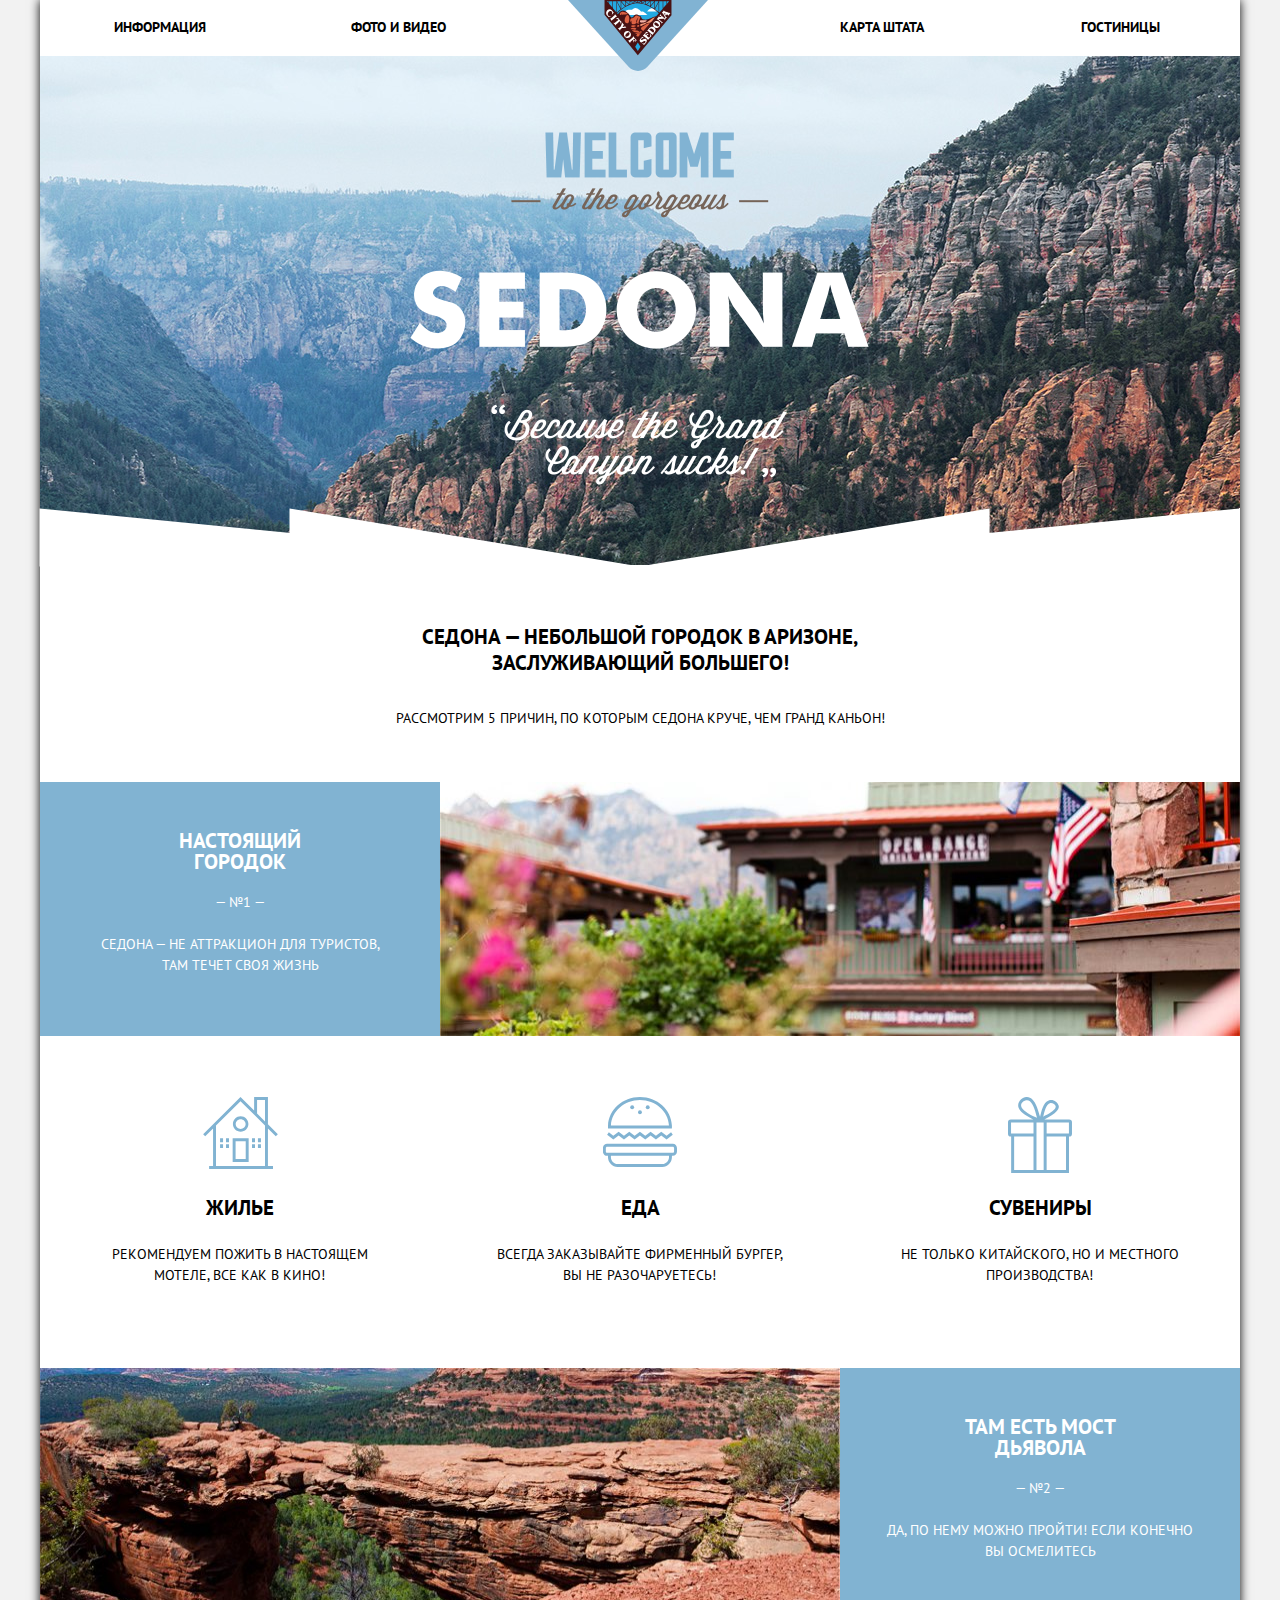
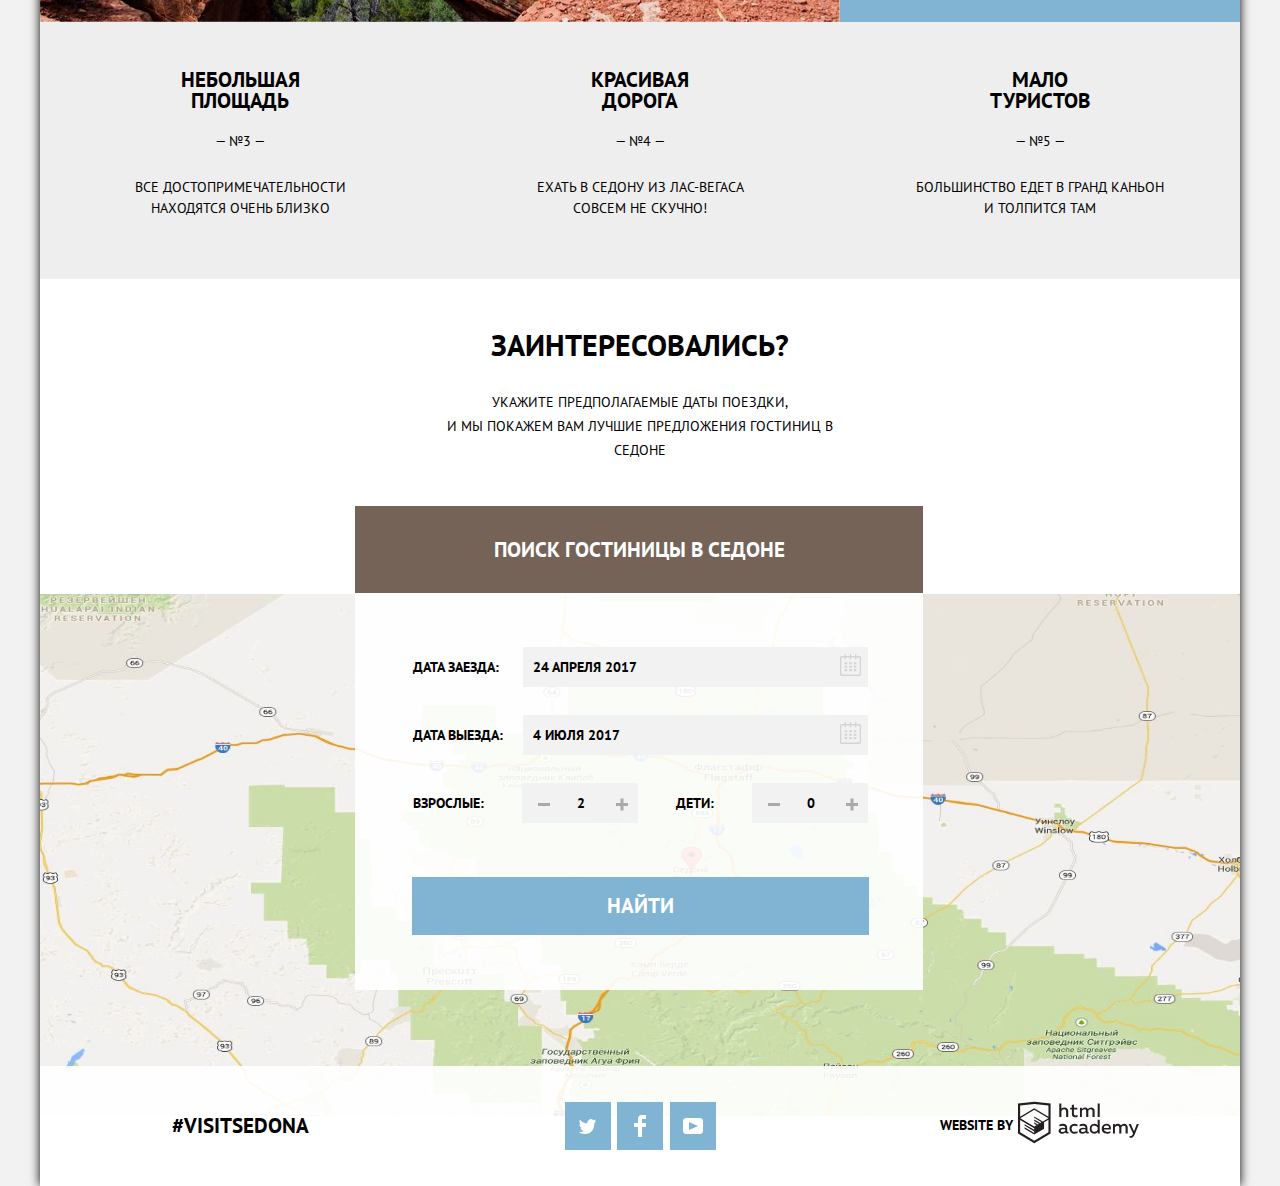
==== index.html @ 4c95b01b "final checkings 3" ====
<!DOCTYPE html>
<html lang="ru">

<head>
	<meta charset="utf-8">
	<title>HTML Academy: Седона</title>
	<link href="https://fonts.googleapis.com/css?family=PT+Sans:400,700&amp;subset=cyrillic" rel="stylesheet">
	<link href="css/style.css" rel="stylesheet">
	<link href="css/normalize.css" rel="stylesheet">
</head>

<body>
	<div class="container">
	<header class='main-header'>
		<a class="main-header-logo" href="#">
			<img src="img/logo-sedona.svg" width='140' height="71" alt='Лого города Седона'>
		</a>
		<nav class='header-navigation'>
			<ul class='main-navigation'>
				<li><a href='info.html'>Информация</a></li>
				<li><a href='media.html'>Фото и видео</a></li>
				<li><a href='map.html'>Карта штата</a></li>
				<li><a href='hotels.html'>Гостиницы</a></li>
			</ul>
		</nav>
	</header>
	<main>
		<div class="index-main-pic">
			<img src="img/welcome.png" alt="Welcome to the gorgeous Sedona. Because the Grand Canyon sucks" class="index-main-title" width="459" height="353">
		</div>
		<div class="main-slogan-wrapper">
			<h1 class='main-slogan'>Седона — небольшой городок в Аризоне, заслуживающий большего!</h1>
			<p>Рассмотрим 5 причин, по которым Седона круче, чем гранд каньон!</p>
			<section class="reasons-attractions">
				<div class="reasons-info left">
					<div class="reasons-wrapper">
						<h2 class="reasons-name">Настоящий городок</h2>
						<p class="reasons-number">— №1 —</p>
						<p class="reasons-description">Седона — не аттракцион для туристов, там течет своя жизнь</p>
					</div>
					<img src="img/ind/reason-number-1.jpg" width="800" height="254" alt="Фото в городе Седона">
				</div>
				<section class="attractions">
					<div class="attractions-info left">
						<h2 class="attractions-name">Жилье</h2>
						<p class="attractions-description">Рекомендуем пожить в настоящем мотеле, все как в кино!</p>
					</div>
					<div class="attractions-info center">
						<h2 class="attractions-name">Еда</h2>
						<p class="attractions-description">Всегда заказывайте фирменный бургер, вы не разочаруетесь!</p>
					</div>
					<div class="attractions-info right">
						<h2 class="attractions-name">Сувениры</h2>
						<p class="attractions-description">Не только китайского, но и местного производства!</p>
					</div>
				</section>
				<div class="reasons-info right">
					<div class="reasons-wrapper">
						<h2 class="reasons-name">Там есть мост дьявола</h2>
						<p class="reasons-number">— №2 —</p>
						<p class="reasons-description">Да, по нему можно пройти! Если конечно вы осмелитесь</p>
					</div>
					<img src="img/ind/reason-number-2.jpg" width="800" height="254" alt="Фото моста дьявола">
				</div>
				<div class="reasons-container">
					<div class="reasons-info reasons-wrapper">
						<h2 class="reasons-name">Небольшая площадь</h2>
						<p class="reasons-number">— №3 —</p>
						<p class="reasons-description">Все достопримечательности находятся очень близко</p>
					</div>
					<div class="reasons-info reasons-wrapper">
						<h2 class="reasons-name">Красивая дорога</h2>
						<p class="reasons-number">— №4 —</p>
						<p class="reasons-description">Ехать в Седону из Лас-Вегаса совсем не скучно!</p>
					</div>
					<div class="reasons-info reasons-wrapper">
						<h2 class="reasons-name">Мало туристов</h2>
						<p class="reasons-number">— №5 —</p>
						<p class="reasons-description">Большинство едет в гранд каньон и толпится там</p>
					</div>
				</div>
			</section>
			<section class="travel-search">
				<div class="travel-search-form">
					<div class="form-wrapper">
						<b>Заинтересовались?</b>
						<p><span>Укажите предполагаемые даты поездки,</span> и мы покажем вам лучшие предложения гостиниц в Седоне</p>
					</div>
					<div class="map-wrapper">
						<img src="img/ind/map.jpg" width="1200" height="522" alt="Город Седона на карте">
						<div class="main-form">
							<button class="button travel-search-button">Поиск гостиницы в Седоне</button>
							<form class="search-form" action="https://echo.htmlacademy.ru" method="post">
								<fieldset>
									<legend class="visually-hidden">Выбор параметров поиска гостиницы</legend>
									<p class="search-parameter search-date">
										<label for="arrival-date-field">Дата заезда:</label>
										<input id="arrival-date-field" type="text" name="arrival-date" value="" placeholder="24 апреля 2017" required>
										<button class="calendar" id="calendar-arrival"><svg fill="#FFF" xmlns="http://www.w3.org/2000/svg" width="21" height="22"
											 viewBox="0 0 21 22">
												<path d="M19.251 2.025h-2.845V.648c0-.381-.294-.689-.656-.689-.363 0-.656.308-.656.689v1.377h-3.938V.648c0-.381-.294-.689-.655-.689-.363 0-.657.308-.657.689v1.377H5.906V.648c0-.381-.294-.689-.656-.689-.363 0-.657.308-.657.689v1.377H1.75C.784 2.025 0 2.847 0 3.862v16.302C0 21.179.784 22 1.75 22h17.501c.966 0 1.749-.821 1.749-1.836V3.862c0-1.015-.783-1.837-1.749-1.837zm.437 18.139a.448.448 0 0 1-.437.459H1.75a.45.45 0 0 1-.438-.459V3.862a.45.45 0 0 1 .438-.459h2.844v1.378c0 .381.294.689.657.689.362 0 .656-.308.656-.689V3.403h3.938v1.378c0 .381.294.689.657.689.361 0 .655-.308.655-.689V3.403h3.938v1.378c0 .381.293.689.656.689.362 0 .656-.308.656-.689V3.403h2.845c.241 0 .437.206.437.459v16.302z"
												/>
												<path d="M4.594 8.225h2.625v2.066H4.594zM4.594 11.668h2.625v2.067H4.594zM4.594 15.112h2.625v2.066H4.594zM9.188 15.112h2.625v2.066H9.188zM9.188 11.668h2.625v2.067H9.188zM9.188 8.225h2.625v2.066H9.188zM13.781 15.112h2.625v2.066h-2.625zM13.781 11.668h2.625v2.067h-2.625zM13.781 8.225h2.625v2.066h-2.625z"
												/></svg></button>
									</p>
									<p class="search-parameter search-date">
										<label for="departure-date-field">Дата выезда:</label>
										<input id="departure-date-field" type="text" name="departure-date" value="" placeholder="4 июля 2017" required>
										<button class="calendar" id="calendar-departure"><svg fill="#FFF" xmlns="http://www.w3.org/2000/svg" width="21" height="22"
											 viewBox="0 0 21 22">
												<path d="M19.251 2.025h-2.845V.648c0-.381-.294-.689-.656-.689-.363 0-.656.308-.656.689v1.377h-3.938V.648c0-.381-.294-.689-.655-.689-.363 0-.657.308-.657.689v1.377H5.906V.648c0-.381-.294-.689-.656-.689-.363 0-.657.308-.657.689v1.377H1.75C.784 2.025 0 2.847 0 3.862v16.302C0 21.179.784 22 1.75 22h17.501c.966 0 1.749-.821 1.749-1.836V3.862c0-1.015-.783-1.837-1.749-1.837zm.437 18.139a.448.448 0 0 1-.437.459H1.75a.45.45 0 0 1-.438-.459V3.862a.45.45 0 0 1 .438-.459h2.844v1.378c0 .381.294.689.657.689.362 0 .656-.308.656-.689V3.403h3.938v1.378c0 .381.294.689.657.689.361 0 .655-.308.655-.689V3.403h3.938v1.378c0 .381.293.689.656.689.362 0 .656-.308.656-.689V3.403h2.845c.241 0 .437.206.437.459v16.302z"
												/>
												<path d="M4.594 8.225h2.625v2.066H4.594zM4.594 11.668h2.625v2.067H4.594zM4.594 15.112h2.625v2.066H4.594zM9.188 15.112h2.625v2.066H9.188zM9.188 11.668h2.625v2.067H9.188zM9.188 8.225h2.625v2.066H9.188zM13.781 15.112h2.625v2.066h-2.625zM13.781 11.668h2.625v2.067h-2.625zM13.781 8.225h2.625v2.066h-2.625z"
												/></svg></button>
									</p>

									<p class="search-parameter">
										<label for="adults-quantity">Взрослые:</label>
										<span class="parameter-wrap">
											<button type="button" class="reduce">Уменьшить</button>
											<input class="quantity" id="adults-quantity" type="text" name="adults" placeholder="2">
											<button type="button" class="add">Увеличить</button>
										</span>
										<label for="children-quantity">Дети:</label>
										<span class="parameter-wrap">
											<button type="button" class="reduce">Уменьшить</button>
											<input class="quantity" id="children-quantity" type="text" name="children" placeholder="0">
											<button type="button" class="add">Увеличить</button>
										</span>
									</p>

									<button class="button search-submit" type="submit">Найти</button>
								</fieldset>
							</form>
						</div>
					</div>
				</div>
			</section>
		</div>
	</main>
	<footer class="main-footer index-footer">
		<a href="#" class="sedona-hashtag">#visitsedona</a>
		<ul>
			<li><a class="social-button" href="#"><span class="visually-hidden">Твиттер</span>
					<svg xmlns="http://www.w3.org/2000/svg" xmlns:xlink="http://www.w3.org/1999/xlink" width="17" height="15" viewBox="0 0 17 15">
						<path fill="#FFF" d="M10.95.144c1.685-.496 2.984.27 3.577 1.179.673-.231 1.331-.481 2.011-.708a2.345 2.345 0 0 1-.857 1.768c.685.17 1.304-.491 1.304-.491-.169 1-1.006 1.788-1.563 2.024-.231 6.75-3.175 11.217-10.077 11.082h-.446c-.41 0-4.164-.46-4.898-1.887 2.271.196 3.893-.422 4.693-1.177-.96-.3-2.679-.477-2.979-2.95.349.106.564.228 1.19.119C1.705 8.247.374 7.53.448 5.33c.285.328 1.067.536 1.34.472C1.085 5.561-.182 2.442.894.85c1.818 1.854 3.735 3.606 7.152 3.773C8.254 2.33 9.183.793 10.95.144z"
						/></svg>
				</a></li>
			<li><a class="social-button" href="#"><span class="visually-hidden">Фейсбук</span>
					<svg xmlns="http://www.w3.org/2000/svg" width="12" height="22" viewBox="0 0 12 22">
						<path fill="#FFF" d="M12 4V0H8a4 4 0 0 0-4 4v4H0v4h4v10h4V12h4V8H8V4h4z" /></svg></a></li>
			<li><a class="social-button" href="#"><span class="visually-hidden">YouTube</span>
					<svg xmlns="http://www.w3.org/2000/svg" xmlns:xlink="http://www.w3.org/1999/xlink" width="20" height="16" viewBox="0 0 20 16">
						<path fill="#FFF" d="M17 0H3C1.35 0 0 1.35 0 3v10c0 1.65 1.35 3 3 3h14c1.65 0 3-1.35 3-3V3c0-1.65-1.35-3-3-3zM6.027 11.998V4.002L15.014 8l-8.987 3.998z"
						/></svg>
				</a></li>
		</ul>
		<p class="footer-copyright">
			<b>Website by</b>
			<a class="redirection-htmlacademy" href="https://htmlacademy.ru"><span class="visually-hidden">HTML Academy</span>
				<svg id="Layer_1" data-name="Layer 1" xmlns="http://www.w3.org/2000/svg" width="121" height="43" viewBox="0 0 108.08 36.85"><title>logo-htmlacademy-small1</title>
					<path d="M44.61,26.88a2,2,0,0,0,.55-0.1v1.33a3.25,3.25,0,0,1-1.18.21,1.67,1.67,0,0,1-1.67-1,4.84,4.84,0,0,1-3.14,1.08c-1.51,0-2.91-.83-2.91-2.55,0-2.13,2-2.79,3.71-2.79a11.08,11.08,0,0,1,2.17.25v-0.3c0-1-.76-1.77-2.19-1.77a7.42,7.42,0,0,0-3,.64v-1.7a10.21,10.21,0,0,1,3.19-.55c2.36,0,3.81,1.12,3.81,3.65v3a0.54,0.54,0,0,0,.49.59h0.17Zm-6.44-1.13A1.35,1.35,0,0,0,39.63,27h0.11a3.39,3.39,0,0,0,2.41-1V24.58a9.72,9.72,0,0,0-1.81-.21c-1,0-2.16.33-2.16,1.38h0Zm12.36-6.11a5,5,0,0,1,2.57.64V22a4.08,4.08,0,0,0-2.3-.7,2.75,2.75,0,1,0,0,5.49,5,5,0,0,0,2.43-.64v1.71a6.27,6.27,0,0,1-2.76.57A4.21,4.21,0,0,1,46,24.51q0-.21,0-0.41a4.32,4.32,0,0,1,4.18-4.46h0.38Zm12.17,7.24a2,2,0,0,0,.55-0.1v1.33a3.25,3.25,0,0,1-1.18.21,1.67,1.67,0,0,1-1.67-1,4.84,4.84,0,0,1-3.14,1.08c-1.51,0-2.91-.83-2.91-2.55,0-2.13,2-2.79,3.71-2.79a11.08,11.08,0,0,1,2.17.25v-0.3c0-1-.76-1.77-2.19-1.77a7.42,7.42,0,0,0-3,.64v-1.7a10.21,10.21,0,0,1,3.19-.55c2.36,0,3.81,1.12,3.81,3.65v3a0.54,0.54,0,0,0,.49.59h0.17Zm-6.44-1.13A1.35,1.35,0,0,0,57.73,27h0.11a3.39,3.39,0,0,0,2.41-1V24.58a9.72,9.72,0,0,0-1.81-.21c-1.06,0-2.16.33-2.16,1.38h0ZM73,16V28.2H71.35V26.88a3.88,3.88,0,0,1-3.19,1.54,4.4,4.4,0,0,1,0-8.78,3.81,3.81,0,0,1,3,1.3V16H73Zm-4.53,5.22a2.76,2.76,0,1,0,0,5.52A2.86,2.86,0,0,0,71.15,25V23A2.91,2.91,0,0,0,68.49,21.27ZM79,19.64c3.31,0,4.46,2.68,3.92,5.09H76.7c0.21,1.5,1.67,2.11,3.19,2.11a6.11,6.11,0,0,0,2.64-.59v1.6a7.14,7.14,0,0,1-3,.57C77,28.42,74.78,27,74.78,24a4.18,4.18,0,0,1,4-4.39H79Zm0.09,1.54a2.28,2.28,0,0,0-2.44,2.1v0.06H81.3A2,2,0,0,0,79.13,21.18Zm5.73,7V19.87h1.65v1a3.81,3.81,0,0,1,2.78-1.27A2.86,2.86,0,0,1,91.89,21a4.12,4.12,0,0,1,2.91-1.33A3.06,3.06,0,0,1,98,23V28.2h-1.9V23.05a1.59,1.59,0,0,0-1.42-1.75H94.42a2.8,2.8,0,0,0-2.07,1.12V28.2h-1.9V23.05A1.59,1.59,0,0,0,89,21.31H88.8a3,3,0,0,0-2.21,1.29v5.63H84.86Zm21.31-8.33h1.9l-3.91,9.46c-0.9,2.17-2.09,2.86-3.35,2.86a4.76,4.76,0,0,1-1.1-.14V30.46a2.86,2.86,0,0,0,.85.12c0.9,0,1.58-.64,2.07-1.9l0.17-.42-4-8.4h2l2.86,6.29ZM38.73,1.46V6.22a3.81,3.81,0,0,1,2.7-1.14,3.25,3.25,0,0,1,3.44,3.4v5.15H43V8.72a1.81,1.81,0,0,0-1.61-2h-0.3a2.93,2.93,0,0,0-2.32,1.39v5.52h-1.9V1.46h1.9ZM49.94,2.31v3h3V6.91h-3v3.81c0,1.1.5,1.46,1.58,1.46a4.49,4.49,0,0,0,1.69-.33v1.6A6.8,6.8,0,0,1,51,13.8a2.55,2.55,0,0,1-2.86-2.74V6.89H46.58V5.26h1.5V2.74Zm5.4,11.31V5.28H57v1A3.81,3.81,0,0,1,59.77,5a2.86,2.86,0,0,1,2.6,1.33A4.12,4.12,0,0,1,65.28,5,3.06,3.06,0,0,1,68.44,8.4v5.21h-1.9V8.46a1.59,1.59,0,0,0-1.42-1.75H64.89a2.8,2.8,0,0,0-2.07,1.12v5.78h-1.9V8.46A1.59,1.59,0,0,0,59.5,6.71H59.27A3,3,0,0,0,57.06,8v5.63H55.34ZM71.17,1.45H73V13.6H71.17V1.45ZM14.71,0H14.55L0,1.54V28.21l14.55,8.66,14.55-8.66V1.54Zm12.5,27.1L14.55,34.64,1.9,27.12V16.18l12.59,7.5V25L5.86,19.9v1.31l8.68,5.21v1.39L5.87,22.65V24l8.68,5.21,8.75-5.24V18.31L27.2,16V27.12Zm0-12.53-3.48,2-1.6,1L14.51,13v1.31L21,18.23H21l-0.14.09-1,.54-5.37-3.2V17l4.24,2.52-1,.67-3.2-1.9v1.31l2.1,1.24L14.5,22.1,2,14.65,14.51,7.11Zm0-1.32L14.49,5.76,1.91,13.25v-10L14.56,1.92,27.21,3.25v10h0Z"
					 transform="translate(0 -0.02)" fill="#231f20" /></svg>
			</a>
		</p>
	</footer>
</div>

</body>

</html>
---- css/style.css ----
body {
  margin: 0;
  padding: 0;

  font-family: "PT Sans", Arial, sans-serif;
  font-size: 14px;
  line-height: 26px;
  color: #000000;
  text-transform: uppercase;

  background-color: #f2f2f2;
  position: relative;

}

a {
  text-decoration: none;
}

.main-navigation {
  font-weight: bold;
  color: #000000;

  background-color: #ffffff;
}

.main-navigation {
  list-style: none;
}
.main-navigation a.current-page {
  cursor:pointer;
  color: #b7b7b7;
}

.main-navigation a {
  cursor:pointer;
  color: #000000;
}
.main-navigation a:hover,
.main-navigation a:focus {
  color: #81b3d2;
}
.main-navigation a:active {
  color: rgba(183, 183, 183, 0.3);
}

.container .main-slogan {
  font-size: 21px;
  font-weight: bold;
  text-align: center;
}

div.reasons-info.left,
div.reasons-info.right {
  color: #ffffff;

  background-color: #81b3d2;
}

.reasons-name,
.attractions-name {
  font-size: 21px;
  font-weight: bold;
  line-height: 21px;
  text-align: center;
}
.reasons-number {
  line-height: 21px;
  text-align: center;
}
.reasons-description,
.attractions-description {
  line-height: 21px;
  text-align: center;
}

.reasons-container {
  color: #000000;

  background-color: #eeeeee;
}

.travel-search-form b {
  font-size: 30px;
  font-weight: bold;
  text-align: center;
  line-height: 36px;
}

.travel-search-form p {
  line-height: 24px;
  text-align: center;
}

.button {
  font: inherit;
  font-size: 21px;
  font-weight: bold;

  text-align: center;
  color: #ffffff;
  vertical-align: middle;
  text-transform: uppercase;

  background-color: #766357;
  border: none;

  cursor:pointer;
}

.travel-search-button:hover,
.travel-search-button:focus {
  background-color: #604e43;
}
.travel-search-button:active {
  color: rgba(255, 255, 255, 0.3);

  background-color: #503e33;
}

.search-form fieldset {
  border: none;
}

.search-form label {
  font-weight: bold;
}

.search-form input {
  font: inherit;
  font-weight: bold;
  color: #000000;

  background-color: #f2f2f2;
  border: 2px solid #f2f2f2;
}

.search-form input:hover {
  font: inherit;
  font-weight: bold;

  background-color: #ebebeb;
  border: 2px solid #ebebeb;
}

.search-form input:focus {
  font: inherit;
  font-weight: bold;

  background-color: #ffffff;
  border: 2px solid #e5e5e5;
}

.search-form input::-webkit-input-placeholder {
  /* WebKit browsers */
  color: #000000;
  text-transform: uppercase;
}
.search-form input::-moz-placeholder {
  /* Mozilla Firefox 19+ */
  color: #000000;
  text-transform: uppercase;
}
.search-form input:-ms-input-placeholder {
  /* Internet Explorer 10+ */
  color: #000000;
  text-transform: uppercase;
}

.search-submit {
  text-align: center;
  background-color: #81b3d2;
}

.search-submit:hover,
.search-submit:focus {
  background-color: #669ec0;
}
.search-submit:active {
  color: rgba(255, 255, 255, 0.3);

  background-color: #5496bd;
}

.main-footer {
  color: #000000;

  background-color: #ffffff;
}

.main-footer a {
  cursor:pointer;
  color: #000000;
}
.main-footer ul {
  margin: 0;
  padding: 0;
}
.main-footer li {
  list-style: none;
}

/*Hotels page*/
.search-filters {
  color: #ffffff;
  line-height: 21px;

  background-color: #81b3d2;
  background-image: url("../img/hotels/filters-background.jpg");
  background-size: cover;
  background-position-y: center;
  background-repeat: no-repeat;
 
}

.search-filters fieldset {
  border: none;
}

.search-filters legend {
  font-size: 16px;
  font-weight: bold;
}
.search-filters ul {
  font-size: 14px;

  list-style: none;
}

.filter-button {
  display: block;
  width:135px;
  margin-left: 100px;
  padding: 6px 35px;

  font-size: 14px;
  line-height: 21px;
  font-weight: normal;
  text-align: center;

  border: 2px solid #ffffff;
  border-radius: 2px;

  background-color: transparent;

  cursor:pointer;
}
.filter-button:hover,
.filter-button:focus {
  color: #000000;

  background-color: #ffffff;
}

.search-results-number {
  font-size: 21px;
  font-weight: bold;
}

.search-results p {
  font-size: 10.5px;
  line-height: 17.5px;
}

.search-results ul {
  margin: 0;
  padding: 0;
  list-style: none;
}
.sorting-parameters a {
  cursor:pointer;
  font-size: 10.5px;
  line-height: 17.5px;
  color: rgba(0, 0, 0, 0.3);

  border-bottom-color: #81b3d2;
  border-bottom-style: dotted;
}

.sorting-parameters a:hover,
.sorting-parameters a:focus {
  color: #81b3d2;

  border-bottom-color: #81b3d2;
  border-bottom-style: dotted;
}

.sorting-parameters a:active {
  color: #000000;

  border-bottom-style: none;
}
.hotel-name {
  color: #000000;
  font-size: 21px;
  line-height: 26px;
  font-weight: bold;
}
.hotel-name:hover,
.hotel-name:focus {
  color: #81b3d2;
}

.hotel-name:active {
  color: rgba(0, 0, 0, 0.3);
}
.found-hotel-information b {
  display: inline-block;
  width: 230px;
  line-height: 21px;
  font-weight: normal;

  margin-bottom: 13px;
}

.details-button {
  display: inline-block;
  font-size: 14px;
  font-weight: bold;
  line-height: 21px;
  color: #ffffff;
  vertical-align: middle;

  background-color: #81b3d2;
  padding: 3px 17px;
  cursor:pointer;
}

.details-button:hover,
.details-button:focus {
  background-color: #669ec0;
}
.details-button:active {
  color: rgba(255, 255, 255, 0.3);

  background-color: #5496bd;
}
.reserve-button {
  display: inline-block;
  font-size: 14px;
  font-weight: bold;
  line-height: 21px;
  padding: 3px 17px;
  cursor:pointer;
  
}
.reserve-button:hover,
.reserve-button:focus {
  background-color: #604e43;
}
.reserve-button:active {
  color: rgba(255, 255, 255, 0.3);

  background-color: #503e33;
}
.found-hotel-ratings p {
  font-size: 14px;
  line-height: 21px;
  text-align: center;
  color: #666666;
}
/* Сеточные стили */
.main-header {
  position: relative;
  width: 1200px;
  width: 1200px;
  margin: 0 auto;

}

.main-navigation {
  width: 100%;
  margin: 0;
  padding: 0;

  display: -webkit-box;

  display: -ms-flexbox;

  display: flex;
  -webkit-box-pack: justify;
      -ms-flex-pack: justify;
          justify-content: space-between;
  -ms-flex-wrap: wrap;
      flex-wrap: wrap;


}
.main-navigation li:nth-child(3) {
  margin-left: auto;
}

.main-navigation a {
  cursor:pointer;
  display: block;
  width: 239px;

  padding-top: 14px;
  padding-bottom: 16px;
  text-align: center;
}

.main-header-logo {
  position: absolute;
  z-index: 2;
  left: 44%;
}

.container {
  width: 1200px;
  margin: 0 auto;
  padding: 0;

  background-color: #ffffff;
  -webkit-box-shadow: 0px 0px 10px 0px #000000;
          box-shadow: 0px 0px 10px 0px #000000;
}


.index-main-pic {
  margin: 0;
  padding: 0;

  width: 1200px;
  height: 509px;
  background-image: url("../img/ind/index-main-group.jpg");
  background-repeat: no-repeat;
  background-position-y: -82px;

  position: relative;
}
.index-main-pic::after {
  content: "";
  width: 100%;
  height: 59px;

  margin: 0;
  padding: 0;
  background-image: url("../img/ind/polygon.png");
  background-repeat: no-repeat;

  position: absolute;
  bottom: -2px;
  left: -1px;

  border-right: 1px solid white;
}
.index-main-title {
  margin: 0;
  padding: 0;

  position: absolute;
  top: 76px;
  left: 370px;
}

.main-slogan-wrapper {
  display: -webkit-box;
  display: -ms-flexbox;
  display: flex;
  -webkit-box-orient: vertical;
  -webkit-box-direction: normal;
      -ms-flex-direction: column;
          flex-direction: column;
  -webkit-box-align: center;
      -ms-flex-align: center;
          align-items: center;

  position: relative;
  top: -10px;
}
.main-slogan,
.main-slogan-wrapper > p {
  margin: 0;
  padding: 0;
}

.main-slogan {
  width: 440px;
  margin-top: 69px;
  margin-bottom: 29px;
}
.main-slogan-wrapper > p {
  padding-bottom: 51px;
}

.reasons-attractions {
  margin: 0;
  padding: 0;
}

.reasons-wrapper {
  width: 400px;
  display: -webkit-box;
  display: -ms-flexbox;
  display: flex;
  -webkit-box-orient: vertical;
  -webkit-box-direction: normal;
      -ms-flex-direction: column;
          flex-direction: column;
  -webkit-box-pack: justify;
      -ms-flex-pack: justify;
          justify-content: space-between;

  margin-top: 47px;
  margin-bottom: 60px;
}
.reasons-name,
.reasons-number,
.reasons-description {
  margin: 0;
  padding: 0;
}
.reasons-name {
  display: inline-block;
  margin: auto;
  width: 151px;
}

.reasons-number {
  display: inline-block;
  margin-top: 20px;
  margin-bottom: 20px;
}

.reasons-description {
  display: inline-block;
  width: 306px;
  margin: auto;
}
div.reasons-info.left {
  display: -webkit-box;
  display: -ms-flexbox;
  display: flex;
}
div.reasons-info.left img {
  margin-left: auto;
}
.attractions {
  display: -webkit-box;
  display: -ms-flexbox;
  display: flex;
  -ms-flex-pack: distribute;
      justify-content: space-around;

  padding-top: 61px;
  padding-bottom: 68px;

  background-color: #ffffff;
}
.attractions-name {
  padding: 0;
  margin: 0;
  margin-bottom: 12px;
}
.attractions-info {
  padding-top: 100px;
}
.attractions-description {
  display: inline-block;
  width: 287px;
  padding-left: 54px;
}
.attractions-info.left {
  width: 33%;

  background-position: top center;
  background-image: url("../img/icon-1.svg");
  background-repeat: no-repeat;
}
.attractions-info.center {
  width: 33%;

  background-position: top center;
  background-image: url("../img/icon-3.svg");
  background-repeat: no-repeat;
}
.attractions-info.right {
  width: 33%;

  background-position: top center;
  background-image: url("../img/icon-2.svg");
  background-repeat: no-repeat;
}

div.reasons-info.right {
  display: -webkit-box;
  display: -ms-flexbox;
  display: flex;
  -webkit-box-orient: horizontal;
  -webkit-box-direction: reverse;
      -ms-flex-direction: row-reverse;
          flex-direction: row-reverse;
}
div.reasons-info.left img {
  margin-right: auto;
}
.reasons-container {
  display: -webkit-box;
  display: -ms-flexbox;
  display: flex;
  -ms-flex-pack: distribute;
      justify-content: space-around;
}
.reasons-container .reasons-description {
  display: inline-block;

  width: 260px;
  padding-top: 5px;
}
.reasons-info:last-child .reasons-description {
  width: 259px;
}
.form-wrapper {
  background-color: #ffffff;

  padding-top: 48px;
  padding-bottom: 132px;
  margin: 0;

  display: -webkit-box;

  display: -ms-flexbox;

  display: flex;
  -webkit-box-orient: vertical;
  -webkit-box-direction: normal;
      -ms-flex-direction: column;
          flex-direction: column;
  -ms-flex-wrap: wrap;
      flex-wrap: wrap;
  -webkit-box-align: center;
      -ms-flex-align: center;
          align-items: center;

  position: relative;
  z-index: 1;
}
.form-wrapper p {
  width: 438px;
  margin: 0;
  padding: 0;
  padding-top: 27px;
}
.form-wrapper p > span {
  padding: 0 69px;
}
.map-wrapper {
  height: 462px;
  position: relative;
  margin: 0;
  padding: 0;
}
.map-wrapper img {
  position: relative;
}
.main-form {
  width: 568px;
  margin: 0 315px;

  background-color: rgba(255, 255, 255, 0.9);
  position: absolute;
  z-index: 1;
  top: -88px;
}
.travel-search-button {
  display: inline-block;
  width: 100%;
  padding-top: 31px;
  padding-bottom: 30px;
  margin-bottom: 35px;

  vertical-align: middle;
  cursor:pointer;
}
.search-parameter {
  display: -webkit-box;
  display: -ms-flexbox;
  display: flex;
  
  -webkit-box-pack: justify;
  
      -ms-flex-pack: justify;
  
          justify-content: space-between;
  -webkit-box-align: center;
      -ms-flex-align: center;
          align-items: center;

  margin-left: 45px;
  margin-right: 43px;
  margin-bottom: 28px;

  position: relative;
}
.search-parameter input {
  -webkit-box-sizing: border-box;
          box-sizing: border-box;
  padding: 6px;
  padding-left: 8px;
}
.search-date input {
  width: 345px;

  padding-right: 28px;
}
.calendar {
  position: absolute;
  right: 6px;

  margin: 0;
  padding: 0;
  background: none;
  border: 1px solid transparent;
}
.calendar path{
  fill: #d4d4d4;
}

.calendar:hover path,
.calendar:focus path{
 fill: #000000;
}

.calendar:active path{
 fill: #81b3d2;
}

.parameter-wrap {
  display: -webkit-box;
  display: -ms-flexbox;
  display: flex;
  margin: 0;
  -webkit-box-sizing: border-box;
          box-sizing: border-box;
}
.parameter-wrap .quantity{
  -webkit-box-sizing: border-box;
          box-sizing: border-box;
  width: 40px;
  text-align: center;
}
.reduce,
.add{
  width:38px;
  position: relative;
  cursor: pointer;
  font-size: 0;

  background-color: #f2f2f2;
  border: 0;
  padding-left: 0;
}

.reduce::before {
  position: absolute;
  content: "";

  width: 12px;
  height: 3px;

  background-color: #a9a9a9;  
}

.add::before,
.add::after {
  position: absolute;
  content: "";

  width: 12px;
  height: 3px;

  background-color: #a9a9a9;  
}
.add::before {
  -webkit-transform: rotate(90deg);
      -ms-transform: rotate(90deg);
          transform: rotate(90deg);
}
.reduce:hover::before,
.reduce:focus::before,
.add:hover::before,
.add:focus::before,
.add:hover::after,
.add:focus::after{
  background-color: #000000;  
}
.reduce:active::before,
.add:active::before,
.add:active::after{
  background-color: #81b3d2;  
}

.search-submit {
  display: inline-block;
  vertical-align: middle;
  width: 457px;
  margin-top: 26px;
  margin-left: 44px;
  margin-bottom: 46px;
  padding-top: 16px;
  padding-bottom: 16px;
}
.main-footer {
  width: 1200px;
  height: 120px;
  margin: 0 auto;
  padding: 0;

  display: -webkit-box;

  display: -ms-flexbox;

  display: flex;
  -webkit-box-pack: justify;
      -ms-flex-pack: justify;
          justify-content: space-between;
  -webkit-box-align: center;
      -ms-flex-align: center;
          align-items: center;
 
  
}
.index-footer{
  
  background-color: rgba(255, 255, 255, 0.9);

  position: relative;

  left: 0;
  right: 0;
  /* bottom: -43px; */
}
.sedona-hashtag {
  font-weight: bold;
  font-size: 21px;

  margin-left: 132px;
  margin-right: 36px;
}
.footer-copyright {
  display: -webkit-box;
  display: -ms-flexbox;
  display: flex;

  margin-right: 101px;
}
.footer-copyright b {
  display: inline-block;

  margin: 11px 5px;
}

.social-button {
  display: -webkit-box;
  display: -ms-flexbox;
  display: flex;
  -webkit-box-align: center;
      -ms-flex-align: center;
          align-items: center;
  -webkit-box-pack: center;
      -ms-flex-pack: center;
          justify-content: center;

  width: 46px;
  height: 48px;

  background-color: #81b3d2;
  cursor:pointer;
}
.social-button:hover,
.social-button:focus {
  background-color: #669ec0;
}
.social-button:active {
  background-color: #5496bd;
}
.social-button:active path {
  fill: rgba(255, 255, 255, 0.3);
}
.redirection-htmlacademy:hover path,
.redirection-htmlacademy:focus path {
  fill: #81b3d2;
}
.redirection-htmlacademy:active path {
  fill: #bdbbbc;
}

.main-footer ul {
  display: -webkit-box;
  display: -ms-flexbox;
  display: flex;
  -webkit-box-pack: justify;
      -ms-flex-pack: justify;
          justify-content: space-between;
  width: 151px;
}
.filter ul{
  margin:0;
  padding: 0;
}

.filter {
  display: -webkit-box;
  display: -ms-flexbox;
  display: flex;
  padding-top: 28px;
  padding-left: 60px;
  padding-right: 73px;
}

.filter div:first-child {
  width: 241px;
}
.filter div:nth-child(2) {
  margin-left: 14px;
}

.filter legend{
  margin-bottom: 20px;
}

.filter-parameter{
 
  margin-bottom: 25px;
  padding-left: 40px;
}
.filter-parameter label {
  position: relative;

  cursor: pointer;
  -webkit-user-select: none;
     -moz-user-select: none;
      -ms-user-select: none;
          user-select: none;
}
.filter-input + label::before {
  content: "";
  position: absolute;

  width: 23px;
  height: 23px;

  border: none;
  background-image: url("../img/checkbox-off.svg");
  background-repeat: no-repeat;
  top: -2px;
  left: -40px;
}
.filter-input:checked + label::before {
  content: "";
  position: absolute;

  width: 27px;
  height: 23px;

  border: none;
  background-image: url("../img/checkbox-on.svg");
  background-repeat: no-repeat;
  top: -2px;
  left: -40px;
}

.filter legend.filter-range-title {
  margin-bottom: 5px;
  margin-left: 15px;
}
.filter div.price-controls {
  position: relative;
  height: 36px;
  width:317px;
  -webkit-box-sizing: border-box;
          box-sizing: border-box;
  margin-bottom: 20px;
  font-size: 0;

  border: 2px solid #ffffff;
  border-radius: 2px;
}
.price-controls::after {
  content: "";
  position: absolute;
  top: 50%;
  left: 50%;

  width: 2px;
  height: 22px;

  background: #ffffff;
  -webkit-transform: translate(-50%, -50%);
      -ms-transform: translate(-50%, -50%);
          transform: translate(-50%, -50%);
}

.price-controls label {
  display: inline-block;

  font-size: 14px;
  line-height: 38px;
  vertical-align: top;

  cursor: pointer;
}
.price-controls .min-price,
.price-controls .max-price {

  padding-left: 65px;
}

.price-controls input {
  width: 50px;
  margin: 0;

  color: inherit;
  font: inherit;

  background: none;
  border: none;
}
.range-controls {
  position: relative;

  margin-bottom: 32px;
}

.range-controls .scale {
  height: 2px;

  background: rgba(255, 255, 255, 0.3);
}
.scale{
  margin-left: 15px;
  padding-right: 75px;
}
.filter .range-wrapper{
  margin-left: 309px;
}

.filter div.bar {
  width: 110%;
  height: 2px;

  background: #ffffff;
}
.filter div.range-toggle {
  position: absolute;
  top: -9px;

  width: 4px;
  height: 4px;

  background: #ababab;
  border: 8px solid #ffffff;
  border-radius: 50%;
  -webkit-box-shadow: 0 2px 1px 0 rgba(0, 1, 1, 0.2);
          box-shadow: 0 2px 1px 0 rgba(0, 1, 1, 0.2);
  cursor: pointer;
}
.range-toggle:hover {
  background: #1c4f80;
}
 .range-toggle-min {
  left: 0;
}
.range-toggle-max {
  left: 80%;
} 

.search-container {
  width: 1056px;
  margin: 0 auto;
  padding: 0;

  display: -webkit-box;

  display: -ms-flexbox;

  display: flex;
  -webkit-box-align: baseline;
      -ms-flex-align: baseline;
          align-items: baseline;
  -webkit-box-pack: justify;
      -ms-flex-pack: justify;
          justify-content: space-between;
}
.search-container h2,
.search-container p,
.search-container ul {
  margin: 0;
  padding: 0;
}
.search-items {
  width: 528px;
  padding-top:26px;
  padding-bottom:28px;

  display: -webkit-box;

  display: -ms-flexbox;

  display: flex;
  -webkit-box-align: baseline;
      -ms-flex-align: baseline;
          align-items: baseline;
  -webkit-box-pack: justify;
      -ms-flex-pack: justify;
          justify-content: space-between; 
  
}

.search-items ul{
  margin: 0;
  padding: 0;
}
ul.sorting-parameters{
  display: -webkit-box;
  display: -ms-flexbox;
  display: flex;
  -ms-flex-wrap: wrap;
      flex-wrap: wrap;
  -webkit-box-pack: justify;
      -ms-flex-pack: justify;
          justify-content: space-between; 

  width: 231px;
  margin-right: 15px;
}


.found-hotel {
  margin: 0;
  padding: 0;
  -webkit-box-sizing: border-box;
          box-sizing: border-box;
  border-bottom: 2px solid #e5e5e5;
}

.found-hotel:first-child {
  border-top: 2px solid #e5e5e5;
}
.inner-item-hotel {
  width: 1056px;
  margin: 0 auto;
  padding-top: 20px;
  padding-bottom: 14px;  

  display: -webkit-box;  

  display: -ms-flexbox;  

  display: flex;
  -webkit-box-align: center;
      -ms-flex-align: center;
          align-items: center;
  -webkit-box-pack: justify;
      -ms-flex-pack: justify;
          justify-content: space-between;
  -webkit-box-sizing: border-box;
          box-sizing: border-box;

  position: relative
}
.hotel-wrapper {
  width: 528px;
  min-height: 90px;

  display: -webkit-box;

  display: -ms-flexbox;

  display: flex;
}
.found-hotel-information {
  width: 258px;
  margin-left: 30px;
}
.found-hotel-information h3{
  padding: 0;
  margin-top: 4px;
  margin-bottom: 3px;
}
.found-hotel-information span{
  display: inline-block;
  width: 50%; 
}
.found-hotel-ratings{
  margin-top: 10px;
  margin-bottom: -10px;
 
}
.found-hotel-ratings p{
  display: inline-block;
  padding: 5px 16px;
  background-color: #f2f2f2;
  margin: 0;
  margin-top: 40px;
}
.found-hotel-ratings b{
  display: inline-block;
  font-size: 0;
}

b.four-stars::before{
  content: "";

  background-image: url("../img/star.svg");
  background-size: 21px;
  width: 84px;
  height: 19px;
  
  font-size: 0;
  position: absolute;

  top: 28px;
  right: 0;
}
b.three-stars::before{
  content: "";

  background-image: url("../img/star.svg");
  background-size: 21px;
  width: 63px;
  height: 19px;
  
  font-size: 0;
  position: absolute;

  top: 28px;
  right: 0;
}
b.two-stars::before{
  content: "";

  background-image: url("../img/star.svg");
  background-size: 21px;
  width: 42px;
  height: 19px;
  
  font-size: 0;
  position: absolute;

  top: 28px;
  right: 0;
}
.sorting-order{
  display: -webkit-box;
  display: -ms-flexbox;
  display: flex;
  -ms-flex-pack: distribute;
      justify-content: space-around;
  position: relative;
    
  height: 10px;
  width: 40px;
}
.sorting-order a{
  font-size: 0;
}
.sorting-order a.order-descending{
  cursor:pointer;
  position: absolute;
  bottom: 0;
  left:0;
  
  border: 8px solid transparent;
  border-bottom-color: #cacaca;
}
.sorting-order a.order-ascending{
  cursor:pointer;
  position: absolute;
  top: 0;
  right:0;
  
  border: 8px solid transparent;
  border-top-color: #cacaca;
}
.sorting-order a.order-descending:hover,
.sorting-order a.order-descending:focus{
  border: 8px solid transparent;
  border-bottom-color: #231f20;  
}
.sorting-order a.order-ascending:hover,
.sorting-order a.order-ascending:focus{
  border: 8px solid transparent;
  border-top-color: #231f20;  
}

.sorting-order a.order-descending:active{
  border: 8px solid transparent;
  border-bottom-color: #81b3d2;  
}

.sorting-order a.order-ascending:active{
  border: 8px solid transparent;
  border-top-color: #81b3d2;  
}

img {
  max-width: 100%;
}

.visually-hidden:not(:focus):not(:active),
input[type="checkbox"].visually-hidden,
input[type="radio"].visually-hidden {
  position: absolute;

  width: 1px;
  height: 1px;
  margin: -1px;
  border: 0;
  padding: 0;

  white-space: nowrap;

  -webkit-clip-path: inset(100%);

          clip-path: inset(100%);
  clip: rect(0 0 0 0);
  overflow: hidden;
}
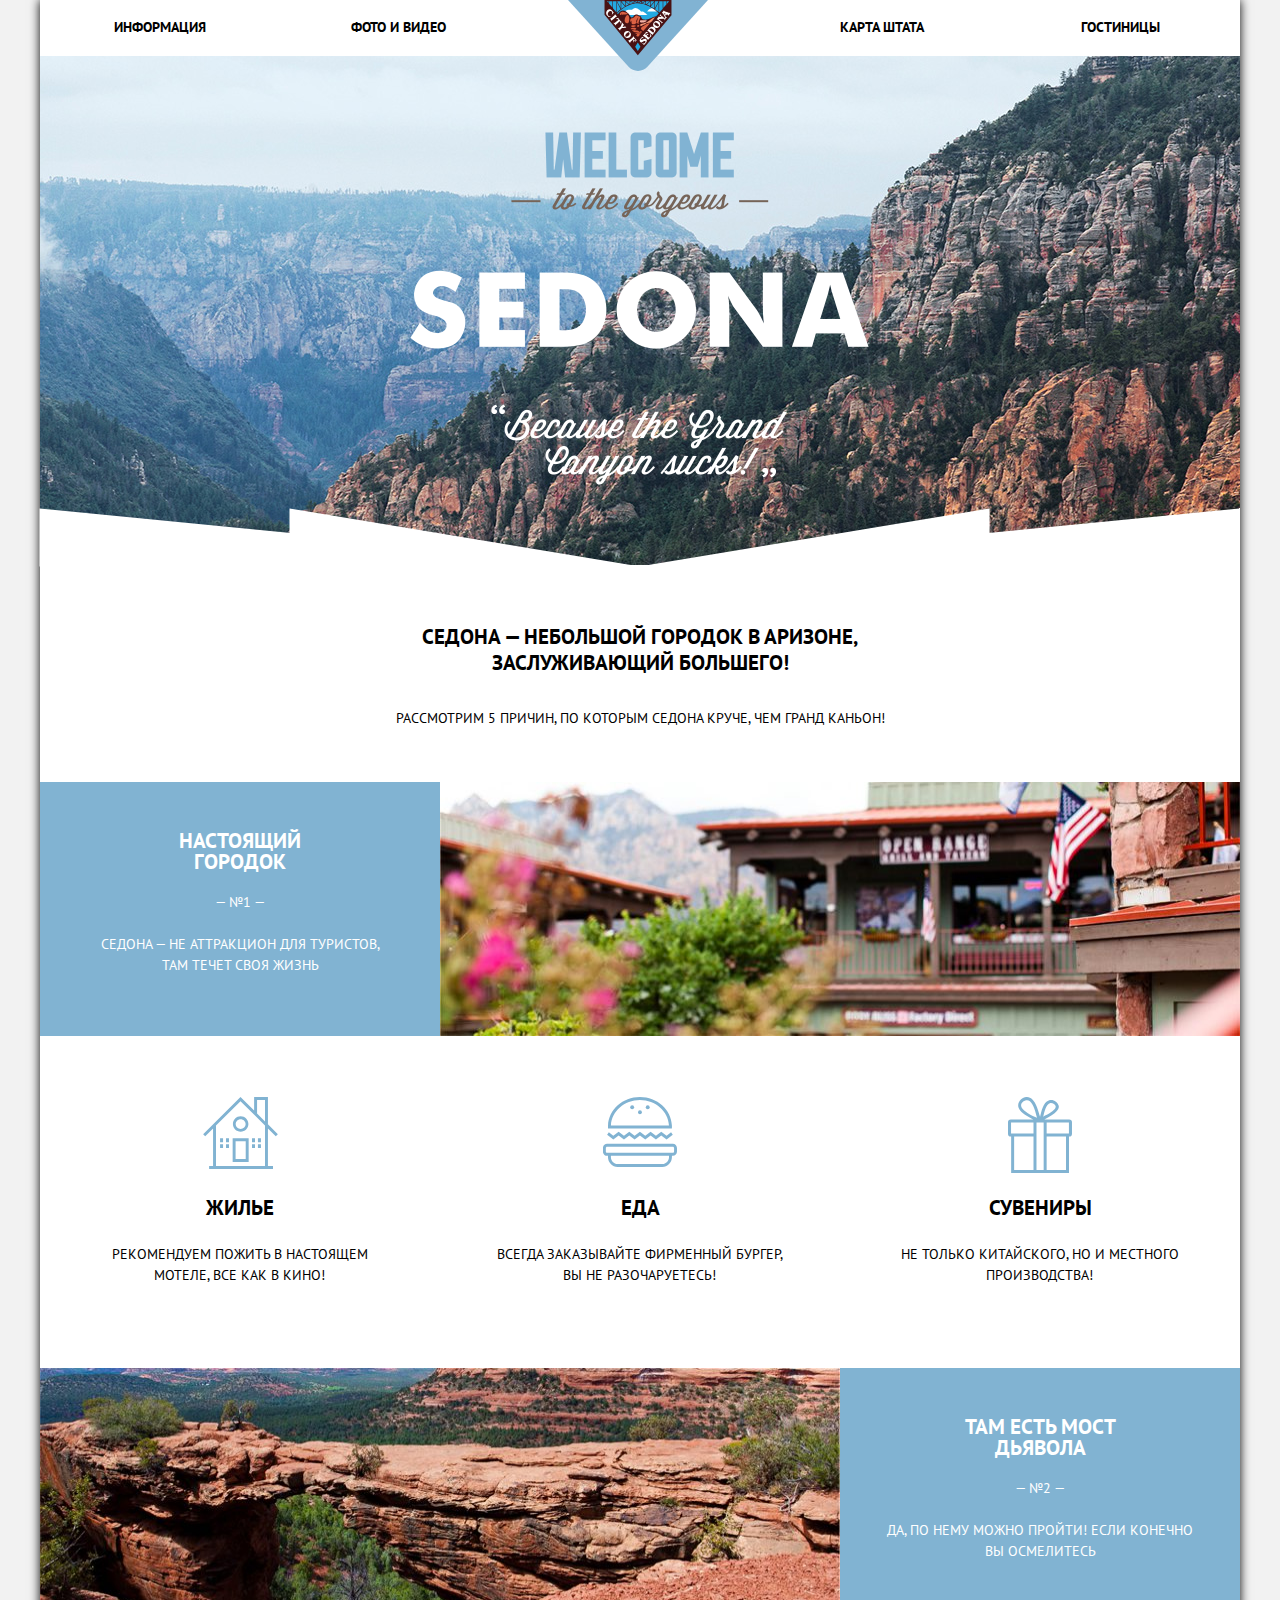
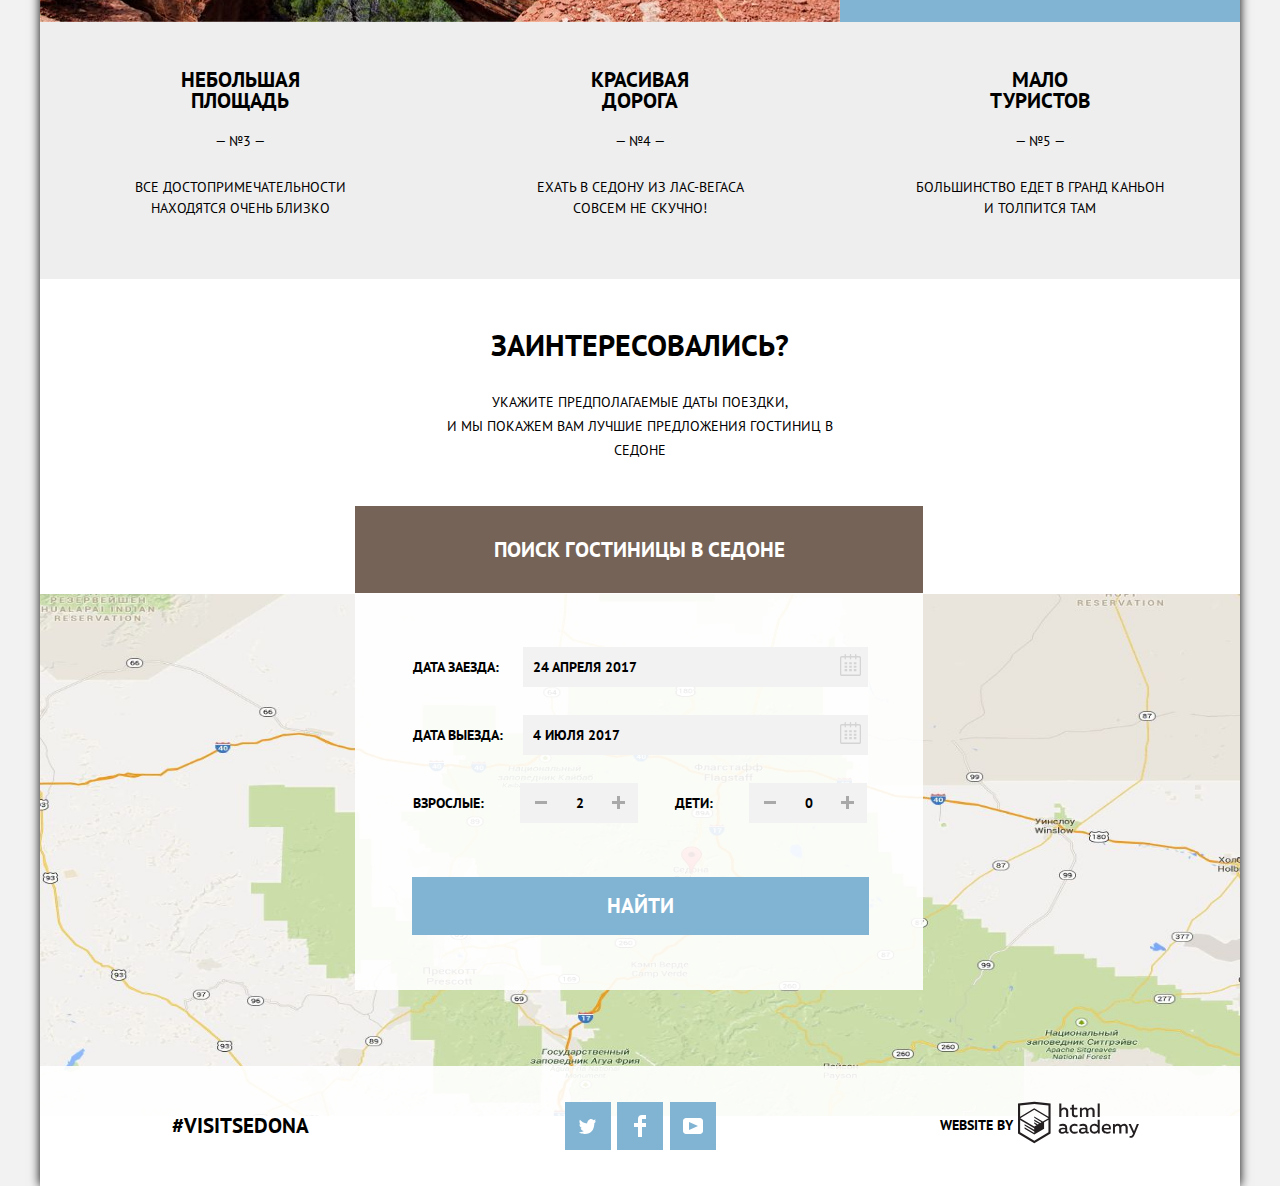
==== commit 63cd77f4: "final_commit_1" ====
--- a/index.html
+++ b/index.html
@@ -5,8 +5,8 @@
 	<meta charset="utf-8">
 	<title>HTML Academy: Седона</title>
 	<link href="https://fonts.googleapis.com/css?family=PT+Sans:400,700&amp;subset=cyrillic" rel="stylesheet">
-	<link href="css/style.css" rel="stylesheet">
 	<link href="css/normalize.css" rel="stylesheet">
+	<link href="css/style.min.css" rel="stylesheet">
 </head>
 
 <body>
--- a/css/style.min.css
+++ b/css/style.min.css
@@ -0,0 +1 @@
+.button,.search-form fieldset{border:none}.button,body{text-transform:uppercase}.main-footer ul,body{margin:0;padding:0}.main-header,body{position:relative}.index-main-pic,.index-main-pic::after,.search-filters{background-repeat:no-repeat}.main-slogan-wrapper,.reasons-wrapper{-webkit-box-orient:vertical;-webkit-box-direction:normal}.button,.details-button,.price-controls label,.search-submit,.travel-search-button{vertical-align:middle}body{font-family:"PT Sans",Arial,sans-serif;font-size:14px;line-height:26px;color:#000;background-color:#f2f2f2}.attractions-name,.container .main-slogan,.reasons-name{font-size:21px;font-weight:700}.attractions-description,.attractions-name,.reasons-description,.reasons-name,.reasons-number{line-height:21px;text-align:center}a{text-decoration:none}.main-navigation{font-weight:700;color:#000;background-color:#fff;list-style:none}.main-navigation a.current-page{cursor:pointer;color:#b7b7b7}.main-navigation a{color:#000}.main-navigation a:focus,.main-navigation a:hover{color:#81b3d2}.main-navigation a:active{color:rgba(183,183,183,.3)}.container .main-slogan{text-align:center}div.reasons-info.left,div.reasons-info.right{color:#fff;background-color:#81b3d2}.reasons-container{color:#000;background-color:#eee}.travel-search-form b{font-size:30px;font-weight:700;text-align:center;line-height:36px}.travel-search-form p{line-height:24px;text-align:center}.button{font:inherit;font-size:21px;font-weight:700;text-align:center;color:#fff;background-color:#766357;cursor:pointer}.travel-search-button:focus,.travel-search-button:hover{background-color:#604e43}.travel-search-button:active{color:rgba(255,255,255,.3);background-color:#503e33}.search-form label{font-weight:700}.search-form input{font:inherit;font-weight:700;color:#000;background-color:#f2f2f2;border:2px solid #f2f2f2}.search-form input:hover{font:inherit;font-weight:700;background-color:#ebebeb;border:2px solid #ebebeb}.search-form input:focus{font:inherit;font-weight:700;background-color:#fff;border:2px solid #e5e5e5}.search-form input::-webkit-input-placeholder{color:#000;text-transform:uppercase}.search-form input::-moz-placeholder{color:#000;text-transform:uppercase}.search-form input:-ms-input-placeholder{color:#000;text-transform:uppercase}.search-submit{text-align:center;background-color:#81b3d2}.search-submit:focus,.search-submit:hover{background-color:#669ec0}.search-submit:active{color:rgba(255,255,255,.3);background-color:#5496bd}.main-footer{color:#000;background-color:#fff}.main-footer a{cursor:pointer;color:#000}.main-footer li{list-style:none}.search-filters{color:#fff;line-height:21px;background-color:#81b3d2;background-image:url(../img/hotels/filters-background.jpg);background-size:cover;background-position-y:center}.search-filters fieldset{border:none}.search-filters legend{font-size:16px;font-weight:700}.search-filters ul{font-size:14px;list-style:none}.filter-button{display:block;width:135px;margin-left:100px;padding:6px 35px;font-size:14px;line-height:21px;font-weight:400;text-align:center;border:2px solid #fff;border-radius:2px;background-color:transparent;cursor:pointer}.filter-button:focus,.filter-button:hover{color:#000;background-color:#fff}.search-results-number{font-size:21px;font-weight:700}.search-results p,.sorting-parameters a{font-size:10.5px;line-height:17.5px}.search-results ul{margin:0;padding:0;list-style:none}.details-button,.reserve-button{display:inline-block;padding:3px 17px;cursor:pointer}.sorting-parameters a{cursor:pointer;color:rgba(0,0,0,.3);border-bottom-color:#81b3d2;border-bottom-style:dotted}.sorting-parameters a:focus,.sorting-parameters a:hover{color:#81b3d2;border-bottom-color:#81b3d2;border-bottom-style:dotted}.sorting-parameters a:active{color:#000;border-bottom-style:none}.hotel-name{color:#000;font-size:21px;line-height:26px;font-weight:700}.details-button,.found-hotel-ratings p,.reserve-button{font-size:14px;line-height:21px}.hotel-name:focus,.hotel-name:hover{color:#81b3d2}.hotel-name:active{color:rgba(0,0,0,.3)}.found-hotel-information b{display:inline-block;width:230px;line-height:21px;font-weight:400;margin-bottom:13px}.details-button{font-weight:700;color:#fff;background-color:#81b3d2}.details-button:focus,.details-button:hover{background-color:#669ec0}.details-button:active{color:rgba(255,255,255,.3);background-color:#5496bd}.reserve-button{font-weight:700}.main-navigation,.main-slogan-wrapper{display:-webkit-box;display:-ms-flexbox}.reserve-button:focus,.reserve-button:hover{background-color:#604e43}.reserve-button:active{color:rgba(255,255,255,.3);background-color:#503e33}.attractions,.container,.form-wrapper{background-color:#fff}.found-hotel-ratings p{text-align:center;color:#666}.main-header{width:1200px;margin:0 auto}.main-navigation{width:100%;margin:0;padding:0;display:flex;-webkit-box-pack:justify;-ms-flex-pack:justify;justify-content:space-between;-ms-flex-wrap:wrap;flex-wrap:wrap}.main-navigation li:nth-child(3){margin-left:auto}.main-navigation a{cursor:pointer;display:block;width:239px;padding-top:14px;padding-bottom:16px;text-align:center}.main-header-logo{position:absolute;z-index:2;left:44%}.container{width:1200px;margin:0 auto;padding:0;-webkit-box-shadow:0 0 10px 0 #000;box-shadow:0 0 10px 0 #000}.index-main-pic,.index-main-title,.main-slogan,.main-slogan-wrapper>p{margin:0;padding:0}.index-main-pic{width:1200px;height:509px;background-image:url(../img/ind/index-main-group.jpg);background-position-y:-82px;position:relative}.index-main-pic::after{content:"";width:100%;height:59px;margin:0;padding:0;background-image:url(../img/ind/polygon.png);position:absolute;bottom:-2px;left:-1px;border-right:1px solid #fff}.index-main-title{position:absolute;top:76px;left:370px}.form-wrapper,.map-wrapper,.map-wrapper img{position:relative}.main-slogan-wrapper{display:flex;-ms-flex-direction:column;flex-direction:column;-webkit-box-align:center;-ms-flex-align:center;align-items:center;position:relative;top:-10px}.reasons-wrapper,div.reasons-info.left{display:-webkit-box;display:-ms-flexbox}.main-slogan{width:440px;margin-top:69px;margin-bottom:29px}.main-slogan-wrapper>p{padding-bottom:51px}.reasons-attractions{margin:0;padding:0}.reasons-wrapper{width:400px;display:flex;-ms-flex-direction:column;flex-direction:column;-webkit-box-pack:justify;-ms-flex-pack:justify;justify-content:space-between;margin-top:47px;margin-bottom:60px}.reasons-description,.reasons-name,.reasons-number{margin:0;padding:0}.reasons-name{display:inline-block;margin:auto;width:151px}.reasons-number{display:inline-block;margin-top:20px;margin-bottom:20px}.reasons-description{display:inline-block;width:306px;margin:auto}div.reasons-info.left{display:flex}.attractions,div.reasons-info.right{display:-webkit-box;display:-ms-flexbox}div.reasons-info.left img{margin-left:auto}.attractions{display:flex;-ms-flex-pack:distribute;justify-content:space-around;padding-top:61px;padding-bottom:68px}.attractions-name{padding:0;margin:0 0 12px}.attractions-info{padding-top:100px}.attractions-description{display:inline-block;width:287px;padding-left:54px}.attractions-info.center,.attractions-info.left,.attractions-info.right{width:33%;background-position:top center;background-repeat:no-repeat}.attractions-info.left{background-image:url(../img/icon-1.svg)}.attractions-info.center{background-image:url(../img/icon-3.svg)}.attractions-info.right{background-image:url(../img/icon-2.svg)}div.reasons-info.right{display:flex;-webkit-box-orient:horizontal;-webkit-box-direction:reverse;-ms-flex-direction:row-reverse;flex-direction:row-reverse}div.reasons-info.left img{margin-right:auto}.reasons-container{display:-webkit-box;display:-ms-flexbox;display:flex;-ms-flex-pack:distribute;justify-content:space-around}.reasons-container .reasons-description{display:inline-block;width:260px;padding-top:5px}.form-wrapper,.search-parameter{display:-webkit-box;display:-ms-flexbox}.reasons-info:last-child .reasons-description{width:259px}.form-wrapper{padding-top:48px;padding-bottom:132px;margin:0;display:flex;-webkit-box-orient:vertical;-webkit-box-direction:normal;-ms-flex-direction:column;flex-direction:column;-ms-flex-wrap:wrap;flex-wrap:wrap;-webkit-box-align:center;-ms-flex-align:center;align-items:center;z-index:1}.form-wrapper p{width:438px;margin:0;padding:27px 0 0}.form-wrapper p>span{padding:0 69px}.map-wrapper{height:462px;margin:0;padding:0}.main-form{width:568px;margin:0 315px;background-color:rgba(255,255,255,.9);position:absolute;z-index:1;top:-88px}.travel-search-button{display:inline-block;width:100%;padding-top:31px;padding-bottom:30px;margin-bottom:35px;cursor:pointer}.search-parameter{display:flex;-webkit-box-pack:justify;-ms-flex-pack:justify;justify-content:space-between;-webkit-box-align:center;-ms-flex-align:center;align-items:center;margin-left:45px;margin-right:43px;margin-bottom:28px;position:relative}.main-footer,.parameter-wrap{display:-webkit-box;display:-ms-flexbox}.search-parameter input{-webkit-box-sizing:border-box;box-sizing:border-box;padding:6px 6px 6px 8px}.search-date input{width:345px;padding-right:28px;margin-left:15px}.calendar{position:absolute;right:6px;top:6px;bottom:auto;left:auto;margin:0;padding:0;background:0 0;border:1px solid transparent}.calendar path{fill:#d4d4d4}.calendar:focus path,.calendar:hover path{fill:#000}.calendar:active path{fill:#81b3d2}.parameter-wrap{display:flex;margin:0;-webkit-box-sizing:border-box;box-sizing:border-box}.parameter-wrap .quantity{-webkit-box-sizing:border-box;box-sizing:border-box;width:40px;text-align:center}.add,.reduce{width:39px;position:relative;cursor:pointer;font-size:0;background-color:#f2f2f2;border:0;padding-left:0}.add::after,.add::before,.reduce::before{position:absolute;content:"";top:18px;right:auto;height:3px;background-color:#a9a9a9;bottom:auto}.reduce::before{left:15px;width:12px}.add::after,.add::before{left:13px;width:13px}.add::before{-webkit-transform:rotate(90deg);-ms-transform:rotate(90deg);transform:rotate(90deg)}.add:focus::after,.add:focus::before,.add:hover::after,.add:hover::before,.reduce:focus::before,.reduce:hover::before{background-color:#000}.add:active::after,.add:active::before,.reduce:active::before{background-color:#81b3d2}.search-submit{display:inline-block;width:457px;margin-top:26px;margin-left:44px;margin-bottom:46px;padding-top:16px;padding-bottom:16px}.main-footer{width:1200px;height:120px;margin:0 auto;padding:0;display:flex;-webkit-box-pack:justify;-ms-flex-pack:justify;justify-content:space-between;-webkit-box-align:center;-ms-flex-align:center;align-items:center}.index-footer{background-color:rgba(255,255,255,.9);position:relative;left:0;right:0}.sedona-hashtag{font-weight:700;font-size:21px;margin-left:132px;margin-right:36px}.footer-copyright{display:-webkit-box;display:-ms-flexbox;display:flex;margin-right:101px}.footer-copyright b{display:inline-block;margin:11px 5px}.main-footer ul,.social-button{display:-webkit-box;display:-ms-flexbox}.social-button{display:flex;-webkit-box-align:center;-ms-flex-align:center;align-items:center;-webkit-box-pack:center;-ms-flex-pack:center;justify-content:center;width:46px;height:48px;background-color:#81b3d2;cursor:pointer}.social-button:focus,.social-button:hover{background-color:#669ec0}.social-button:active{background-color:#5496bd}.social-button:active path{fill:rgba(255,255,255,.3)}.redirection-htmlacademy:focus path,.redirection-htmlacademy:hover path{fill:#81b3d2}.redirection-htmlacademy:active path{fill:#bdbbbc}.main-footer ul{display:flex;-webkit-box-pack:justify;-ms-flex-pack:justify;justify-content:space-between;width:151px}.filter ul{margin:0;padding:0}.filter{display:-webkit-box;display:-ms-flexbox;display:flex;padding-top:28px;padding-left:60px;padding-right:73px}.filter div:first-child{width:241px}.filter div:nth-child(2){margin-left:14px}.filter legend{margin-bottom:20px}.filter-parameter{margin-bottom:25px;padding-left:40px}.filter-parameter label{position:relative;cursor:pointer;-webkit-user-select:none;-moz-user-select:none;-ms-user-select:none;user-select:none}.filter-input+label::before,.filter-input:checked+label::before{position:absolute;height:23px;border:none;background-repeat:no-repeat;top:-2px;left:-40px;content:""}.filter-input+label::before{width:23px;background-image:url(../img/checkbox-off.svg)}.filter-input:checked+label::before{width:27px;background-image:url(../img/checkbox-on.svg)}.filter legend.filter-range-title{margin-bottom:5px;margin-left:15px}.filter div.price-controls{position:relative;height:36px;width:317px;-webkit-box-sizing:border-box;box-sizing:border-box;margin-bottom:20px;font-size:0;border:2px solid #fff;border-radius:2px}.price-controls::after{content:"";position:absolute;top:50%;left:50%;width:2px;height:22px;background:#fff;-webkit-transform:translate(-50%,-50%);-ms-transform:translate(-50%,-50%);transform:translate(-50%,-50%)}.price-controls label{display:inline-block;font-size:14px;line-height:28px;cursor:pointer}.search-container,.search-items{display:-webkit-box;display:-ms-flexbox}.price-controls .min-price{padding-left:65px}.price-controls .max-price{padding-left:75px}.price-controls input{width:50px;margin:0;color:inherit;font:inherit;background:0 0;border:none}.range-controls{position:relative;margin-bottom:32px}.range-controls .scale{height:2px;background:rgba(255,255,255,.3)}.scale{margin-left:15px;padding-right:75px}.filter .range-wrapper{margin-left:309px}.filter div.bar{width:110%;height:2px;background:#fff}.filter div.range-toggle{position:absolute;top:-9px;width:4px;height:4px;background:#ababab;border:8px solid #fff;border-radius:50%;-webkit-box-shadow:0 2px 1px 0 rgba(0,1,1,.2);box-shadow:0 2px 1px 0 rgba(0,1,1,.2);cursor:pointer}.range-toggle:hover{background:#1c4f80}.range-toggle-min{left:0}.range-toggle-max{left:268px}.search-container{width:1056px;margin:0 auto;padding:0;display:flex;-webkit-box-align:baseline;-ms-flex-align:baseline;align-items:baseline;-webkit-box-pack:justify;-ms-flex-pack:justify;justify-content:space-between}.search-container h2,.search-container p,.search-container ul{margin:0;padding:0}.search-items{width:528px;padding-top:26px;padding-bottom:28px;display:flex;-webkit-box-align:baseline;-ms-flex-align:baseline;align-items:baseline;-webkit-box-pack:justify;-ms-flex-pack:justify;justify-content:space-between}.inner-item-hotel,ul.sorting-parameters{display:-webkit-box;display:-ms-flexbox}.search-items ul{margin:0;padding:0}ul.sorting-parameters{display:flex;-ms-flex-wrap:wrap;flex-wrap:wrap;-webkit-box-pack:justify;-ms-flex-pack:justify;justify-content:space-between;width:231px;margin-right:15px}.found-hotel{margin:0;padding:0;-webkit-box-sizing:border-box;box-sizing:border-box;border-bottom:2px solid #e5e5e5}.found-hotel:first-child{border-top:2px solid #e5e5e5}.inner-item-hotel{width:1056px;margin:0 auto;padding-top:20px;padding-bottom:14px;display:flex;-webkit-box-align:center;-ms-flex-align:center;align-items:center;-webkit-box-pack:justify;-ms-flex-pack:justify;justify-content:space-between;-webkit-box-sizing:border-box;box-sizing:border-box;position:relative}p.four-stars,p.three-stars,p.two-stars{content:"";background-image:url(../img/star.svg);background-size:21px;height:19px;position:absolute;top:28px;font-size:0;right:0}.hotel-wrapper{width:528px;min-height:90px;display:-webkit-box;display:-ms-flexbox;display:flex}.hotel-button-wrapper{display:flex;width:260px;justify-content:space-between}.found-hotel-information{width:258px;margin-left:30px}.found-hotel-information h3{padding:0;margin-top:4px;margin-bottom:3px}.found-hotel-information span{display:inline-block;width:50%}.found-hotel-ratings{margin-top:10px;margin-bottom:-10px;display:flex;flex-direction:column}.found-hotel-ratings p:nth-child(2){display:inline-block;padding:5px 16px;background-color:#f2f2f2;margin:40px 0 0}p.four-stars{width:84px;bottom:auto;left:auto}p.three-stars{width:63px}p.two-stars{width:42px}.sorting-order{display:-webkit-box;display:-ms-flexbox;display:flex;-ms-flex-pack:distribute;justify-content:space-around;position:relative;height:10px;width:40px}.sorting-order a{font-size:0}.sorting-order a.order-descending{cursor:pointer;position:absolute;bottom:0;left:0;border:8px solid transparent;border-bottom-color:#cacaca}.sorting-order a.order-ascending{cursor:pointer;position:absolute;top:0;right:0;border:8px solid transparent;border-top-color:#cacaca}.sorting-order a.order-descending:focus,.sorting-order a.order-descending:hover{border:8px solid transparent;border-bottom-color:#231f20}.sorting-order a.order-ascending:focus,.sorting-order a.order-ascending:hover{border:8px solid transparent;border-top-color:#231f20}.sorting-order a.order-descending:active{border:8px solid transparent;border-bottom-color:#81b3d2}.sorting-order a.order-ascending:active{border:8px solid transparent;border-top-color:#81b3d2}img{max-width:100%}.visually-hidden:not(:focus):not(:active),input[type=checkbox].visually-hidden,input[type=radio].visually-hidden{position:absolute;width:1px;height:1px;margin:-1px;border:0;padding:0;white-space:nowrap;-webkit-clip-path:inset(100%);clip-path:inset(100%);clip:rect(0 0 0 0);overflow:hidden}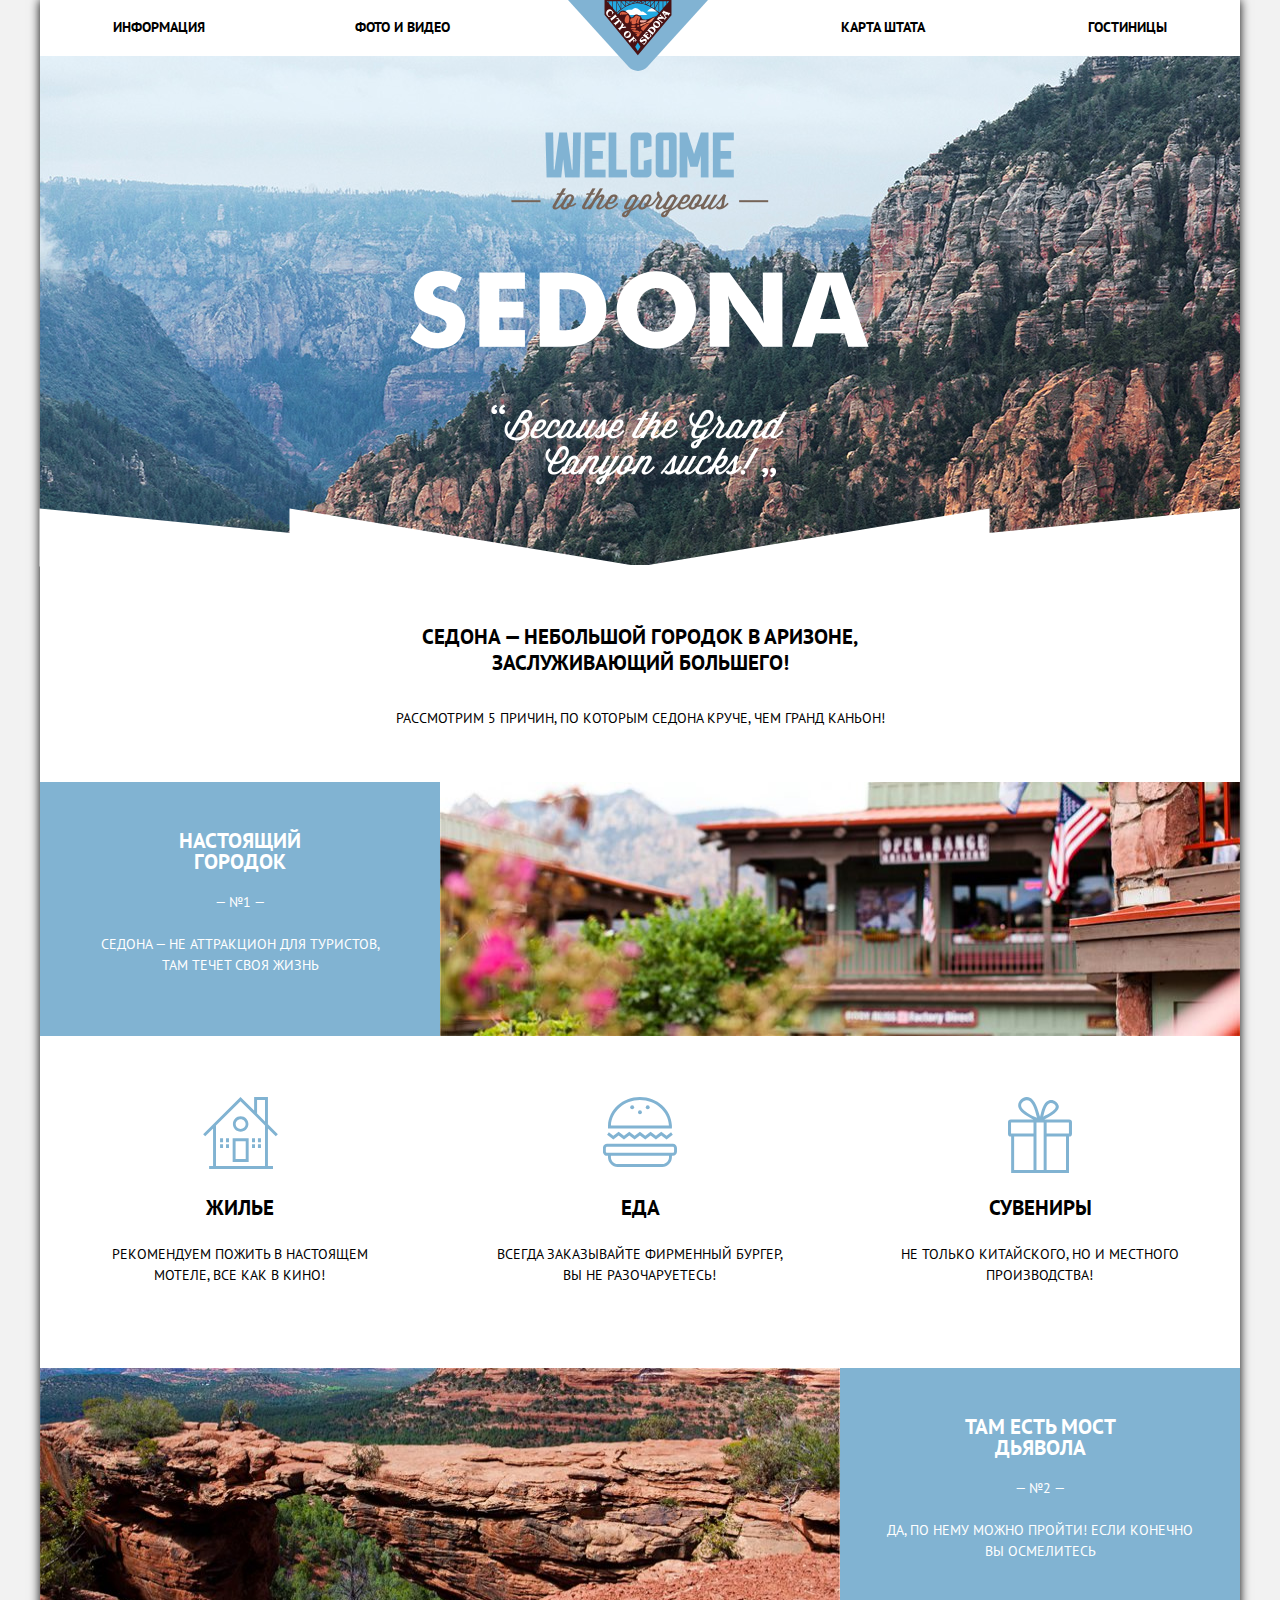
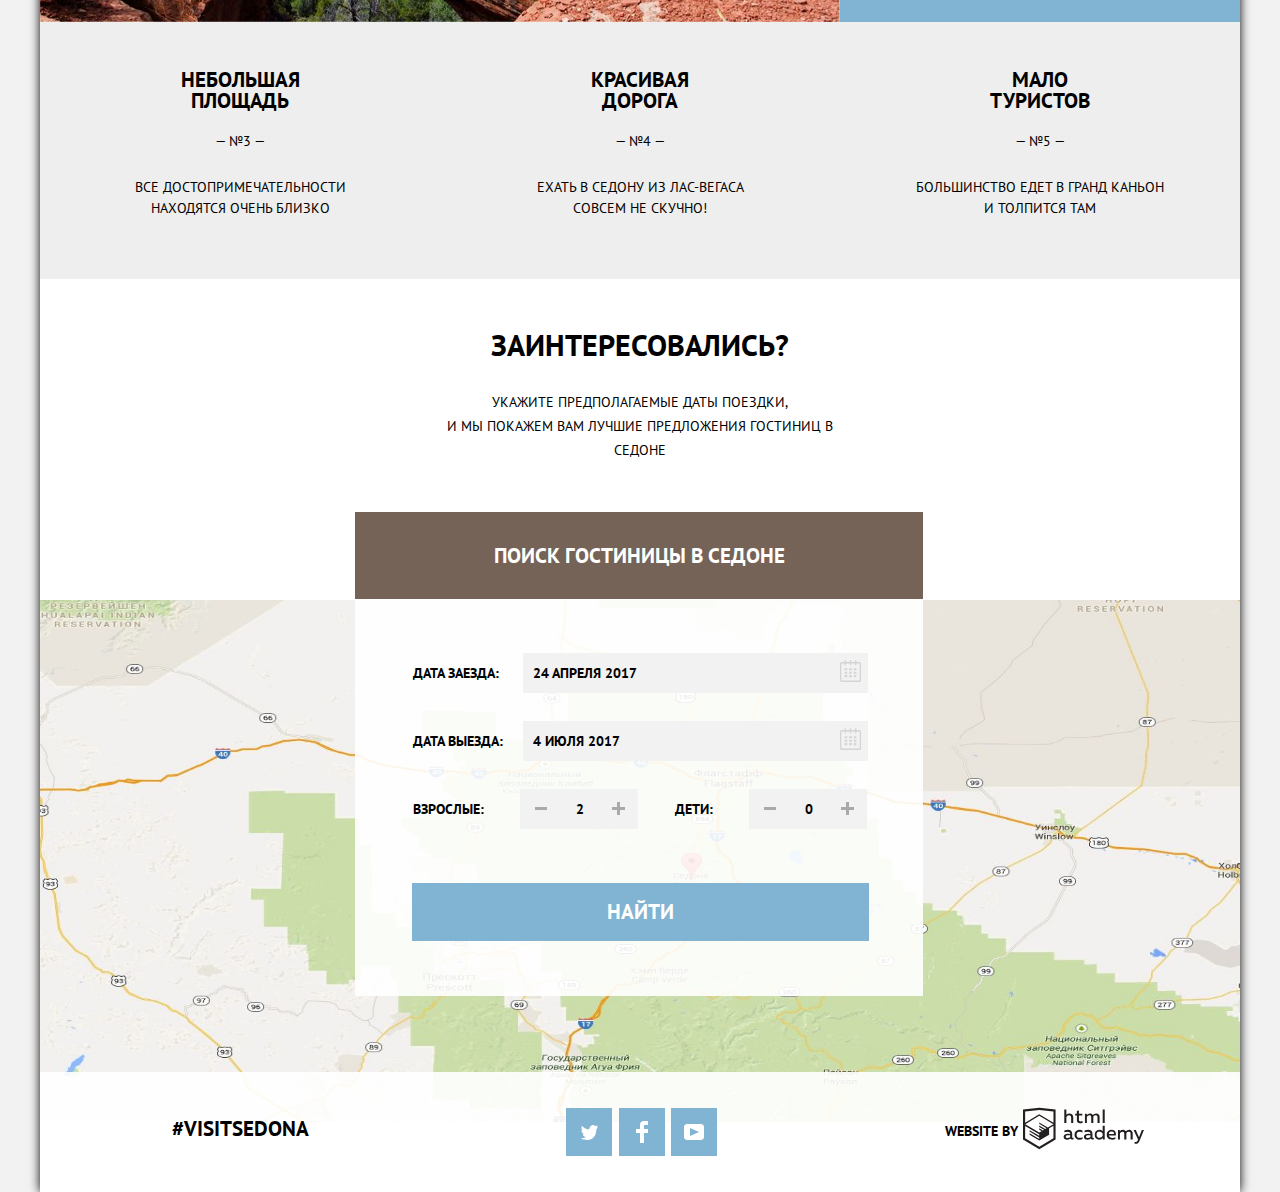
==== commit 8946220b: "тз1" ====
--- a/index.html
+++ b/index.html
@@ -6,7 +6,7 @@
 	<title>HTML Academy: Седона</title>
 	<link href="https://fonts.googleapis.com/css?family=PT+Sans:400,700&amp;subset=cyrillic" rel="stylesheet">
 	<link href="css/normalize.css" rel="stylesheet">
-	<link href="css/style.min.css" rel="stylesheet">
+	<link href="css/style.css" rel="stylesheet">
 </head>
 
 <body>
@@ -157,7 +157,7 @@
 		</ul>
 		<p class="footer-copyright">
 			<b>Website by</b>
-			<a class="redirection-htmlacademy" href="https://htmlacademy.ru"><span class="visually-hidden">HTML Academy</span>
+			<a class="redirection-htmlacademy" href="https://up.htmlacademy.ru/htmlcss/22"><span class="visually-hidden">HTML Academy</span>
 				<svg id="Layer_1" data-name="Layer 1" xmlns="http://www.w3.org/2000/svg" width="121" height="43" viewBox="0 0 108.08 36.85"><title>logo-htmlacademy-small1</title>
 					<path d="M44.61,26.88a2,2,0,0,0,.55-0.1v1.33a3.25,3.25,0,0,1-1.18.21,1.67,1.67,0,0,1-1.67-1,4.84,4.84,0,0,1-3.14,1.08c-1.51,0-2.91-.83-2.91-2.55,0-2.13,2-2.79,3.71-2.79a11.08,11.08,0,0,1,2.17.25v-0.3c0-1-.76-1.77-2.19-1.77a7.42,7.42,0,0,0-3,.64v-1.7a10.21,10.21,0,0,1,3.19-.55c2.36,0,3.81,1.12,3.81,3.65v3a0.54,0.54,0,0,0,.49.59h0.17Zm-6.44-1.13A1.35,1.35,0,0,0,39.63,27h0.11a3.39,3.39,0,0,0,2.41-1V24.58a9.72,9.72,0,0,0-1.81-.21c-1,0-2.16.33-2.16,1.38h0Zm12.36-6.11a5,5,0,0,1,2.57.64V22a4.08,4.08,0,0,0-2.3-.7,2.75,2.75,0,1,0,0,5.49,5,5,0,0,0,2.43-.64v1.71a6.27,6.27,0,0,1-2.76.57A4.21,4.21,0,0,1,46,24.51q0-.21,0-0.41a4.32,4.32,0,0,1,4.18-4.46h0.38Zm12.17,7.24a2,2,0,0,0,.55-0.1v1.33a3.25,3.25,0,0,1-1.18.21,1.67,1.67,0,0,1-1.67-1,4.84,4.84,0,0,1-3.14,1.08c-1.51,0-2.91-.83-2.91-2.55,0-2.13,2-2.79,3.71-2.79a11.08,11.08,0,0,1,2.17.25v-0.3c0-1-.76-1.77-2.19-1.77a7.42,7.42,0,0,0-3,.64v-1.7a10.21,10.21,0,0,1,3.19-.55c2.36,0,3.81,1.12,3.81,3.65v3a0.54,0.54,0,0,0,.49.59h0.17Zm-6.44-1.13A1.35,1.35,0,0,0,57.73,27h0.11a3.39,3.39,0,0,0,2.41-1V24.58a9.72,9.72,0,0,0-1.81-.21c-1.06,0-2.16.33-2.16,1.38h0ZM73,16V28.2H71.35V26.88a3.88,3.88,0,0,1-3.19,1.54,4.4,4.4,0,0,1,0-8.78,3.81,3.81,0,0,1,3,1.3V16H73Zm-4.53,5.22a2.76,2.76,0,1,0,0,5.52A2.86,2.86,0,0,0,71.15,25V23A2.91,2.91,0,0,0,68.49,21.27ZM79,19.64c3.31,0,4.46,2.68,3.92,5.09H76.7c0.21,1.5,1.67,2.11,3.19,2.11a6.11,6.11,0,0,0,2.64-.59v1.6a7.14,7.14,0,0,1-3,.57C77,28.42,74.78,27,74.78,24a4.18,4.18,0,0,1,4-4.39H79Zm0.09,1.54a2.28,2.28,0,0,0-2.44,2.1v0.06H81.3A2,2,0,0,0,79.13,21.18Zm5.73,7V19.87h1.65v1a3.81,3.81,0,0,1,2.78-1.27A2.86,2.86,0,0,1,91.89,21a4.12,4.12,0,0,1,2.91-1.33A3.06,3.06,0,0,1,98,23V28.2h-1.9V23.05a1.59,1.59,0,0,0-1.42-1.75H94.42a2.8,2.8,0,0,0-2.07,1.12V28.2h-1.9V23.05A1.59,1.59,0,0,0,89,21.31H88.8a3,3,0,0,0-2.21,1.29v5.63H84.86Zm21.31-8.33h1.9l-3.91,9.46c-0.9,2.17-2.09,2.86-3.35,2.86a4.76,4.76,0,0,1-1.1-.14V30.46a2.86,2.86,0,0,0,.85.12c0.9,0,1.58-.64,2.07-1.9l0.17-.42-4-8.4h2l2.86,6.29ZM38.73,1.46V6.22a3.81,3.81,0,0,1,2.7-1.14,3.25,3.25,0,0,1,3.44,3.4v5.15H43V8.72a1.81,1.81,0,0,0-1.61-2h-0.3a2.93,2.93,0,0,0-2.32,1.39v5.52h-1.9V1.46h1.9ZM49.94,2.31v3h3V6.91h-3v3.81c0,1.1.5,1.46,1.58,1.46a4.49,4.49,0,0,0,1.69-.33v1.6A6.8,6.8,0,0,1,51,13.8a2.55,2.55,0,0,1-2.86-2.74V6.89H46.58V5.26h1.5V2.74Zm5.4,11.31V5.28H57v1A3.81,3.81,0,0,1,59.77,5a2.86,2.86,0,0,1,2.6,1.33A4.12,4.12,0,0,1,65.28,5,3.06,3.06,0,0,1,68.44,8.4v5.21h-1.9V8.46a1.59,1.59,0,0,0-1.42-1.75H64.89a2.8,2.8,0,0,0-2.07,1.12v5.78h-1.9V8.46A1.59,1.59,0,0,0,59.5,6.71H59.27A3,3,0,0,0,57.06,8v5.63H55.34ZM71.17,1.45H73V13.6H71.17V1.45ZM14.71,0H14.55L0,1.54V28.21l14.55,8.66,14.55-8.66V1.54Zm12.5,27.1L14.55,34.64,1.9,27.12V16.18l12.59,7.5V25L5.86,19.9v1.31l8.68,5.21v1.39L5.87,22.65V24l8.68,5.21,8.75-5.24V18.31L27.2,16V27.12Zm0-12.53-3.48,2-1.6,1L14.51,13v1.31L21,18.23H21l-0.14.09-1,.54-5.37-3.2V17l4.24,2.52-1,.67-3.2-1.9v1.31l2.1,1.24L14.5,22.1,2,14.65,14.51,7.11Zm0-1.32L14.49,5.76,1.91,13.25v-10L14.56,1.92,27.21,3.25v10h0Z"
 					 transform="translate(0 -0.02)" fill="#231f20" /></svg>
--- a/css/style.css
+++ b/css/style.css
@@ -0,0 +1,1353 @@
+body {
+  margin: 0;
+  padding: 0;
+
+  font-family: "PT Sans", Arial, sans-serif;
+  font-size: 14px;
+  line-height: 26px;
+  color: #000000;
+  text-transform: uppercase;
+
+  background-color: #f2f2f2;
+  position: relative;
+
+}
+
+a {
+  text-decoration: none;
+}
+
+.main-navigation {
+  font-weight: bold;
+  color: #000000;
+
+  background-color: #ffffff;
+}
+
+.main-navigation {
+  list-style: none;
+}
+.main-navigation a.current-page {
+  cursor:pointer;
+  color: #766357;
+}
+
+.main-navigation a {
+  cursor:pointer;
+  color: #000000;
+}
+.main-navigation a:hover,
+.main-navigation a:focus {
+  color: #81b3d2;
+}
+.main-navigation a:active {
+  color: rgba(183, 183, 183, 0.3);
+}
+
+.container .main-slogan {
+  font-size: 21px;
+  font-weight: bold;
+  text-align: center;
+}
+
+div.reasons-info.left,
+div.reasons-info.right {
+  color: #ffffff;
+
+  background-color: #81b3d2;
+}
+
+.reasons-name,
+.attractions-name {
+  font-size: 21px;
+  font-weight: bold;
+  line-height: 21px;
+  text-align: center;
+}
+.reasons-number {
+  line-height: 21px;
+  text-align: center;
+}
+.reasons-description,
+.attractions-description {
+  line-height: 21px;
+  text-align: center;
+}
+
+.reasons-container {
+  color: #000000;
+
+  background-color: #eeeeee;
+}
+
+.travel-search-form b {
+  font-size: 30px;
+  font-weight: bold;
+  text-align: center;
+  line-height: 36px;
+}
+
+.travel-search-form p {
+  line-height: 24px;
+  text-align: center;
+}
+
+.button {
+  font: inherit;
+  font-size: 21px;
+  font-weight: bold;
+
+  text-align: center;
+  color: #ffffff;
+  vertical-align: middle;
+  text-transform: uppercase;
+
+  background-color: #766357;
+  border: none;
+
+  cursor:pointer;
+}
+
+.travel-search-button:hover,
+.travel-search-button:focus {
+  background-color: #604e43;
+}
+.travel-search-button:active {
+  color: rgba(255, 255, 255, 0.3);
+
+  background-color: #503e33;
+}
+
+.search-form fieldset {
+  border: none;
+}
+
+.search-form label {
+  font-weight: bold;
+}
+
+.search-form input {
+  font: inherit;
+  font-weight: bold;
+  color: #000000;
+
+  background-color: #f2f2f2;
+  border: 2px solid #f2f2f2;
+}
+
+.search-form input:hover {
+  font: inherit;
+  font-weight: bold;
+
+  background-color: #ebebeb;
+  border: 2px solid #ebebeb;
+}
+
+.search-form input:focus {
+  font: inherit;
+  font-weight: bold;
+
+  background-color: #ffffff;
+  border: 2px solid #e5e5e5;
+}
+
+.search-form input::-webkit-input-placeholder {
+  /* WebKit browsers */
+  color: #000000;
+  text-transform: uppercase;
+}
+.search-form input::-moz-placeholder {
+  /* Mozilla Firefox 19+ */
+  color: #000000;
+  text-transform: uppercase;
+}
+.search-form input:-ms-input-placeholder {
+  /* Internet Explorer 10+ */
+  color: #000000;
+  text-transform: uppercase;
+}
+
+.search-submit {
+  text-align: center;
+  background-color: #81b3d2;
+}
+
+.search-submit:hover,
+.search-submit:focus {
+  background-color: #669ec0;
+}
+.search-submit:active {
+  color: rgba(255, 255, 255, 0.3);
+
+  background-color: #5496bd;
+}
+
+.main-footer {
+  color: #000000;
+
+  background-color: #ffffff;
+}
+
+.main-footer a {
+  cursor:pointer;
+  color: #000000;
+}
+.main-footer ul {
+  margin: 0;
+  padding: 0;
+}
+.main-footer li {
+  list-style: none;
+}
+
+/*Hotels page*/
+.search-filters {
+  color: #ffffff;
+  line-height: 21px;
+
+  background-color: #81b3d2;
+  background-image: url("../img/hotels/filters-background.jpg");
+  background-size: cover;
+  background-position-y: center;
+  background-repeat: no-repeat;
+ 
+}
+
+.search-filters fieldset {
+  border: none;
+}
+
+.search-filters legend {
+  font-size: 16px;
+  font-weight: bold;
+}
+.search-filters ul {
+  font-size: 14px;
+
+  list-style: none;
+}
+
+.filter-button {
+  display: block;
+  width:135px;
+  margin-left: 100px;
+  padding: 6px 35px;
+
+  font-size: 14px;
+  line-height: 21px;
+  font-weight: normal;
+  text-align: center;
+
+  border: 2px solid #ffffff;
+  border-radius: 2px;
+
+  background-color: transparent;
+
+  cursor:pointer;
+}
+.filter-button:hover,
+.filter-button:focus {
+  color: #000000;
+
+  background-color: #ffffff;
+}
+
+.search-results-number {
+  font-size: 21px;
+  font-weight: bold;
+}
+
+.search-results p {
+  font-size: 12px;
+  line-height: 18px;
+}
+
+.search-results ul {
+  margin: 0;
+  padding: 0;
+  list-style: none;
+}
+.sorting-parameters a {
+  cursor:pointer;
+  font-size: 12px;
+  line-height: 18px;
+  color: rgba(0, 0, 0, 0.3);
+
+  border-bottom-color: #81b3d2;
+  border-bottom-style: dotted;
+  border-bottom-width: 1px;
+}
+
+.sorting-parameters a:hover,
+.sorting-parameters a:focus {
+  color: #81b3d2;
+
+  border-bottom-color: #81b3d2;
+  border-bottom-style: dotted;
+}
+
+.sorting-parameters a:active {
+  color: #000000;
+
+  border-bottom-style: none;
+}
+.hotel-name {
+  color: #000000;
+  font-size: 21px;
+  line-height: 26px;
+  font-weight: bold;
+}
+.hotel-name:hover,
+.hotel-name:focus {
+  color: #81b3d2;
+}
+
+.hotel-name:active {
+  color: rgba(0, 0, 0, 0.3);
+}
+.found-hotel-information b {
+  display: inline-block;
+  width: 230px;
+  line-height: 21px;
+  font-weight: normal;
+
+  margin-bottom: 13px;
+}
+
+.details-button {
+  display: inline-block;
+  font-size: 14px;
+  font-weight: bold;
+  line-height: 21px;
+  color: #ffffff;
+  vertical-align: middle;
+
+  background-color: #81b3d2;
+  padding: 3px 17px;
+  padding-bottom: 4px;
+
+  cursor:pointer;
+}
+
+.details-button:hover,
+.details-button:focus {
+  background-color: #669ec0;
+}
+.details-button:active {
+  color: rgba(255, 255, 255, 0.3);
+
+  background-color: #5496bd;
+}
+.reserve-button {
+  display: inline-block;
+  font-size: 14px;
+  font-weight: bold;
+  line-height: 21px;
+  padding: 3px 18px;
+  cursor:pointer;
+  
+}
+.reserve-button:hover,
+.reserve-button:focus {
+  background-color: #604e43;
+}
+.reserve-button:active {
+  color: rgba(255, 255, 255, 0.3);
+
+  background-color: #503e33;
+}
+.found-hotel-ratings p {
+  font-size: 14px;
+  line-height: 21px;
+  text-align: center;
+  color: #666666;
+}
+/* Сеточные стили */
+.main-header {
+  position: relative;
+  width: 1200px;
+  width: 1200px;
+  margin: 0 auto;
+
+}
+
+.main-navigation {
+  width: 100%;
+  margin: 0;
+  padding: 0;
+
+  display: -webkit-box;
+
+  display: -ms-flexbox;
+
+  display: flex;
+  -webkit-box-pack: justify;
+      -ms-flex-pack: justify;
+          justify-content: space-between;
+  -ms-flex-wrap: wrap;
+      flex-wrap: wrap;
+
+}
+.main-navigation li{
+  width: 99px;
+}
+
+.main-navigation a {
+  cursor:pointer;
+  display: block;
+
+  margin-top: 14px;
+  margin-bottom: 16px;  
+}
+.main-navigation li:first-of-type,
+.main-navigation li:nth-of-type(2){
+  text-align: left;
+  margin-left: 73px;
+  margin-right: 70px;
+}
+.main-navigation li:nth-of-type(3),
+.main-navigation li:last-of-type{
+  text-align: right;
+  margin-right: 73px;
+  margin-left: 70px;
+}
+.main-navigation li:nth-child(3) {
+  margin-left: auto;
+}
+.main-header-logo {
+  position: absolute;
+  z-index: 2;
+  left: 44%;
+}
+
+.container {
+  width: 1200px;
+  margin: 0 auto;
+  padding: 0;
+
+  background-color: #ffffff;
+  -webkit-box-shadow: 0px 0px 10px 0px #000000;
+          box-shadow: 0px 0px 10px 0px #000000;
+}
+
+
+.index-main-pic {
+  margin: 0;
+  padding: 0;
+
+  width: 1200px;
+  height: 509px;
+  background-image: url("../img/ind/index-main-group.jpg");
+  background-repeat: no-repeat;
+  background-position-y: -82px;
+
+  position: relative;
+}
+.index-main-pic::after {
+  content: "";
+  width: 100%;
+  height: 59px;
+
+  margin: 0;
+  padding: 0;
+  background-image: url("../img/ind/polygon.png");
+  background-repeat: no-repeat;
+
+  position: absolute;
+  bottom: -2px;
+  left: -1px;
+
+  border-right: 1px solid white;
+}
+.index-main-title {
+  margin: 0;
+  padding: 0;
+
+  position: absolute;
+  top: 76px;
+  left: 370px;
+}
+
+.main-slogan-wrapper {
+  display: -webkit-box;
+  display: -ms-flexbox;
+  display: flex;
+  -webkit-box-orient: vertical;
+  -webkit-box-direction: normal;
+      -ms-flex-direction: column;
+          flex-direction: column;
+  -webkit-box-align: center;
+      -ms-flex-align: center;
+          align-items: center;
+
+  position: relative;
+  top: -10px;
+}
+.main-slogan,
+.main-slogan-wrapper > p {
+  margin: 0;
+  padding: 0;
+}
+
+.main-slogan {
+  width: 440px;
+  margin-top: 69px;
+  margin-bottom: 29px;
+}
+.main-slogan-wrapper > p {
+  padding-bottom: 51px;
+}
+
+.reasons-attractions {
+  margin: 0;
+  padding: 0;
+}
+
+.reasons-wrapper {
+  width: 400px;
+  display: -webkit-box;
+  display: -ms-flexbox;
+  display: flex;
+  -webkit-box-orient: vertical;
+  -webkit-box-direction: normal;
+      -ms-flex-direction: column;
+          flex-direction: column;
+  -webkit-box-pack: justify;
+      -ms-flex-pack: justify;
+          justify-content: space-between;
+
+  margin-top: 47px;
+  margin-bottom: 60px;
+}
+.reasons-name,
+.reasons-number,
+.reasons-description {
+  margin: 0;
+  padding: 0;
+}
+.reasons-name {
+  display: inline-block;
+  margin: auto;
+  width: 151px;
+}
+
+.reasons-number {
+  display: inline-block;
+  margin-top: 20px;
+  margin-bottom: 20px;
+}
+
+.reasons-description {
+  display: inline-block;
+  width: 306px;
+  margin: auto;
+}
+div.reasons-info.left {
+  display: -webkit-box;
+  display: -ms-flexbox;
+  display: flex;
+}
+div.reasons-info.left img {
+  margin-left: auto;
+}
+.attractions {
+  display: -webkit-box;
+  display: -ms-flexbox;
+  display: flex;
+  -ms-flex-pack: distribute;
+      justify-content: space-around;
+
+  padding-top: 61px;
+  padding-bottom: 68px;
+
+  background-color: #ffffff;
+}
+.attractions-name {
+  padding: 0;
+  margin: 0;
+  margin-bottom: 12px;
+}
+.attractions-info {
+  padding-top: 100px;
+}
+.attractions-description {
+  display: inline-block;
+  width: 287px;
+  padding-left: 54px;
+}
+.attractions-info.left {
+  width: 33%;
+
+  background-position: top center;
+  background-image: url("../img/icon-1.svg");
+  background-repeat: no-repeat;
+}
+.attractions-info.center {
+  width: 33%;
+
+  background-position: top center;
+  background-image: url("../img/icon-3.svg");
+  background-repeat: no-repeat;
+}
+.attractions-info.right {
+  width: 33%;
+
+  background-position: top center;
+  background-image: url("../img/icon-2.svg");
+  background-repeat: no-repeat;
+}
+
+div.reasons-info.right {
+  display: -webkit-box;
+  display: -ms-flexbox;
+  display: flex;
+  -webkit-box-orient: horizontal;
+  -webkit-box-direction: reverse;
+      -ms-flex-direction: row-reverse;
+          flex-direction: row-reverse;
+}
+div.reasons-info.left img {
+  margin-right: auto;
+}
+.reasons-container {
+  display: -webkit-box;
+  display: -ms-flexbox;
+  display: flex;
+  -ms-flex-pack: distribute;
+      justify-content: space-around;
+}
+.reasons-container .reasons-description {
+  display: inline-block;
+
+  width: 260px;
+  padding-top: 5px;
+}
+.reasons-info:last-child .reasons-description {
+  width: 259px;
+}
+.form-wrapper {
+  background-color: #ffffff;
+
+  padding-top: 48px;
+  padding-bottom: 138px;
+  margin: 0;
+
+  display: -webkit-box;
+
+  display: -ms-flexbox;
+
+  display: flex;
+  -webkit-box-orient: vertical;
+  -webkit-box-direction: normal;
+      -ms-flex-direction: column;
+          flex-direction: column;
+  -ms-flex-wrap: wrap;
+      flex-wrap: wrap;
+  -webkit-box-align: center;
+      -ms-flex-align: center;
+          align-items: center;
+
+  position: relative;
+  z-index: 1;
+}
+.form-wrapper p {
+  width: 438px;
+  margin: 0;
+  padding: 0;
+  padding-top: 27px;
+}
+.form-wrapper p > span {
+  padding: 0 69px;
+}
+.map-wrapper {
+  height: 462px;
+  position: relative;
+  margin: 0;
+  padding: 0;
+}
+.map-wrapper img {
+  position: relative;
+}
+.main-form {
+  width: 568px;
+  margin: 0 315px;
+
+  background-color: rgba(255, 255, 255, 0.9);
+  position: absolute;
+  z-index: 1;
+  top: -88px;
+}
+.travel-search-button {
+  display: inline-block;
+  width: 100%;
+  padding-top: 31px;
+  padding-bottom: 30px;
+  margin-bottom: 35px;
+
+  vertical-align: middle;
+  cursor:pointer;
+}
+.search-parameter {
+  display: -webkit-box;
+  display: -ms-flexbox;
+  display: flex;
+  
+  -webkit-box-pack: justify;
+  
+      -ms-flex-pack: justify;
+  
+          justify-content: space-between;
+  -webkit-box-align: center;
+      -ms-flex-align: center;
+          align-items: center;
+
+  margin-left: 45px;
+  margin-right: 43px;
+  margin-bottom: 28px;
+
+  position: relative;
+}
+.search-parameter input {
+  -webkit-box-sizing: border-box;
+          box-sizing: border-box;
+  padding: 6px;
+  padding-left: 8px;
+}
+.search-date input {
+  width: 345px;
+
+  padding-right: 28px;
+  margin-left: 15px;
+}
+.calendar {
+  position: absolute;
+  right: 6px;
+  top: 6px;
+  bottom: auto;
+  left: auto;
+
+  margin: 0;
+  padding: 0;
+  background: none;
+  border: 1px solid transparent;
+}
+.calendar path{
+  fill: #d4d4d4;
+}
+
+.calendar:hover path,
+.calendar:focus path{
+ fill: #000000;
+}
+
+.calendar:active path{
+ fill: #81b3d2;
+}
+
+.parameter-wrap {
+  display: -webkit-box;
+  display: -ms-flexbox;
+  display: flex;
+  margin: 0;
+  -webkit-box-sizing: border-box;
+          box-sizing: border-box;
+}
+.parameter-wrap .quantity{
+  -webkit-box-sizing: border-box;
+          box-sizing: border-box;
+  width: 40px;
+  text-align: center;
+}
+
+.reduce,
+.add{
+  width:39px;
+  position: relative;
+  cursor: pointer;
+  font-size: 0;
+
+  background-color: #f2f2f2;
+  border: 0;
+  padding-left: 0;
+}
+
+.reduce::before {
+  position: absolute;
+  content: "";
+  left:15px;
+  right: auto;
+  top: 18px;
+  bottom: auto;
+
+  width: 12px;
+  height: 3px;
+
+  background-color: #a9a9a9;  
+}
+
+.add::before,
+.add::after {
+  position: absolute;
+  content: "";
+  top:18px;
+  left: 13px;
+  bottom: auto;
+  right: auto;
+
+  width: 13px;
+  height: 3px;
+
+  background-color: #a9a9a9;  
+}
+.add::before {
+  -webkit-transform: rotate(90deg);
+      -ms-transform: rotate(90deg);
+          transform: rotate(90deg);
+}
+.reduce:hover::before,
+.reduce:focus::before,
+.add:hover::before,
+.add:focus::before,
+.add:hover::after,
+.add:focus::after{
+  background-color: #000000;  
+}
+.reduce:active::before,
+.add:active::before,
+.add:active::after{
+  background-color: #81b3d2;  
+}
+
+.search-submit {
+  display: inline-block;
+  vertical-align: middle;
+  width: 457px;
+  margin-top: 26px;
+  margin-left: 44px;
+  margin-bottom: 46px;
+  padding-top: 16px;
+  padding-bottom: 16px;
+}
+.main-footer {
+  width: 1200px;
+  height: 120px;
+  margin: 0 auto;
+  padding: 0;
+
+  display: -webkit-box;
+
+  display: -ms-flexbox;
+
+  display: flex;
+  -webkit-box-pack: justify;
+      -ms-flex-pack: justify;
+          justify-content: space-between;
+  -webkit-box-align: center;
+      -ms-flex-align: center;
+          align-items: center;
+ 
+  
+}
+.index-footer{
+  
+  background-color: rgba(255, 255, 255, 0.9);
+
+  position: relative;
+
+  left: 0;
+  right: 0;
+  /* bottom: -43px; */
+}
+.sedona-hashtag {
+  font-weight: bold;
+  font-size: 21px;
+
+  margin-left: 132px;
+  margin-right: 34px;
+  margin-top: -6px;
+}
+.footer-copyright {
+  display: -webkit-box;
+  display: -ms-flexbox;
+  display: flex;
+
+  margin-right: 96px;
+}
+.footer-copyright b {
+  display: inline-block;
+
+  margin: 11px 5px;
+}
+
+.social-button {
+  display: -webkit-box;
+  display: -ms-flexbox;
+  display: flex;
+  -webkit-box-align: center;
+      -ms-flex-align: center;
+          align-items: center;
+  -webkit-box-pack: center;
+      -ms-flex-pack: center;
+          justify-content: center;
+
+  width: 46px;
+  height: 48px;
+
+  background-color: #81b3d2;
+  cursor:pointer;
+}
+.social-button:hover,
+.social-button:focus {
+  background-color: #669ec0;
+}
+.social-button:active {
+  background-color: #5496bd;
+}
+.social-button:active path {
+  fill: rgba(255, 255, 255, 0.3);
+}
+.redirection-htmlacademy:hover path,
+.redirection-htmlacademy:focus path {
+  fill: #81b3d2;
+}
+.redirection-htmlacademy:active path {
+  fill: #bdbbbc;
+}
+
+.main-footer ul {
+  display: -webkit-box;
+  display: -ms-flexbox;
+  display: flex;
+  -webkit-box-pack: justify;
+      -ms-flex-pack: justify;
+          justify-content: space-between;
+  width: 151px;
+}
+.filter ul{
+  margin:0;
+  padding: 0;
+}
+
+.filter {
+  display: -webkit-box;
+  display: -ms-flexbox;
+  display: flex;
+  padding-top: 25px;
+  padding-left: 60px;
+  padding-right: 73px;
+}
+
+.filter div:first-child {
+  width: 241px;
+}
+.filter div:nth-child(2) {
+  margin-left: 14px;
+}
+
+.filter legend{
+  margin-bottom: 20px;
+}
+
+.filter-parameter{
+ 
+  margin-bottom: 25px;
+  padding-left: 40px;
+}
+.filter-parameter label {
+  position: relative;
+
+  cursor: pointer;
+  -webkit-user-select: none;
+     -moz-user-select: none;
+      -ms-user-select: none;
+          user-select: none;
+}
+.filter-input + label::before {
+  content: "";
+  position: absolute;
+
+  width: 23px;
+  height: 23px;
+
+  border: none;
+  background-image: url("../img/checkbox-off.svg");
+  background-repeat: no-repeat;
+  top: -2px;
+  left: -40px;
+}
+.filter-input:checked + label::before {
+  content: "";
+  position: absolute;
+
+  width: 27px;
+  height: 23px;
+
+  border: none;
+  background-image: url("../img/checkbox-on.svg");
+  background-repeat: no-repeat;
+  top: -2px;
+  left: -40px;
+}
+
+.filter legend.filter-range-title {
+  margin-bottom: 5px;
+  margin-left: 15px;
+}
+.filter div.price-controls {
+  position: relative;
+  height: 36px;
+  width:317px;
+  -webkit-box-sizing: border-box;
+          box-sizing: border-box;
+  margin-bottom: 20px;
+  font-size: 0;
+
+  border: 2px solid #ffffff;
+  border-radius: 2px;
+}
+.price-controls::after {
+  content: "";
+  position: absolute;
+  top: 50%;
+  left: 50%;
+
+  width: 2px;
+  height: 22px;
+
+  background: #ffffff;
+  -webkit-transform: translate(-50%, -50%);
+      -ms-transform: translate(-50%, -50%);
+          transform: translate(-50%, -50%);
+}
+
+.price-controls label {
+  display: inline-block;
+
+  font-size: 14px;
+  line-height: 28px;
+  vertical-align: middle;
+
+  cursor: pointer;
+}
+.price-controls .min-price{
+  padding-left: 65px;
+}
+.price-controls .max-price {
+  padding-left: 75px;
+}
+
+.price-controls input {
+  width: 50px;
+  margin: 0;
+
+  color: inherit;
+  font: inherit;
+
+  background: none;
+  border: none;
+}
+.range-controls {
+  position: relative;
+
+  margin-bottom: 32px;
+}
+
+.range-controls .scale {
+  height: 2px;
+
+  background: rgba(255, 255, 255, 0.3);
+}
+.scale{
+  margin-left: 15px;
+  padding-right: 75px;
+}
+.filter .range-wrapper{
+  margin-left: 309px;
+}
+
+.filter div.bar {
+  width: 110%;
+  height: 2px;
+
+  background: #ffffff;
+}
+.filter div.range-toggle {
+  position: absolute;
+  top: -9px;
+
+  width: 4px;
+  height: 4px;
+
+  background: #ababab;
+  border: 8px solid #ffffff;
+  border-radius: 50%;
+  -webkit-box-shadow: 0 2px 1px 0 rgba(0, 1, 1, 0.2);
+          box-shadow: 0 2px 1px 0 rgba(0, 1, 1, 0.2);
+  cursor: pointer;
+}
+.range-toggle:hover {
+  background: #1c4f80;
+}
+ .range-toggle-min {
+  left: 0;
+}
+.range-toggle-max {
+  left: 268px;
+} 
+
+.search-container {
+  width: 1056px;
+  margin: 0 auto;
+  padding: 0;
+
+  display: -webkit-box;
+
+  display: -ms-flexbox;
+
+  display: flex;
+  -webkit-box-align: baseline;
+      -ms-flex-align: baseline;
+          align-items: baseline;
+  -webkit-box-pack: justify;
+      -ms-flex-pack: justify;
+          justify-content: space-between;
+}
+.search-container h2,
+.search-container p,
+.search-container ul {
+  margin: 0;
+  padding: 0;
+}
+.search-items {
+  width: 528px;
+  padding-top:29px;
+  padding-bottom:28px;
+
+  display: -webkit-box;
+
+  display: -ms-flexbox;
+
+  display: flex;
+  -webkit-box-align: baseline;
+      -ms-flex-align: baseline;
+          align-items: baseline;
+  -webkit-box-pack: justify;
+      -ms-flex-pack: justify;
+          justify-content: space-between; 
+  
+}
+
+.search-items ul{
+  margin: 0;
+  padding: 0;
+}
+ul.sorting-parameters{
+  display: -webkit-box;
+  display: -ms-flexbox;
+  display: flex;
+  -ms-flex-wrap: wrap;
+      flex-wrap: wrap;
+  -webkit-box-pack: justify;
+      -ms-flex-pack: justify;
+          justify-content: space-between; 
+
+  width: 231px;
+  margin-right: 15px;
+}
+
+
+.found-hotel {
+  margin: 0;
+  padding: 0;
+  -webkit-box-sizing: border-box;
+          box-sizing: border-box;
+  border-bottom: 2px solid #e5e5e5;
+}
+
+.found-hotel:first-child {
+  border-top: 2px solid #e5e5e5;
+}
+.inner-item-hotel {
+  width: 1056px;
+  margin: 0 auto;
+  padding-top: 21px;
+  padding-bottom: 12px;  
+
+  display: -webkit-box;  
+
+  display: -ms-flexbox;  
+
+  display: flex;
+  -webkit-box-align: center;
+      -ms-flex-align: center;
+          align-items: center;
+  -webkit-box-pack: justify;
+      -ms-flex-pack: justify;
+          justify-content: space-between;
+  -webkit-box-sizing: border-box;
+          box-sizing: border-box;
+
+  position: relative
+}
+.hotel-wrapper {
+  width: 528px;
+  min-height: 90px;
+
+  display: -webkit-box;
+
+  display: -ms-flexbox;
+
+  display: flex;
+}
+.hotel-button-wrapper{
+  display: flex;
+  width: 260px;
+  justify-content: space-between;
+}
+.found-hotel-information {
+  width: 258px;
+  margin-left: 30px;
+}
+.found-hotel-information h3{
+  padding: 0;
+  margin-top: 4px;
+  margin-bottom: 3px;
+}
+.found-hotel-information span{
+  display: inline-block;
+  width: 50%; 
+}
+.found-hotel-ratings{
+  margin-top: 10px;
+  margin-bottom: -2px;
+  display: flex;
+  flex-direction: column;
+}
+.found-hotel-ratings p:nth-child(2){
+  display: inline-block;
+  padding: 3px 13px;
+  background-color: #f2f2f2;
+  margin: 0;
+  margin-top: 42px;
+}
+
+p.four-stars{
+  content: "";
+
+  background-image: url("../img/star.svg");
+  background-size: 21px;
+  width: 84px;
+  height: 19px;
+  
+  font-size: 0;
+  position: absolute;
+
+  top: 28px;
+  right: 0;
+  bottom: auto;
+  left: auto;
+}
+p.three-stars{
+  content: "";
+
+  background-image: url("../img/star.svg");
+  background-size: 21px;
+  width: 63px;
+  height: 19px;
+  
+  font-size: 0;
+  position: absolute;
+
+  top: 28px;
+  right: 0;
+}
+p.two-stars{
+  content: "";
+
+  background-image: url("../img/star.svg");
+  background-size: 21px;
+  width: 42px;
+  height: 19px;
+  
+  font-size: 0;
+  position: absolute;
+
+  top: 28px;
+  right: 0;
+}
+.sorting-order{
+  display: -webkit-box;
+  display: -ms-flexbox;
+  display: flex;
+  -ms-flex-pack: distribute;
+      justify-content: space-around;
+  position: relative;
+    
+  height: 10px;
+  width: 40px;
+}
+.sorting-order a{
+  font-size: 0;
+}
+.sorting-order a.order-descending{
+  cursor:pointer;
+  position: absolute;
+  bottom: 0;
+  left:0;
+  
+  border: 8px solid transparent;
+  border-bottom-color: #cacaca;
+}
+.sorting-order a.order-ascending{
+  cursor:pointer;
+  position: absolute;
+  top: 0;
+  right:0;
+  
+  border: 8px solid transparent;
+  border-top-color: #cacaca;
+}
+.sorting-order a.order-descending:hover,
+.sorting-order a.order-descending:focus{
+  border: 8px solid transparent;
+  border-bottom-color: #231f20;  
+}
+.sorting-order a.order-ascending:hover,
+.sorting-order a.order-ascending:focus{
+  border: 8px solid transparent;
+  border-top-color: #231f20;  
+}
+
+.sorting-order a.order-descending:active{
+  border: 8px solid transparent;
+  border-bottom-color: #81b3d2;  
+}
+
+.sorting-order a.order-ascending:active{
+  border: 8px solid transparent;
+  border-top-color: #81b3d2;  
+}
+
+img {
+  max-width: 100%;
+}
+
+.visually-hidden:not(:focus):not(:active),
+input[type="checkbox"].visually-hidden,
+input[type="radio"].visually-hidden {
+  position: absolute;
+
+  width: 1px;
+  height: 1px;
+  margin: -1px;
+  border: 0;
+  padding: 0;
+
+  white-space: nowrap;
+
+  -webkit-clip-path: inset(100%);
+
+          clip-path: inset(100%);
+  clip: rect(0 0 0 0);
+  overflow: hidden;
+}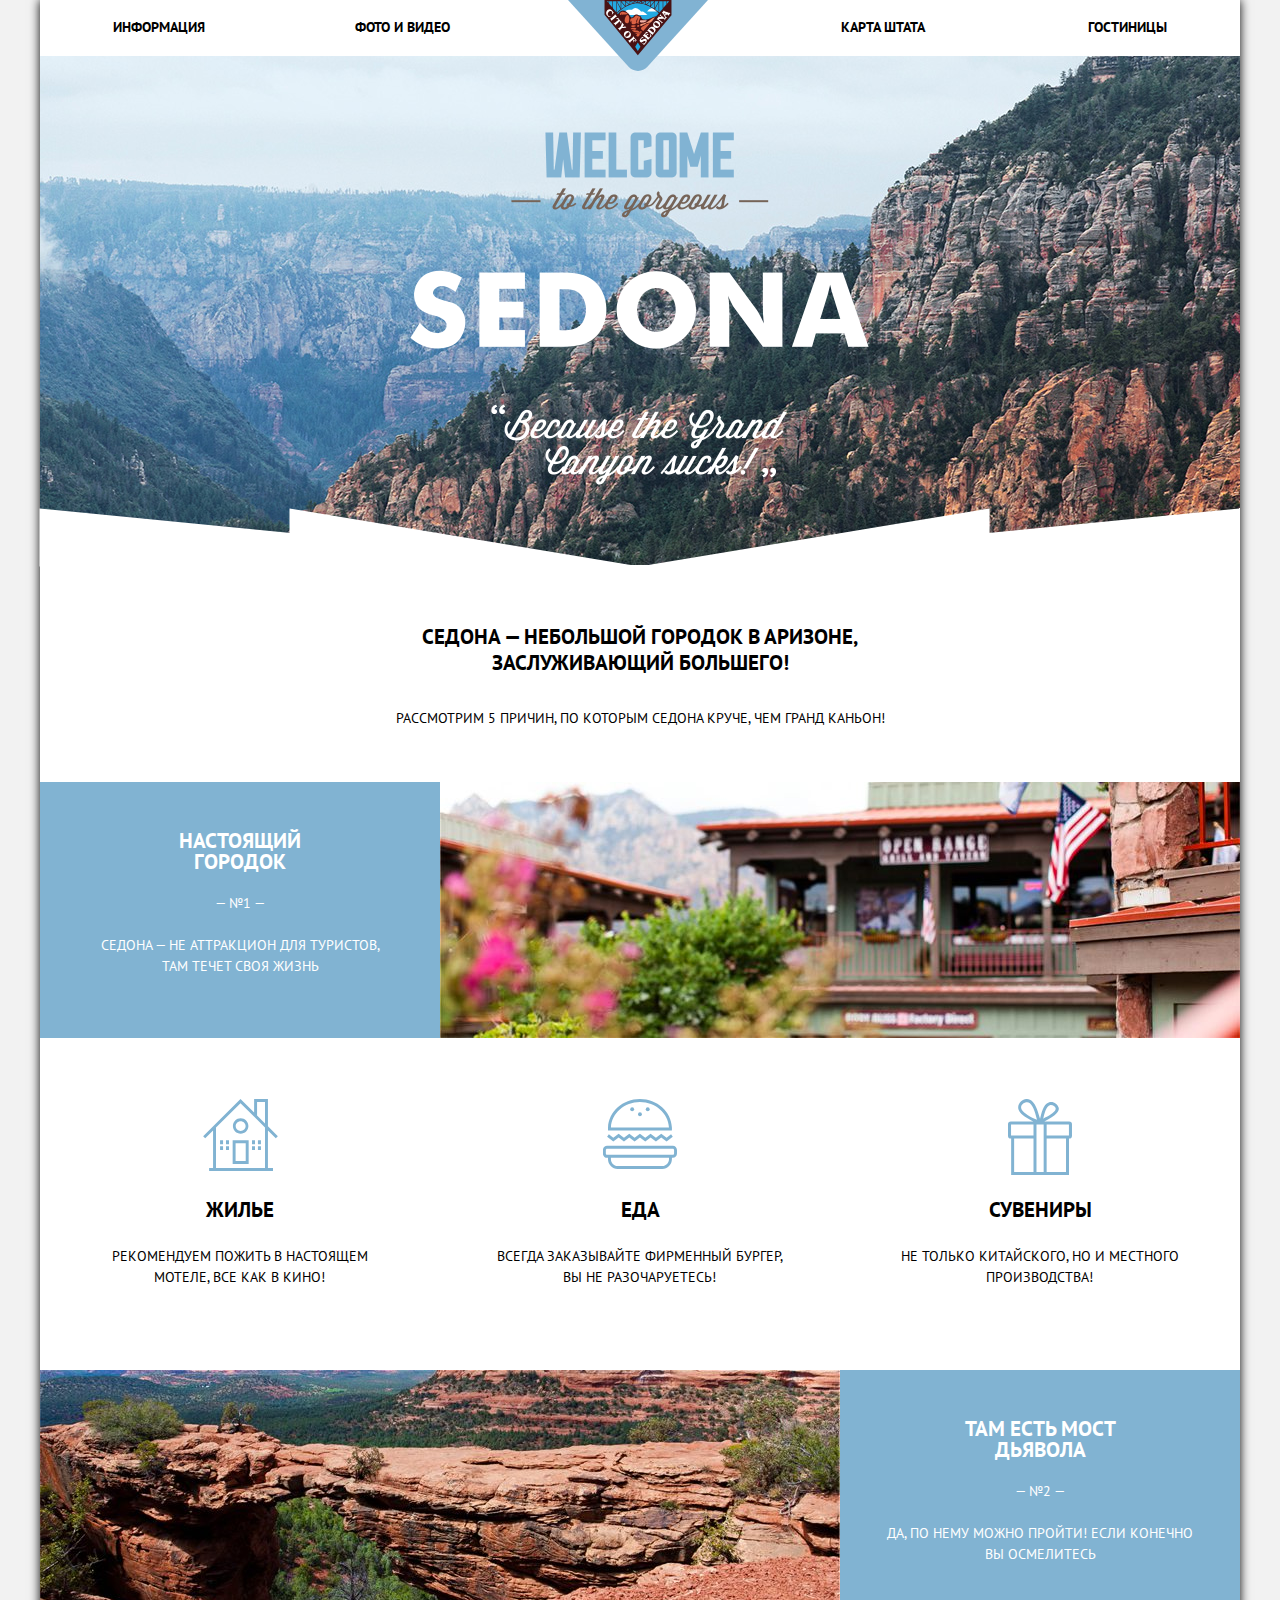
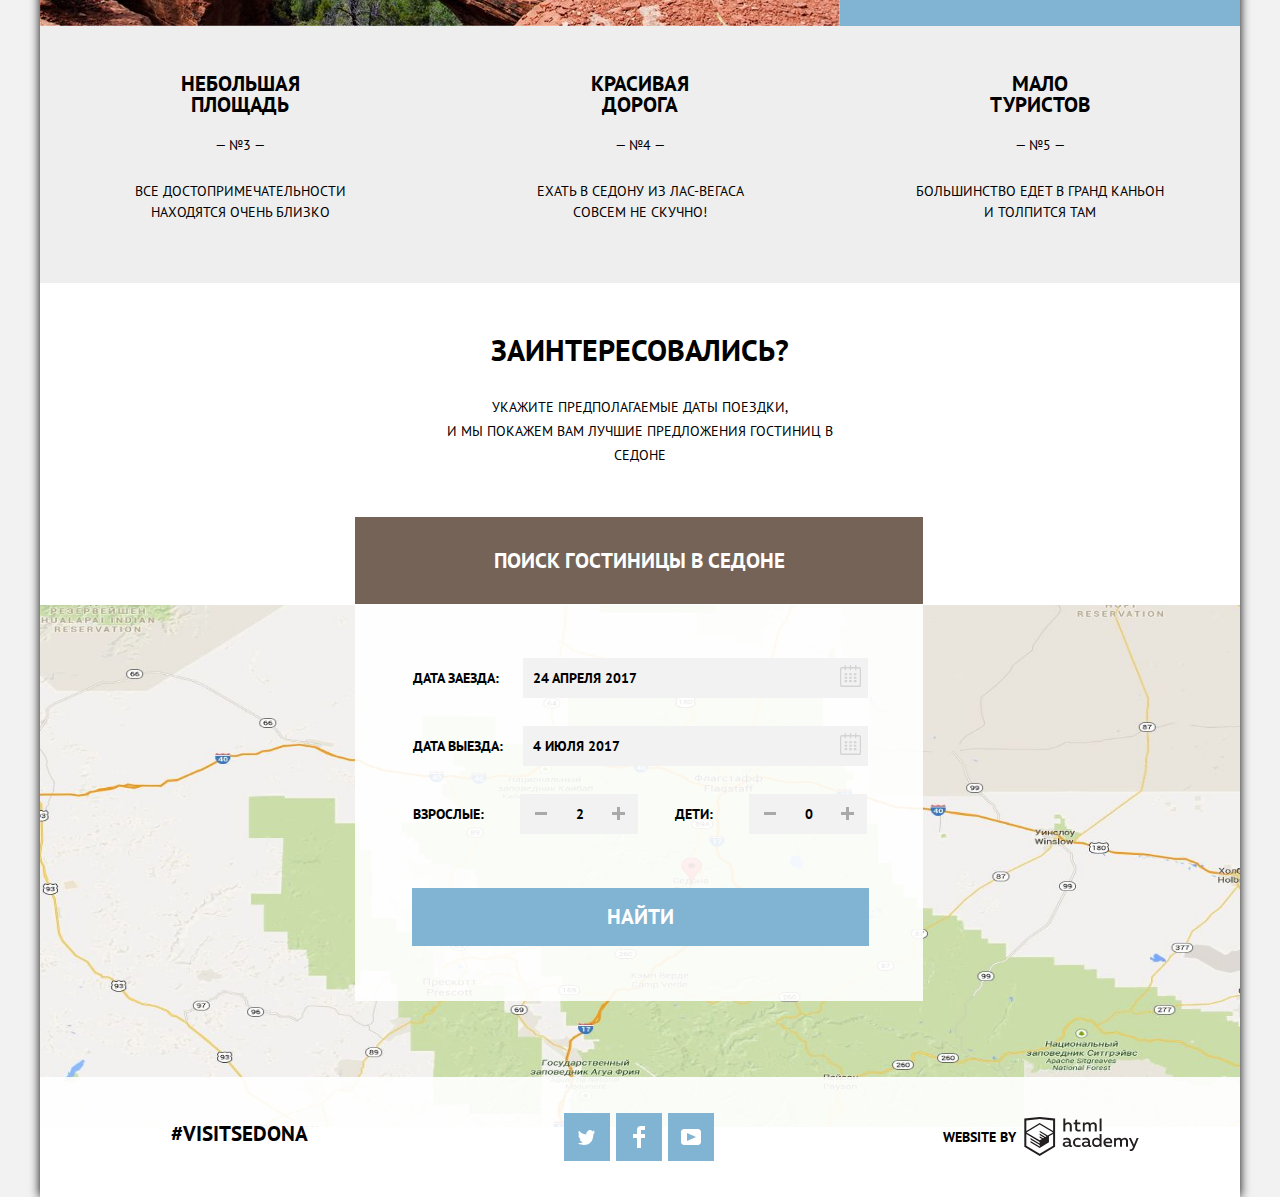
==== commit c42d25eb: "изменения по замечаниям" ====
--- a/index.html
+++ b/index.html
@@ -157,8 +157,8 @@
 		</ul>
 		<p class="footer-copyright">
 			<b>Website by</b>
-			<a class="redirection-htmlacademy" href="https://up.htmlacademy.ru/htmlcss/22"><span class="visually-hidden">HTML Academy</span>
-				<svg id="Layer_1" data-name="Layer 1" xmlns="http://www.w3.org/2000/svg" width="121" height="43" viewBox="0 0 108.08 36.85"><title>logo-htmlacademy-small1</title>
+			<a class="redirection-htmlacademy" href="https://htmlacademy.ru/intensive/htmlcss"><span class="visually-hidden">HTML Academy</span>
+				<svg id="Layer_1" data-name="Layer 1" xmlns="http://www.w3.org/2000/svg" width="121" height="39" viewBox="0 0 108.08 36.85"><title>logo-htmlacademy-small1</title>
 					<path d="M44.61,26.88a2,2,0,0,0,.55-0.1v1.33a3.25,3.25,0,0,1-1.18.21,1.67,1.67,0,0,1-1.67-1,4.84,4.84,0,0,1-3.14,1.08c-1.51,0-2.91-.83-2.91-2.55,0-2.13,2-2.79,3.71-2.79a11.08,11.08,0,0,1,2.17.25v-0.3c0-1-.76-1.77-2.19-1.77a7.42,7.42,0,0,0-3,.64v-1.7a10.21,10.21,0,0,1,3.19-.55c2.36,0,3.81,1.12,3.81,3.65v3a0.54,0.54,0,0,0,.49.59h0.17Zm-6.44-1.13A1.35,1.35,0,0,0,39.63,27h0.11a3.39,3.39,0,0,0,2.41-1V24.58a9.72,9.72,0,0,0-1.81-.21c-1,0-2.16.33-2.16,1.38h0Zm12.36-6.11a5,5,0,0,1,2.57.64V22a4.08,4.08,0,0,0-2.3-.7,2.75,2.75,0,1,0,0,5.49,5,5,0,0,0,2.43-.64v1.71a6.27,6.27,0,0,1-2.76.57A4.21,4.21,0,0,1,46,24.51q0-.21,0-0.41a4.32,4.32,0,0,1,4.18-4.46h0.38Zm12.17,7.24a2,2,0,0,0,.55-0.1v1.33a3.25,3.25,0,0,1-1.18.21,1.67,1.67,0,0,1-1.67-1,4.84,4.84,0,0,1-3.14,1.08c-1.51,0-2.91-.83-2.91-2.55,0-2.13,2-2.79,3.71-2.79a11.08,11.08,0,0,1,2.17.25v-0.3c0-1-.76-1.77-2.19-1.77a7.42,7.42,0,0,0-3,.64v-1.7a10.21,10.21,0,0,1,3.19-.55c2.36,0,3.81,1.12,3.81,3.65v3a0.54,0.54,0,0,0,.49.59h0.17Zm-6.44-1.13A1.35,1.35,0,0,0,57.73,27h0.11a3.39,3.39,0,0,0,2.41-1V24.58a9.72,9.72,0,0,0-1.81-.21c-1.06,0-2.16.33-2.16,1.38h0ZM73,16V28.2H71.35V26.88a3.88,3.88,0,0,1-3.19,1.54,4.4,4.4,0,0,1,0-8.78,3.81,3.81,0,0,1,3,1.3V16H73Zm-4.53,5.22a2.76,2.76,0,1,0,0,5.52A2.86,2.86,0,0,0,71.15,25V23A2.91,2.91,0,0,0,68.49,21.27ZM79,19.64c3.31,0,4.46,2.68,3.92,5.09H76.7c0.21,1.5,1.67,2.11,3.19,2.11a6.11,6.11,0,0,0,2.64-.59v1.6a7.14,7.14,0,0,1-3,.57C77,28.42,74.78,27,74.78,24a4.18,4.18,0,0,1,4-4.39H79Zm0.09,1.54a2.28,2.28,0,0,0-2.44,2.1v0.06H81.3A2,2,0,0,0,79.13,21.18Zm5.73,7V19.87h1.65v1a3.81,3.81,0,0,1,2.78-1.27A2.86,2.86,0,0,1,91.89,21a4.12,4.12,0,0,1,2.91-1.33A3.06,3.06,0,0,1,98,23V28.2h-1.9V23.05a1.59,1.59,0,0,0-1.42-1.75H94.42a2.8,2.8,0,0,0-2.07,1.12V28.2h-1.9V23.05A1.59,1.59,0,0,0,89,21.31H88.8a3,3,0,0,0-2.21,1.29v5.63H84.86Zm21.31-8.33h1.9l-3.91,9.46c-0.9,2.17-2.09,2.86-3.35,2.86a4.76,4.76,0,0,1-1.1-.14V30.46a2.86,2.86,0,0,0,.85.12c0.9,0,1.58-.64,2.07-1.9l0.17-.42-4-8.4h2l2.86,6.29ZM38.73,1.46V6.22a3.81,3.81,0,0,1,2.7-1.14,3.25,3.25,0,0,1,3.44,3.4v5.15H43V8.72a1.81,1.81,0,0,0-1.61-2h-0.3a2.93,2.93,0,0,0-2.32,1.39v5.52h-1.9V1.46h1.9ZM49.94,2.31v3h3V6.91h-3v3.81c0,1.1.5,1.46,1.58,1.46a4.49,4.49,0,0,0,1.69-.33v1.6A6.8,6.8,0,0,1,51,13.8a2.55,2.55,0,0,1-2.86-2.74V6.89H46.58V5.26h1.5V2.74Zm5.4,11.31V5.28H57v1A3.81,3.81,0,0,1,59.77,5a2.86,2.86,0,0,1,2.6,1.33A4.12,4.12,0,0,1,65.28,5,3.06,3.06,0,0,1,68.44,8.4v5.21h-1.9V8.46a1.59,1.59,0,0,0-1.42-1.75H64.89a2.8,2.8,0,0,0-2.07,1.12v5.78h-1.9V8.46A1.59,1.59,0,0,0,59.5,6.71H59.27A3,3,0,0,0,57.06,8v5.63H55.34ZM71.17,1.45H73V13.6H71.17V1.45ZM14.71,0H14.55L0,1.54V28.21l14.55,8.66,14.55-8.66V1.54Zm12.5,27.1L14.55,34.64,1.9,27.12V16.18l12.59,7.5V25L5.86,19.9v1.31l8.68,5.21v1.39L5.87,22.65V24l8.68,5.21,8.75-5.24V18.31L27.2,16V27.12Zm0-12.53-3.48,2-1.6,1L14.51,13v1.31L21,18.23H21l-0.14.09-1,.54-5.37-3.2V17l4.24,2.52-1,.67-3.2-1.9v1.31l2.1,1.24L14.5,22.1,2,14.65,14.51,7.11Zm0-1.32L14.49,5.76,1.91,13.25v-10L14.56,1.92,27.21,3.25v10h0Z"
 					 transform="translate(0 -0.02)" fill="#231f20" /></svg>
 			</a>
--- a/css/style.css
+++ b/css/style.css
@@ -198,6 +198,8 @@
 }
 .main-footer li {
   list-style: none;
+  margin-left: 2px;
+  margin-right: 4px;
 }
 
 /*Hotels page*/
@@ -307,6 +309,8 @@
 }
 .found-hotel-information b {
   display: inline-block;
+  vertical-align: middle;
+
   width: 230px;
   line-height: 21px;
   font-weight: normal;
@@ -345,7 +349,7 @@
   line-height: 21px;
   padding: 3px 18px;
   cursor:pointer;
-  
+  vertical-align: middle;
 }
 .reserve-button:hover,
 .reserve-button:focus {
@@ -440,6 +444,7 @@
   background-image: url("../img/ind/index-main-group.jpg");
   background-repeat: no-repeat;
   background-position-y: -82px;
+  background-color: #a9a9a9;
 
   position: relative;
 }
@@ -496,6 +501,8 @@
 }
 .main-slogan-wrapper > p {
   padding-bottom: 51px;
+  padding-left: 100px;
+  padding-right: 100px;
 }
 
 .reasons-attractions {
@@ -527,18 +534,22 @@
 }
 .reasons-name {
   display: inline-block;
+  vertical-align: middle;
+
   margin: auto;
   width: 151px;
 }
 
 .reasons-number {
   display: inline-block;
+  vertical-align: middle;
   margin-top: 20px;
   margin-bottom: 20px;
 }
 
 .reasons-description {
   display: inline-block;
+  vertical-align: middle;
   width: 306px;
   margin: auto;
 }
@@ -549,6 +560,7 @@
 }
 div.reasons-info.left img {
   margin-left: auto;
+  height: auto;
 }
 .attractions {
   display: -webkit-box;
@@ -572,6 +584,7 @@
 }
 .attractions-description {
   display: inline-block;
+  vertical-align: middle;
   width: 287px;
   padding-left: 54px;
 }
@@ -606,8 +619,9 @@
       -ms-flex-direction: row-reverse;
           flex-direction: row-reverse;
 }
-div.reasons-info.left img {
+div.reasons-info.right img {
   margin-right: auto;
+  height: auto;
 }
 .reasons-container {
   display: -webkit-box;
@@ -628,7 +642,7 @@
 .form-wrapper {
   background-color: #ffffff;
 
-  padding-top: 48px;
+  padding-top: 49px;
   padding-bottom: 138px;
   margin: 0;
 
@@ -862,21 +876,28 @@
   font-weight: bold;
   font-size: 21px;
 
-  margin-left: 132px;
-  margin-right: 34px;
   margin-top: -6px;
+
+  width: 33.33%;
+  display: inline-block;
+  text-align: center;
+  vertical-align: middle;
 }
 .footer-copyright {
   display: -webkit-box;
   display: -ms-flexbox;
   display: flex;
 
-  margin-right: 96px;
+  width: 33.33%;
+  justify-content: center;
+
+  margin-top: 20px;
 }
 .footer-copyright b {
   display: inline-block;
-
-  margin: 11px 5px;
+  vertical-align: middle;
+
+  margin: 7px 5px;
 }
 
 .social-button {
@@ -918,10 +939,10 @@
   display: -webkit-box;
   display: -ms-flexbox;
   display: flex;
-  -webkit-box-pack: justify;
-      -ms-flex-pack: justify;
-          justify-content: space-between;
-  width: 151px;
+
+
+  justify-content: center;
+  width: 33.33%;
 }
 .filter ul{
   margin:0;
@@ -1022,10 +1043,10 @@
 
 .price-controls label {
   display: inline-block;
+  vertical-align: middle;
 
   font-size: 14px;
   line-height: 28px;
-  vertical-align: middle;
 
   cursor: pointer;
 }
@@ -1216,6 +1237,8 @@
 .found-hotel-information span{
   display: inline-block;
   width: 50%; 
+
+  vertical-align: middle;
 }
 .found-hotel-ratings{
   margin-top: 10px;
@@ -1225,6 +1248,8 @@
 }
 .found-hotel-ratings p:nth-child(2){
   display: inline-block;
+  vertical-align: middle;
+
   padding: 3px 13px;
   background-color: #f2f2f2;
   margin: 0;
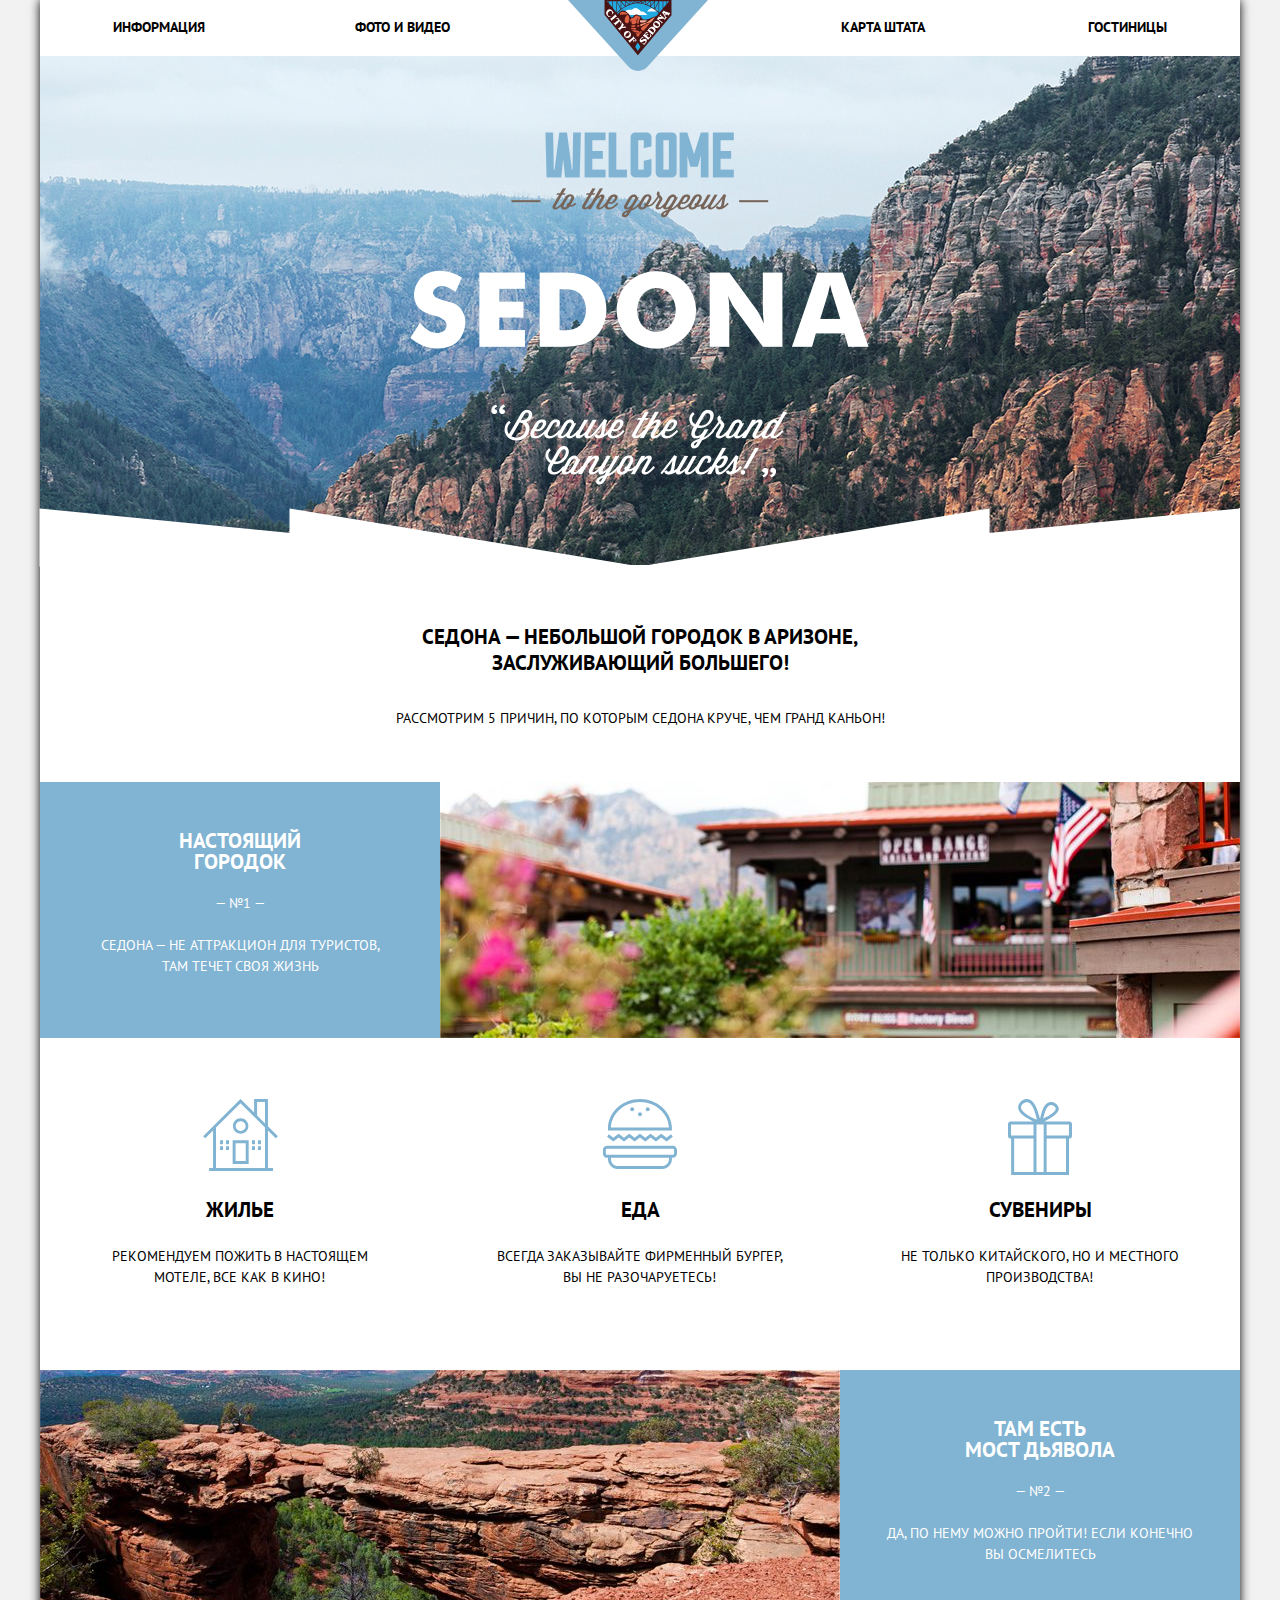
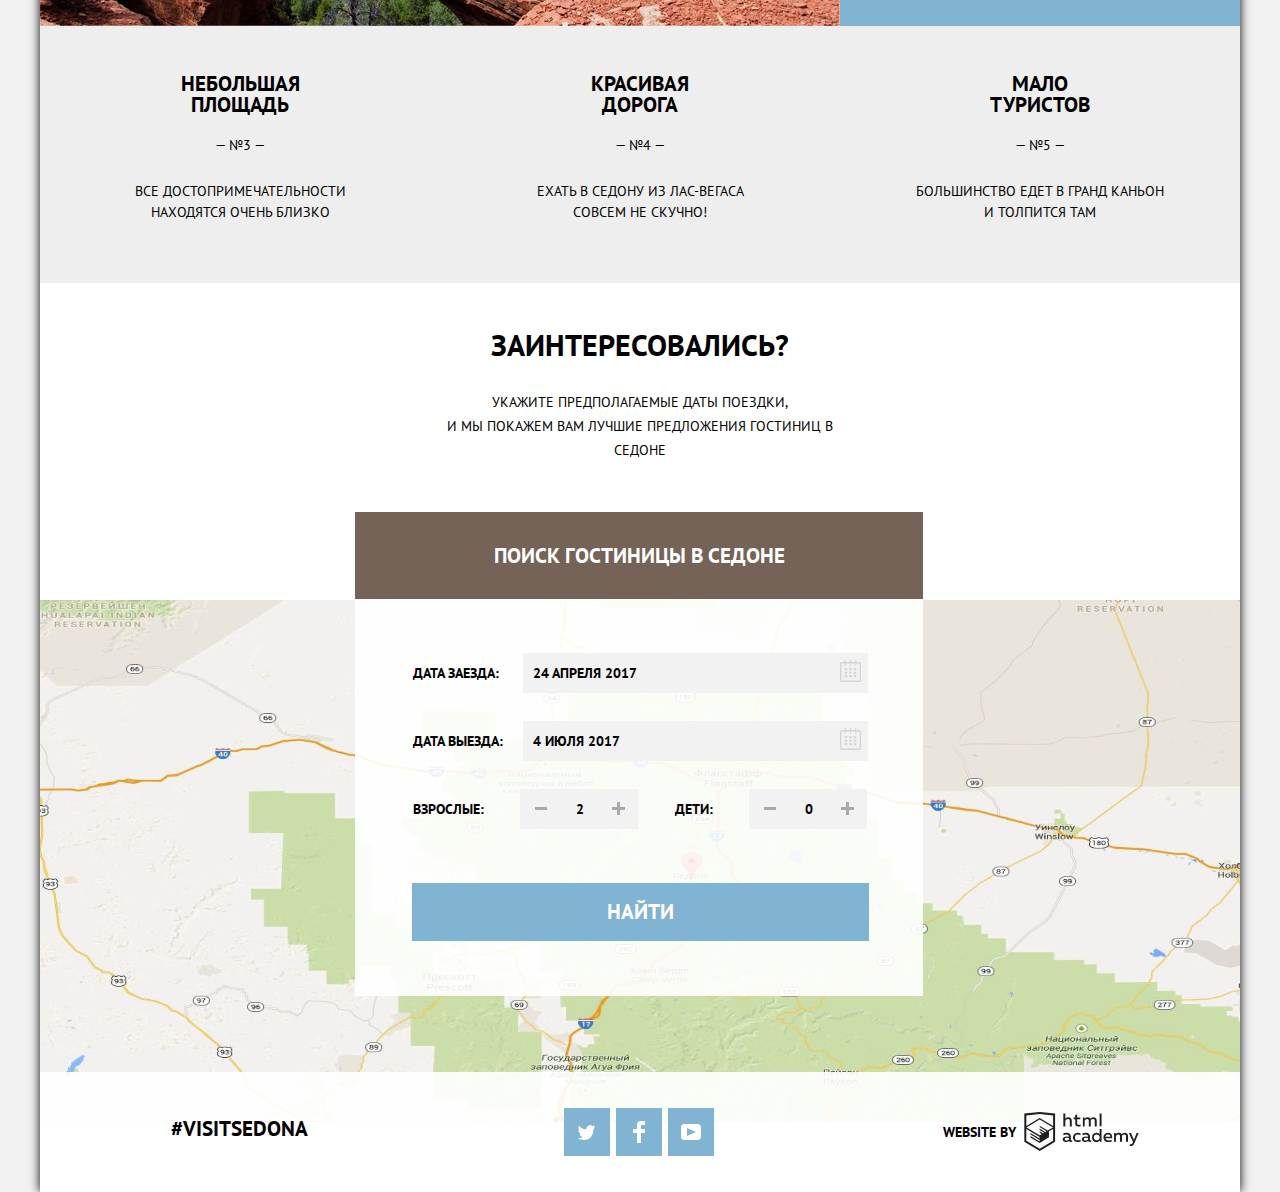
==== commit a8f5ce9a: "В форме отступ, br" ====
--- a/index.html
+++ b/index.html
@@ -34,7 +34,7 @@
 			<section class="reasons-attractions">
 				<div class="reasons-info left">
 					<div class="reasons-wrapper">
-						<h2 class="reasons-name">Настоящий городок</h2>
+						<h2 class="reasons-name">Настоящий<br>городок</h2>
 						<p class="reasons-number">— №1 —</p>
 						<p class="reasons-description">Седона — не аттракцион для туристов, там течет своя жизнь</p>
 					</div>
@@ -56,7 +56,7 @@
 				</section>
 				<div class="reasons-info right">
 					<div class="reasons-wrapper">
-						<h2 class="reasons-name">Там есть мост дьявола</h2>
+						<h2 class="reasons-name">Там есть<br>мост дьявола</h2>
 						<p class="reasons-number">— №2 —</p>
 						<p class="reasons-description">Да, по нему можно пройти! Если конечно вы осмелитесь</p>
 					</div>
--- a/css/style.css
+++ b/css/style.css
@@ -120,6 +120,7 @@
 
 .search-form fieldset {
   border: none;
+  padding-top: 40px;
 }
 
 .search-form label {
@@ -315,7 +316,7 @@
   line-height: 21px;
   font-weight: normal;
 
-  margin-bottom: 13px;
+  margin-bottom: 14px;
 }
 
 .details-button {
@@ -347,7 +348,8 @@
   font-size: 14px;
   font-weight: bold;
   line-height: 21px;
-  padding: 3px 18px;
+  padding: 3px 17px;
+  padding-top: 4px;
   cursor:pointer;
   vertical-align: middle;
 }
@@ -642,7 +644,7 @@
 .form-wrapper {
   background-color: #ffffff;
 
-  padding-top: 49px;
+  padding-top: 44px;
   padding-bottom: 138px;
   margin: 0;
 
@@ -696,7 +698,6 @@
   width: 100%;
   padding-top: 31px;
   padding-bottom: 30px;
-  margin-bottom: 35px;
 
   vertical-align: middle;
   cursor:pointer;
@@ -953,7 +954,7 @@
   display: -webkit-box;
   display: -ms-flexbox;
   display: flex;
-  padding-top: 25px;
+  padding-top: 27px;
   padding-left: 60px;
   padding-right: 73px;
 }
@@ -1141,7 +1142,7 @@
 }
 .search-items {
   width: 528px;
-  padding-top:29px;
+  padding-top:27px;
   padding-bottom:28px;
 
   display: -webkit-box;
@@ -1182,17 +1183,17 @@
   padding: 0;
   -webkit-box-sizing: border-box;
           box-sizing: border-box;
-  border-bottom: 2px solid #e5e5e5;
+  border-bottom: 1px solid #e5e5e5;
 }
 
 .found-hotel:first-child {
-  border-top: 2px solid #e5e5e5;
+  border-top: 1px solid #e5e5e5;
 }
 .inner-item-hotel {
   width: 1056px;
   margin: 0 auto;
   padding-top: 21px;
-  padding-bottom: 12px;  
+  padding-bottom: 13px;  
 
   display: -webkit-box;  
 
@@ -1222,7 +1223,7 @@
 }
 .hotel-button-wrapper{
   display: flex;
-  width: 260px;
+  width: 258px;
   justify-content: space-between;
 }
 .found-hotel-information {
@@ -1260,8 +1261,9 @@
   content: "";
 
   background-image: url("../img/star.svg");
+  background-repeat: round;
   background-size: 21px;
-  width: 84px;
+  width: 90px;
   height: 19px;
   
   font-size: 0;
@@ -1276,8 +1278,9 @@
   content: "";
 
   background-image: url("../img/star.svg");
+  background-repeat: round;
   background-size: 21px;
-  width: 63px;
+  width: 65px;
   height: 19px;
   
   font-size: 0;
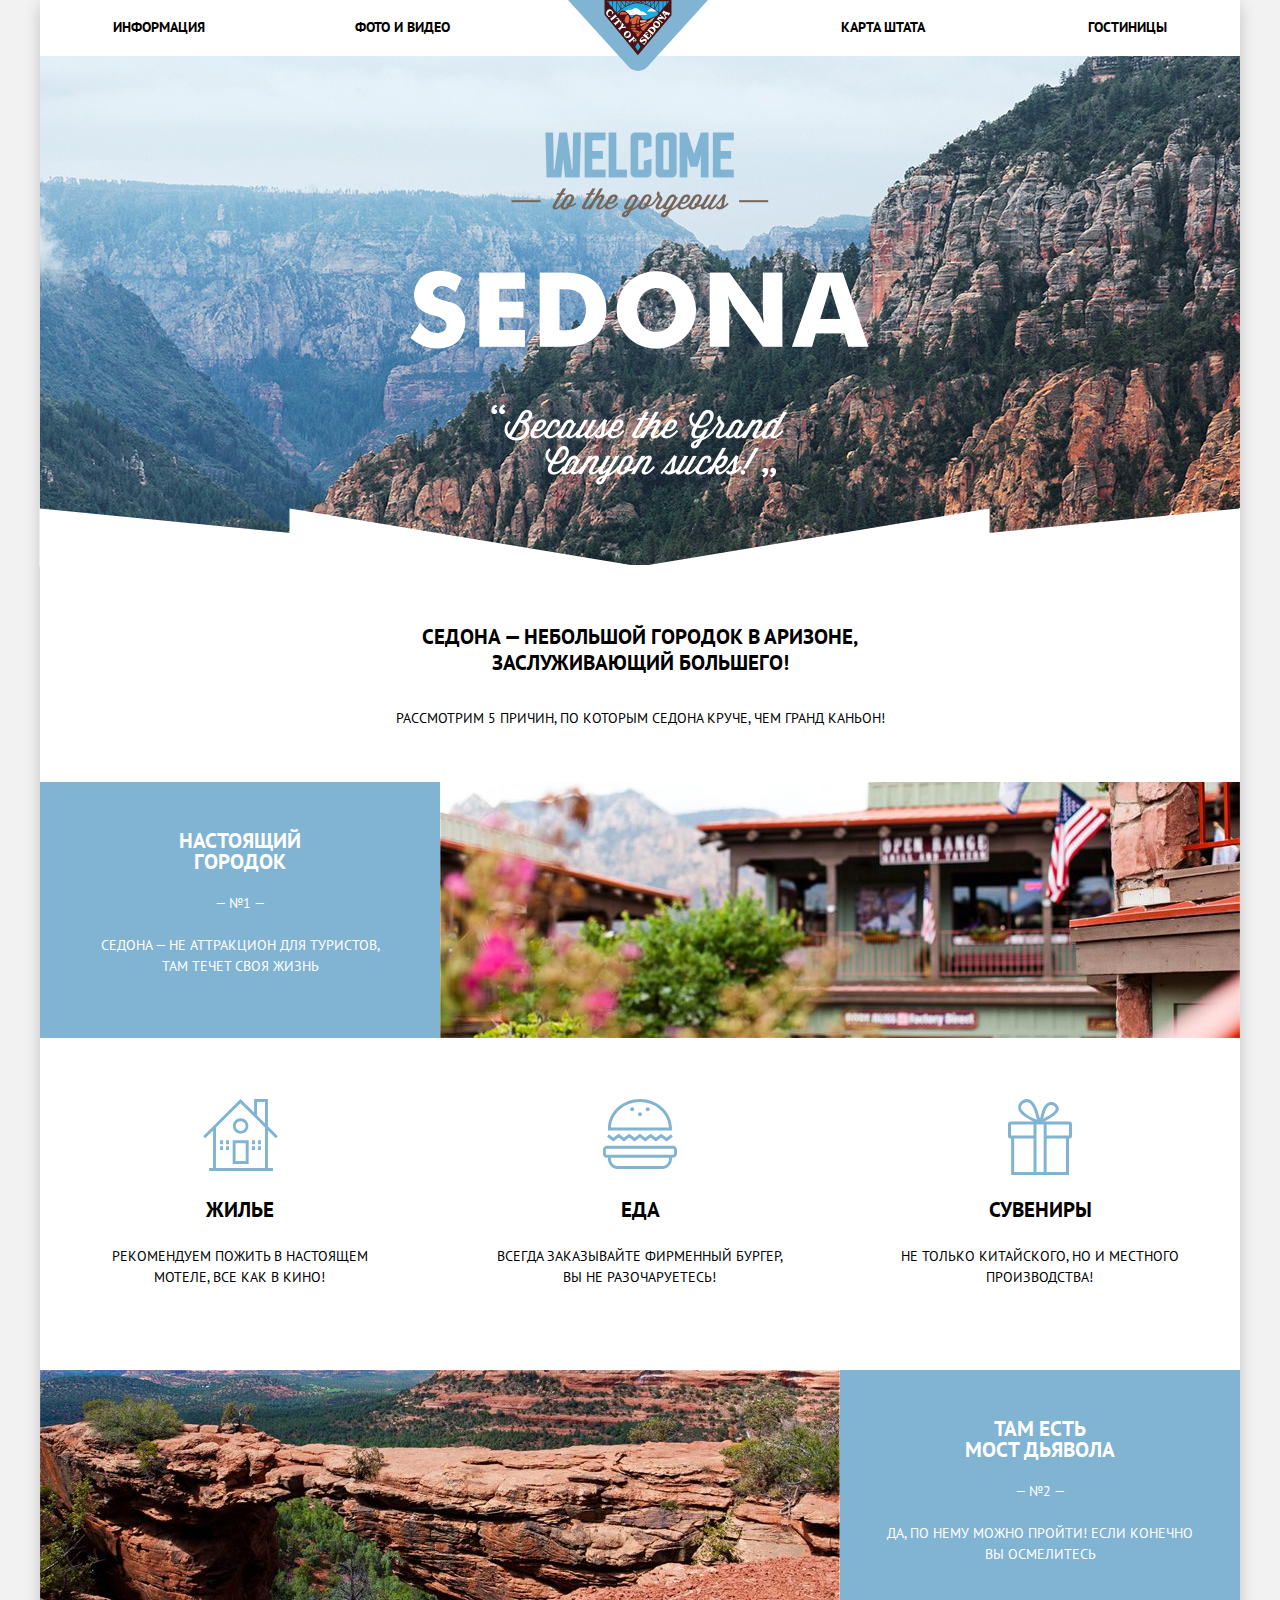
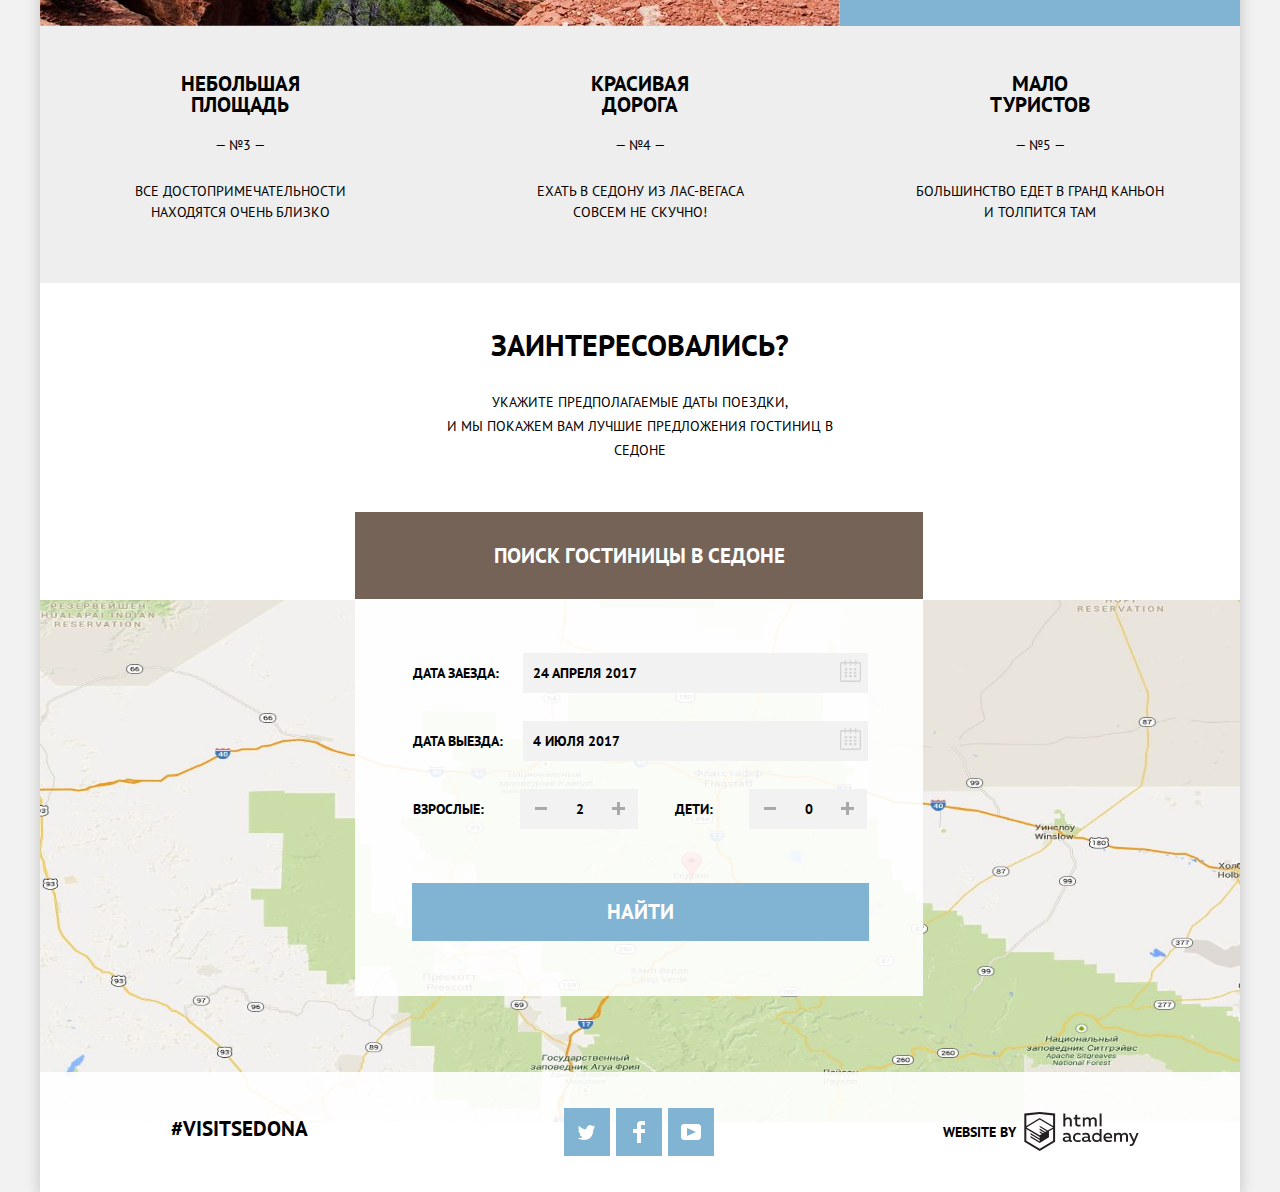
==== commit 3a86bb5d: "выровнены" ====
--- a/index.html
+++ b/index.html
@@ -11,161 +11,163 @@
 
 <body>
 	<div class="container">
-	<header class='main-header'>
-		<a class="main-header-logo" href="#">
-			<img src="img/logo-sedona.svg" width='140' height="71" alt='Лого города Седона'>
-		</a>
-		<nav class='header-navigation'>
-			<ul class='main-navigation'>
-				<li><a href='info.html'>Информация</a></li>
-				<li><a href='media.html'>Фото и видео</a></li>
-				<li><a href='map.html'>Карта штата</a></li>
-				<li><a href='hotels.html'>Гостиницы</a></li>
-			</ul>
-		</nav>
-	</header>
-	<main>
-		<div class="index-main-pic">
-			<img src="img/welcome.png" alt="Welcome to the gorgeous Sedona. Because the Grand Canyon sucks" class="index-main-title" width="459" height="353">
-		</div>
-		<div class="main-slogan-wrapper">
-			<h1 class='main-slogan'>Седона — небольшой городок в Аризоне, заслуживающий большего!</h1>
-			<p>Рассмотрим 5 причин, по которым Седона круче, чем гранд каньон!</p>
-			<section class="reasons-attractions">
-				<div class="reasons-info left">
-					<div class="reasons-wrapper">
-						<h2 class="reasons-name">Настоящий<br>городок</h2>
-						<p class="reasons-number">— №1 —</p>
-						<p class="reasons-description">Седона — не аттракцион для туристов, там течет своя жизнь</p>
+		<header class='main-header'>
+			<a class="main-header-logo" href="#">
+				<img src="img/logo-sedona.svg" width='140' height="71" alt='Лого города Седона'>
+			</a>
+			<nav class='header-navigation'>
+				<ul class='main-navigation'>
+					<li><a href='info.html'>Информация</a></li>
+					<li><a href='media.html'>Фото и видео</a></li>
+					<li><a href='map.html'>Карта штата</a></li>
+					<li><a href='hotels.html'>Гостиницы</a></li>
+				</ul>
+			</nav>
+		</header>
+		<main>
+			<div class="index-main-pic">
+				<img src="img/welcome.png" alt="Welcome to the gorgeous Sedona. Because the Grand Canyon sucks" class="index-main-title"
+				 width="459" height="353">
+			</div>
+			<div class="main-slogan-wrapper">
+				<h1 class='main-slogan'>Седона — небольшой городок в Аризоне, заслуживающий большего!</h1>
+				<p>Рассмотрим 5 причин, по которым Седона круче, чем гранд каньон!</p>
+				<section class="reasons-attractions">
+					<div class="reasons-info left">
+						<div class="reasons-wrapper">
+							<h2 class="reasons-name">Настоящий<br>городок</h2>
+							<p class="reasons-number">— №1 —</p>
+							<p class="reasons-description">Седона — не аттракцион для туристов, там течет своя жизнь</p>
+						</div>
+						<img src="img/ind/reason-number-1.jpg" width="800" height="254" alt="Фото в городе Седона">
 					</div>
-					<img src="img/ind/reason-number-1.jpg" width="800" height="254" alt="Фото в городе Седона">
-				</div>
-				<section class="attractions">
-					<div class="attractions-info left">
-						<h2 class="attractions-name">Жилье</h2>
-						<p class="attractions-description">Рекомендуем пожить в настоящем мотеле, все как в кино!</p>
+					<section class="attractions">
+						<div class="attractions-info left">
+							<h2 class="attractions-name">Жилье</h2>
+							<p class="attractions-description">Рекомендуем пожить в настоящем мотеле, все как в кино!</p>
+						</div>
+						<div class="attractions-info center">
+							<h2 class="attractions-name">Еда</h2>
+							<p class="attractions-description">Всегда заказывайте фирменный бургер, вы не разочаруетесь!</p>
+						</div>
+						<div class="attractions-info right">
+							<h2 class="attractions-name">Сувениры</h2>
+							<p class="attractions-description">Не только китайского, но и местного производства!</p>
+						</div>
+					</section>
+					<div class="reasons-info right">
+						<div class="reasons-wrapper">
+							<h2 class="reasons-name">Там есть<br>мост дьявола</h2>
+							<p class="reasons-number">— №2 —</p>
+							<p class="reasons-description">Да, по нему можно пройти! Если конечно вы осмелитесь</p>
+						</div>
+						<img src="img/ind/reason-number-2.jpg" width="800" height="254" alt="Фото моста дьявола">
 					</div>
-					<div class="attractions-info center">
-						<h2 class="attractions-name">Еда</h2>
-						<p class="attractions-description">Всегда заказывайте фирменный бургер, вы не разочаруетесь!</p>
-					</div>
-					<div class="attractions-info right">
-						<h2 class="attractions-name">Сувениры</h2>
-						<p class="attractions-description">Не только китайского, но и местного производства!</p>
+					<div class="reasons-container">
+						<div class="reasons-info reasons-wrapper">
+							<h2 class="reasons-name">Небольшая площадь</h2>
+							<p class="reasons-number">— №3 —</p>
+							<p class="reasons-description">Все достопримечательности находятся очень близко</p>
+						</div>
+						<div class="reasons-info reasons-wrapper">
+							<h2 class="reasons-name">Красивая дорога</h2>
+							<p class="reasons-number">— №4 —</p>
+							<p class="reasons-description">Ехать в Седону из Лас-Вегаса совсем не скучно!</p>
+						</div>
+						<div class="reasons-info reasons-wrapper">
+							<h2 class="reasons-name">Мало туристов</h2>
+							<p class="reasons-number">— №5 —</p>
+							<p class="reasons-description">Большинство едет в гранд каньон и толпится там</p>
+						</div>
 					</div>
 				</section>
-				<div class="reasons-info right">
-					<div class="reasons-wrapper">
-						<h2 class="reasons-name">Там есть<br>мост дьявола</h2>
-						<p class="reasons-number">— №2 —</p>
-						<p class="reasons-description">Да, по нему можно пройти! Если конечно вы осмелитесь</p>
-					</div>
-					<img src="img/ind/reason-number-2.jpg" width="800" height="254" alt="Фото моста дьявола">
-				</div>
-				<div class="reasons-container">
-					<div class="reasons-info reasons-wrapper">
-						<h2 class="reasons-name">Небольшая площадь</h2>
-						<p class="reasons-number">— №3 —</p>
-						<p class="reasons-description">Все достопримечательности находятся очень близко</p>
-					</div>
-					<div class="reasons-info reasons-wrapper">
-						<h2 class="reasons-name">Красивая дорога</h2>
-						<p class="reasons-number">— №4 —</p>
-						<p class="reasons-description">Ехать в Седону из Лас-Вегаса совсем не скучно!</p>
-					</div>
-					<div class="reasons-info reasons-wrapper">
-						<h2 class="reasons-name">Мало туристов</h2>
-						<p class="reasons-number">— №5 —</p>
-						<p class="reasons-description">Большинство едет в гранд каньон и толпится там</p>
-					</div>
-				</div>
-			</section>
-			<section class="travel-search">
-				<div class="travel-search-form">
-					<div class="form-wrapper">
-						<b>Заинтересовались?</b>
-						<p><span>Укажите предполагаемые даты поездки,</span> и мы покажем вам лучшие предложения гостиниц в Седоне</p>
-					</div>
-					<div class="map-wrapper">
-						<img src="img/ind/map.jpg" width="1200" height="522" alt="Город Седона на карте">
-						<div class="main-form">
-							<button class="button travel-search-button">Поиск гостиницы в Седоне</button>
-							<form class="search-form" action="https://echo.htmlacademy.ru" method="post">
-								<fieldset>
-									<legend class="visually-hidden">Выбор параметров поиска гостиницы</legend>
-									<p class="search-parameter search-date">
-										<label for="arrival-date-field">Дата заезда:</label>
-										<input id="arrival-date-field" type="text" name="arrival-date" value="" placeholder="24 апреля 2017" required>
-										<button class="calendar" id="calendar-arrival"><svg fill="#FFF" xmlns="http://www.w3.org/2000/svg" width="21" height="22"
-											 viewBox="0 0 21 22">
-												<path d="M19.251 2.025h-2.845V.648c0-.381-.294-.689-.656-.689-.363 0-.656.308-.656.689v1.377h-3.938V.648c0-.381-.294-.689-.655-.689-.363 0-.657.308-.657.689v1.377H5.906V.648c0-.381-.294-.689-.656-.689-.363 0-.657.308-.657.689v1.377H1.75C.784 2.025 0 2.847 0 3.862v16.302C0 21.179.784 22 1.75 22h17.501c.966 0 1.749-.821 1.749-1.836V3.862c0-1.015-.783-1.837-1.749-1.837zm.437 18.139a.448.448 0 0 1-.437.459H1.75a.45.45 0 0 1-.438-.459V3.862a.45.45 0 0 1 .438-.459h2.844v1.378c0 .381.294.689.657.689.362 0 .656-.308.656-.689V3.403h3.938v1.378c0 .381.294.689.657.689.361 0 .655-.308.655-.689V3.403h3.938v1.378c0 .381.293.689.656.689.362 0 .656-.308.656-.689V3.403h2.845c.241 0 .437.206.437.459v16.302z"
-												/>
-												<path d="M4.594 8.225h2.625v2.066H4.594zM4.594 11.668h2.625v2.067H4.594zM4.594 15.112h2.625v2.066H4.594zM9.188 15.112h2.625v2.066H9.188zM9.188 11.668h2.625v2.067H9.188zM9.188 8.225h2.625v2.066H9.188zM13.781 15.112h2.625v2.066h-2.625zM13.781 11.668h2.625v2.067h-2.625zM13.781 8.225h2.625v2.066h-2.625z"
-												/></svg></button>
-									</p>
-									<p class="search-parameter search-date">
-										<label for="departure-date-field">Дата выезда:</label>
-										<input id="departure-date-field" type="text" name="departure-date" value="" placeholder="4 июля 2017" required>
-										<button class="calendar" id="calendar-departure"><svg fill="#FFF" xmlns="http://www.w3.org/2000/svg" width="21" height="22"
-											 viewBox="0 0 21 22">
-												<path d="M19.251 2.025h-2.845V.648c0-.381-.294-.689-.656-.689-.363 0-.656.308-.656.689v1.377h-3.938V.648c0-.381-.294-.689-.655-.689-.363 0-.657.308-.657.689v1.377H5.906V.648c0-.381-.294-.689-.656-.689-.363 0-.657.308-.657.689v1.377H1.75C.784 2.025 0 2.847 0 3.862v16.302C0 21.179.784 22 1.75 22h17.501c.966 0 1.749-.821 1.749-1.836V3.862c0-1.015-.783-1.837-1.749-1.837zm.437 18.139a.448.448 0 0 1-.437.459H1.75a.45.45 0 0 1-.438-.459V3.862a.45.45 0 0 1 .438-.459h2.844v1.378c0 .381.294.689.657.689.362 0 .656-.308.656-.689V3.403h3.938v1.378c0 .381.294.689.657.689.361 0 .655-.308.655-.689V3.403h3.938v1.378c0 .381.293.689.656.689.362 0 .656-.308.656-.689V3.403h2.845c.241 0 .437.206.437.459v16.302z"
-												/>
-												<path d="M4.594 8.225h2.625v2.066H4.594zM4.594 11.668h2.625v2.067H4.594zM4.594 15.112h2.625v2.066H4.594zM9.188 15.112h2.625v2.066H9.188zM9.188 11.668h2.625v2.067H9.188zM9.188 8.225h2.625v2.066H9.188zM13.781 15.112h2.625v2.066h-2.625zM13.781 11.668h2.625v2.067h-2.625zM13.781 8.225h2.625v2.066h-2.625z"
-												/></svg></button>
-									</p>
+				<section class="travel-search">
+					<div class="travel-search-form">
+						<div class="form-wrapper">
+							<b>Заинтересовались?</b>
+							<p><span>Укажите предполагаемые даты поездки,</span> и мы покажем вам лучшие предложения гостиниц в Седоне</p>
+						</div>
+						<div class="map-wrapper">
+							<img src="img/ind/map.jpg" width="1200" height="522" alt="Город Седона на карте">
+							<div class="main-form">
+								<button class="button travel-search-button">Поиск гостиницы в Седоне</button>
+								<form class="search-form" action="https://echo.htmlacademy.ru" method="post">
+									<fieldset>
+										<legend class="visually-hidden">Выбор параметров поиска гостиницы</legend>
+										<p class="search-parameter search-date">
+											<label for="arrival-date-field">Дата заезда:</label>
+											<input id="arrival-date-field" type="text" name="arrival-date" value="" placeholder="24 апреля 2017"
+											 required>
+											<button class="calendar" id="calendar-arrival"><svg fill="#FFF" xmlns="http://www.w3.org/2000/svg" width="21"
+												 height="22" viewBox="0 0 21 22">
+													<path d="M19.251 2.025h-2.845V.648c0-.381-.294-.689-.656-.689-.363 0-.656.308-.656.689v1.377h-3.938V.648c0-.381-.294-.689-.655-.689-.363 0-.657.308-.657.689v1.377H5.906V.648c0-.381-.294-.689-.656-.689-.363 0-.657.308-.657.689v1.377H1.75C.784 2.025 0 2.847 0 3.862v16.302C0 21.179.784 22 1.75 22h17.501c.966 0 1.749-.821 1.749-1.836V3.862c0-1.015-.783-1.837-1.749-1.837zm.437 18.139a.448.448 0 0 1-.437.459H1.75a.45.45 0 0 1-.438-.459V3.862a.45.45 0 0 1 .438-.459h2.844v1.378c0 .381.294.689.657.689.362 0 .656-.308.656-.689V3.403h3.938v1.378c0 .381.294.689.657.689.361 0 .655-.308.655-.689V3.403h3.938v1.378c0 .381.293.689.656.689.362 0 .656-.308.656-.689V3.403h2.845c.241 0 .437.206.437.459v16.302z" />
+													<path d="M4.594 8.225h2.625v2.066H4.594zM4.594 11.668h2.625v2.067H4.594zM4.594 15.112h2.625v2.066H4.594zM9.188 15.112h2.625v2.066H9.188zM9.188 11.668h2.625v2.067H9.188zM9.188 8.225h2.625v2.066H9.188zM13.781 15.112h2.625v2.066h-2.625zM13.781 11.668h2.625v2.067h-2.625zM13.781 8.225h2.625v2.066h-2.625z" /></svg></button>
+										</p>
+										<p class="search-parameter search-date">
+											<label for="departure-date-field">Дата выезда:</label>
+											<input id="departure-date-field" type="text" name="departure-date" value="" placeholder="4 июля 2017"
+											 required>
+											<button class="calendar" id="calendar-departure"><svg fill="#FFF" xmlns="http://www.w3.org/2000/svg" width="21"
+												 height="22" viewBox="0 0 21 22">
+													<path d="M19.251 2.025h-2.845V.648c0-.381-.294-.689-.656-.689-.363 0-.656.308-.656.689v1.377h-3.938V.648c0-.381-.294-.689-.655-.689-.363 0-.657.308-.657.689v1.377H5.906V.648c0-.381-.294-.689-.656-.689-.363 0-.657.308-.657.689v1.377H1.75C.784 2.025 0 2.847 0 3.862v16.302C0 21.179.784 22 1.75 22h17.501c.966 0 1.749-.821 1.749-1.836V3.862c0-1.015-.783-1.837-1.749-1.837zm.437 18.139a.448.448 0 0 1-.437.459H1.75a.45.45 0 0 1-.438-.459V3.862a.45.45 0 0 1 .438-.459h2.844v1.378c0 .381.294.689.657.689.362 0 .656-.308.656-.689V3.403h3.938v1.378c0 .381.294.689.657.689.361 0 .655-.308.655-.689V3.403h3.938v1.378c0 .381.293.689.656.689.362 0 .656-.308.656-.689V3.403h2.845c.241 0 .437.206.437.459v16.302z" />
+													<path d="M4.594 8.225h2.625v2.066H4.594zM4.594 11.668h2.625v2.067H4.594zM4.594 15.112h2.625v2.066H4.594zM9.188 15.112h2.625v2.066H9.188zM9.188 11.668h2.625v2.067H9.188zM9.188 8.225h2.625v2.066H9.188zM13.781 15.112h2.625v2.066h-2.625zM13.781 11.668h2.625v2.067h-2.625zM13.781 8.225h2.625v2.066h-2.625z" /></svg></button>
+										</p>
 
-									<p class="search-parameter">
-										<label for="adults-quantity">Взрослые:</label>
-										<span class="parameter-wrap">
-											<button type="button" class="reduce">Уменьшить</button>
-											<input class="quantity" id="adults-quantity" type="text" name="adults" placeholder="2">
-											<button type="button" class="add">Увеличить</button>
-										</span>
-										<label for="children-quantity">Дети:</label>
-										<span class="parameter-wrap">
-											<button type="button" class="reduce">Уменьшить</button>
-											<input class="quantity" id="children-quantity" type="text" name="children" placeholder="0">
-											<button type="button" class="add">Увеличить</button>
-										</span>
-									</p>
+										<p class="search-parameter">
+											<label for="adults-quantity">Взрослые:</label>
+											<span class="parameter-wrap">
+												<button type="button" class="reduce">Уменьшить</button>
+												<input class="quantity" id="adults-quantity" type="text" name="adults" placeholder="2">
+												<button type="button" class="add">Увеличить</button>
+											</span>
+											<label for="children-quantity">Дети:</label>
+											<span class="parameter-wrap">
+												<button type="button" class="reduce">Уменьшить</button>
+												<input class="quantity" id="children-quantity" type="text" name="children" placeholder="0">
+												<button type="button" class="add">Увеличить</button>
+											</span>
+										</p>
 
-									<button class="button search-submit" type="submit">Найти</button>
-								</fieldset>
-							</form>
+										<button class="button search-submit" type="submit">Найти</button>
+									</fieldset>
+								</form>
+							</div>
 						</div>
 					</div>
-				</div>
-			</section>
-		</div>
-	</main>
-	<footer class="main-footer index-footer">
-		<a href="#" class="sedona-hashtag">#visitsedona</a>
-		<ul>
-			<li><a class="social-button" href="#"><span class="visually-hidden">Твиттер</span>
-					<svg xmlns="http://www.w3.org/2000/svg" xmlns:xlink="http://www.w3.org/1999/xlink" width="17" height="15" viewBox="0 0 17 15">
-						<path fill="#FFF" d="M10.95.144c1.685-.496 2.984.27 3.577 1.179.673-.231 1.331-.481 2.011-.708a2.345 2.345 0 0 1-.857 1.768c.685.17 1.304-.491 1.304-.491-.169 1-1.006 1.788-1.563 2.024-.231 6.75-3.175 11.217-10.077 11.082h-.446c-.41 0-4.164-.46-4.898-1.887 2.271.196 3.893-.422 4.693-1.177-.96-.3-2.679-.477-2.979-2.95.349.106.564.228 1.19.119C1.705 8.247.374 7.53.448 5.33c.285.328 1.067.536 1.34.472C1.085 5.561-.182 2.442.894.85c1.818 1.854 3.735 3.606 7.152 3.773C8.254 2.33 9.183.793 10.95.144z"
-						/></svg>
-				</a></li>
-			<li><a class="social-button" href="#"><span class="visually-hidden">Фейсбук</span>
-					<svg xmlns="http://www.w3.org/2000/svg" width="12" height="22" viewBox="0 0 12 22">
-						<path fill="#FFF" d="M12 4V0H8a4 4 0 0 0-4 4v4H0v4h4v10h4V12h4V8H8V4h4z" /></svg></a></li>
-			<li><a class="social-button" href="#"><span class="visually-hidden">YouTube</span>
-					<svg xmlns="http://www.w3.org/2000/svg" xmlns:xlink="http://www.w3.org/1999/xlink" width="20" height="16" viewBox="0 0 20 16">
-						<path fill="#FFF" d="M17 0H3C1.35 0 0 1.35 0 3v10c0 1.65 1.35 3 3 3h14c1.65 0 3-1.35 3-3V3c0-1.65-1.35-3-3-3zM6.027 11.998V4.002L15.014 8l-8.987 3.998z"
-						/></svg>
-				</a></li>
-		</ul>
-		<p class="footer-copyright">
-			<b>Website by</b>
-			<a class="redirection-htmlacademy" href="https://htmlacademy.ru/intensive/htmlcss"><span class="visually-hidden">HTML Academy</span>
-				<svg id="Layer_1" data-name="Layer 1" xmlns="http://www.w3.org/2000/svg" width="121" height="39" viewBox="0 0 108.08 36.85"><title>logo-htmlacademy-small1</title>
-					<path d="M44.61,26.88a2,2,0,0,0,.55-0.1v1.33a3.25,3.25,0,0,1-1.18.21,1.67,1.67,0,0,1-1.67-1,4.84,4.84,0,0,1-3.14,1.08c-1.51,0-2.91-.83-2.91-2.55,0-2.13,2-2.79,3.71-2.79a11.08,11.08,0,0,1,2.17.25v-0.3c0-1-.76-1.77-2.19-1.77a7.42,7.42,0,0,0-3,.64v-1.7a10.21,10.21,0,0,1,3.19-.55c2.36,0,3.81,1.12,3.81,3.65v3a0.54,0.54,0,0,0,.49.59h0.17Zm-6.44-1.13A1.35,1.35,0,0,0,39.63,27h0.11a3.39,3.39,0,0,0,2.41-1V24.58a9.72,9.72,0,0,0-1.81-.21c-1,0-2.16.33-2.16,1.38h0Zm12.36-6.11a5,5,0,0,1,2.57.64V22a4.08,4.08,0,0,0-2.3-.7,2.75,2.75,0,1,0,0,5.49,5,5,0,0,0,2.43-.64v1.71a6.27,6.27,0,0,1-2.76.57A4.21,4.21,0,0,1,46,24.51q0-.21,0-0.41a4.32,4.32,0,0,1,4.18-4.46h0.38Zm12.17,7.24a2,2,0,0,0,.55-0.1v1.33a3.25,3.25,0,0,1-1.18.21,1.67,1.67,0,0,1-1.67-1,4.84,4.84,0,0,1-3.14,1.08c-1.51,0-2.91-.83-2.91-2.55,0-2.13,2-2.79,3.71-2.79a11.08,11.08,0,0,1,2.17.25v-0.3c0-1-.76-1.77-2.19-1.77a7.42,7.42,0,0,0-3,.64v-1.7a10.21,10.21,0,0,1,3.19-.55c2.36,0,3.81,1.12,3.81,3.65v3a0.54,0.54,0,0,0,.49.59h0.17Zm-6.44-1.13A1.35,1.35,0,0,0,57.73,27h0.11a3.39,3.39,0,0,0,2.41-1V24.58a9.72,9.72,0,0,0-1.81-.21c-1.06,0-2.16.33-2.16,1.38h0ZM73,16V28.2H71.35V26.88a3.88,3.88,0,0,1-3.19,1.54,4.4,4.4,0,0,1,0-8.78,3.81,3.81,0,0,1,3,1.3V16H73Zm-4.53,5.22a2.76,2.76,0,1,0,0,5.52A2.86,2.86,0,0,0,71.15,25V23A2.91,2.91,0,0,0,68.49,21.27ZM79,19.64c3.31,0,4.46,2.68,3.92,5.09H76.7c0.21,1.5,1.67,2.11,3.19,2.11a6.11,6.11,0,0,0,2.64-.59v1.6a7.14,7.14,0,0,1-3,.57C77,28.42,74.78,27,74.78,24a4.18,4.18,0,0,1,4-4.39H79Zm0.09,1.54a2.28,2.28,0,0,0-2.44,2.1v0.06H81.3A2,2,0,0,0,79.13,21.18Zm5.73,7V19.87h1.65v1a3.81,3.81,0,0,1,2.78-1.27A2.86,2.86,0,0,1,91.89,21a4.12,4.12,0,0,1,2.91-1.33A3.06,3.06,0,0,1,98,23V28.2h-1.9V23.05a1.59,1.59,0,0,0-1.42-1.75H94.42a2.8,2.8,0,0,0-2.07,1.12V28.2h-1.9V23.05A1.59,1.59,0,0,0,89,21.31H88.8a3,3,0,0,0-2.21,1.29v5.63H84.86Zm21.31-8.33h1.9l-3.91,9.46c-0.9,2.17-2.09,2.86-3.35,2.86a4.76,4.76,0,0,1-1.1-.14V30.46a2.86,2.86,0,0,0,.85.12c0.9,0,1.58-.64,2.07-1.9l0.17-.42-4-8.4h2l2.86,6.29ZM38.73,1.46V6.22a3.81,3.81,0,0,1,2.7-1.14,3.25,3.25,0,0,1,3.44,3.4v5.15H43V8.72a1.81,1.81,0,0,0-1.61-2h-0.3a2.93,2.93,0,0,0-2.32,1.39v5.52h-1.9V1.46h1.9ZM49.94,2.31v3h3V6.91h-3v3.81c0,1.1.5,1.46,1.58,1.46a4.49,4.49,0,0,0,1.69-.33v1.6A6.8,6.8,0,0,1,51,13.8a2.55,2.55,0,0,1-2.86-2.74V6.89H46.58V5.26h1.5V2.74Zm5.4,11.31V5.28H57v1A3.81,3.81,0,0,1,59.77,5a2.86,2.86,0,0,1,2.6,1.33A4.12,4.12,0,0,1,65.28,5,3.06,3.06,0,0,1,68.44,8.4v5.21h-1.9V8.46a1.59,1.59,0,0,0-1.42-1.75H64.89a2.8,2.8,0,0,0-2.07,1.12v5.78h-1.9V8.46A1.59,1.59,0,0,0,59.5,6.71H59.27A3,3,0,0,0,57.06,8v5.63H55.34ZM71.17,1.45H73V13.6H71.17V1.45ZM14.71,0H14.55L0,1.54V28.21l14.55,8.66,14.55-8.66V1.54Zm12.5,27.1L14.55,34.64,1.9,27.12V16.18l12.59,7.5V25L5.86,19.9v1.31l8.68,5.21v1.39L5.87,22.65V24l8.68,5.21,8.75-5.24V18.31L27.2,16V27.12Zm0-12.53-3.48,2-1.6,1L14.51,13v1.31L21,18.23H21l-0.14.09-1,.54-5.37-3.2V17l4.24,2.52-1,.67-3.2-1.9v1.31l2.1,1.24L14.5,22.1,2,14.65,14.51,7.11Zm0-1.32L14.49,5.76,1.91,13.25v-10L14.56,1.92,27.21,3.25v10h0Z"
-					 transform="translate(0 -0.02)" fill="#231f20" /></svg>
-			</a>
-		</p>
-	</footer>
-</div>
+				</section>
+			</div>
+		</main>
+		<footer class="main-footer index-footer">
+			<a href="#" class="sedona-hashtag">#visitsedona</a>
+			<ul>
+				<li><a class="social-button" href="#"><span class="visually-hidden">Твиттер</span>
+						<svg xmlns="http://www.w3.org/2000/svg" xmlns:xlink="http://www.w3.org/1999/xlink" width="17" height="15" viewBox="0 0 17 15">
+							<path fill="#FFF" d="M10.95.144c1.685-.496 2.984.27 3.577 1.179.673-.231 1.331-.481 2.011-.708a2.345 2.345 0 0 1-.857 1.768c.685.17 1.304-.491 1.304-.491-.169 1-1.006 1.788-1.563 2.024-.231 6.75-3.175 11.217-10.077 11.082h-.446c-.41 0-4.164-.46-4.898-1.887 2.271.196 3.893-.422 4.693-1.177-.96-.3-2.679-.477-2.979-2.95.349.106.564.228 1.19.119C1.705 8.247.374 7.53.448 5.33c.285.328 1.067.536 1.34.472C1.085 5.561-.182 2.442.894.85c1.818 1.854 3.735 3.606 7.152 3.773C8.254 2.33 9.183.793 10.95.144z" /></svg>
+					</a></li>
+				<li><a class="social-button" href="#"><span class="visually-hidden">Фейсбук</span>
+						<svg xmlns="http://www.w3.org/2000/svg" width="12" height="22" viewBox="0 0 12 22">
+							<path fill="#FFF" d="M12 4V0H8a4 4 0 0 0-4 4v4H0v4h4v10h4V12h4V8H8V4h4z" /></svg></a></li>
+				<li><a class="social-button" href="#"><span class="visually-hidden">YouTube</span>
+						<svg xmlns="http://www.w3.org/2000/svg" xmlns:xlink="http://www.w3.org/1999/xlink" width="20" height="16" viewBox="0 0 20 16">
+							<path fill="#FFF" d="M17 0H3C1.35 0 0 1.35 0 3v10c0 1.65 1.35 3 3 3h14c1.65 0 3-1.35 3-3V3c0-1.65-1.35-3-3-3zM6.027 11.998V4.002L15.014 8l-8.987 3.998z" /></svg>
+					</a></li>
+			</ul>
+			<p class="footer-copyright">
+				<b>Website by</b>
+				<a class="redirection-htmlacademy" href="https://htmlacademy.ru/intensive/htmlcss"><span class="visually-hidden">HTML
+						Academy</span>
+					<svg id="Layer_1" data-name="Layer 1" xmlns="http://www.w3.org/2000/svg" width="121" height="39" viewBox="0 0 108.08 36.85">
+						<title>logo-htmlacademy-small1</title>
+						<path d="M44.61,26.88a2,2,0,0,0,.55-0.1v1.33a3.25,3.25,0,0,1-1.18.21,1.67,1.67,0,0,1-1.67-1,4.84,4.84,0,0,1-3.14,1.08c-1.51,0-2.91-.83-2.91-2.55,0-2.13,2-2.79,3.71-2.79a11.08,11.08,0,0,1,2.17.25v-0.3c0-1-.76-1.77-2.19-1.77a7.42,7.42,0,0,0-3,.64v-1.7a10.21,10.21,0,0,1,3.19-.55c2.36,0,3.81,1.12,3.81,3.65v3a0.54,0.54,0,0,0,.49.59h0.17Zm-6.44-1.13A1.35,1.35,0,0,0,39.63,27h0.11a3.39,3.39,0,0,0,2.41-1V24.58a9.72,9.72,0,0,0-1.81-.21c-1,0-2.16.33-2.16,1.38h0Zm12.36-6.11a5,5,0,0,1,2.57.64V22a4.08,4.08,0,0,0-2.3-.7,2.75,2.75,0,1,0,0,5.49,5,5,0,0,0,2.43-.64v1.71a6.27,6.27,0,0,1-2.76.57A4.21,4.21,0,0,1,46,24.51q0-.21,0-0.41a4.32,4.32,0,0,1,4.18-4.46h0.38Zm12.17,7.24a2,2,0,0,0,.55-0.1v1.33a3.25,3.25,0,0,1-1.18.21,1.67,1.67,0,0,1-1.67-1,4.84,4.84,0,0,1-3.14,1.08c-1.51,0-2.91-.83-2.91-2.55,0-2.13,2-2.79,3.71-2.79a11.08,11.08,0,0,1,2.17.25v-0.3c0-1-.76-1.77-2.19-1.77a7.42,7.42,0,0,0-3,.64v-1.7a10.21,10.21,0,0,1,3.19-.55c2.36,0,3.81,1.12,3.81,3.65v3a0.54,0.54,0,0,0,.49.59h0.17Zm-6.44-1.13A1.35,1.35,0,0,0,57.73,27h0.11a3.39,3.39,0,0,0,2.41-1V24.58a9.72,9.72,0,0,0-1.81-.21c-1.06,0-2.16.33-2.16,1.38h0ZM73,16V28.2H71.35V26.88a3.88,3.88,0,0,1-3.19,1.54,4.4,4.4,0,0,1,0-8.78,3.81,3.81,0,0,1,3,1.3V16H73Zm-4.53,5.22a2.76,2.76,0,1,0,0,5.52A2.86,2.86,0,0,0,71.15,25V23A2.91,2.91,0,0,0,68.49,21.27ZM79,19.64c3.31,0,4.46,2.68,3.92,5.09H76.7c0.21,1.5,1.67,2.11,3.19,2.11a6.11,6.11,0,0,0,2.64-.59v1.6a7.14,7.14,0,0,1-3,.57C77,28.42,74.78,27,74.78,24a4.18,4.18,0,0,1,4-4.39H79Zm0.09,1.54a2.28,2.28,0,0,0-2.44,2.1v0.06H81.3A2,2,0,0,0,79.13,21.18Zm5.73,7V19.87h1.65v1a3.81,3.81,0,0,1,2.78-1.27A2.86,2.86,0,0,1,91.89,21a4.12,4.12,0,0,1,2.91-1.33A3.06,3.06,0,0,1,98,23V28.2h-1.9V23.05a1.59,1.59,0,0,0-1.42-1.75H94.42a2.8,2.8,0,0,0-2.07,1.12V28.2h-1.9V23.05A1.59,1.59,0,0,0,89,21.31H88.8a3,3,0,0,0-2.21,1.29v5.63H84.86Zm21.31-8.33h1.9l-3.91,9.46c-0.9,2.17-2.09,2.86-3.35,2.86a4.76,4.76,0,0,1-1.1-.14V30.46a2.86,2.86,0,0,0,.85.12c0.9,0,1.58-.64,2.07-1.9l0.17-.42-4-8.4h2l2.86,6.29ZM38.73,1.46V6.22a3.81,3.81,0,0,1,2.7-1.14,3.25,3.25,0,0,1,3.44,3.4v5.15H43V8.72a1.81,1.81,0,0,0-1.61-2h-0.3a2.93,2.93,0,0,0-2.32,1.39v5.52h-1.9V1.46h1.9ZM49.94,2.31v3h3V6.91h-3v3.81c0,1.1.5,1.46,1.58,1.46a4.49,4.49,0,0,0,1.69-.33v1.6A6.8,6.8,0,0,1,51,13.8a2.55,2.55,0,0,1-2.86-2.74V6.89H46.58V5.26h1.5V2.74Zm5.4,11.31V5.28H57v1A3.81,3.81,0,0,1,59.77,5a2.86,2.86,0,0,1,2.6,1.33A4.12,4.12,0,0,1,65.28,5,3.06,3.06,0,0,1,68.44,8.4v5.21h-1.9V8.46a1.59,1.59,0,0,0-1.42-1.75H64.89a2.8,2.8,0,0,0-2.07,1.12v5.78h-1.9V8.46A1.59,1.59,0,0,0,59.5,6.71H59.27A3,3,0,0,0,57.06,8v5.63H55.34ZM71.17,1.45H73V13.6H71.17V1.45ZM14.71,0H14.55L0,1.54V28.21l14.55,8.66,14.55-8.66V1.54Zm12.5,27.1L14.55,34.64,1.9,27.12V16.18l12.59,7.5V25L5.86,19.9v1.31l8.68,5.21v1.39L5.87,22.65V24l8.68,5.21,8.75-5.24V18.31L27.2,16V27.12Zm0-12.53-3.48,2-1.6,1L14.51,13v1.31L21,18.23H21l-0.14.09-1,.54-5.37-3.2V17l4.24,2.52-1,.67-3.2-1.9v1.31l2.1,1.24L14.5,22.1,2,14.65,14.51,7.11Zm0-1.32L14.49,5.76,1.91,13.25v-10L14.56,1.92,27.21,3.25v10h0Z"
+						 transform="translate(0 -0.02)" fill="#231f20" />
+					</svg>
+				</a>
+			</p>
+		</footer>
+	</div>
+	<script src="js/app.min.js">
 
+	</script>
 </body>
 
 </html>--- a/css/style.css
+++ b/css/style.css
@@ -10,7 +10,6 @@
 
   background-color: #f2f2f2;
   position: relative;
-
 }
 
 a {
@@ -28,12 +27,12 @@
   list-style: none;
 }
 .main-navigation a.current-page {
-  cursor:pointer;
+  cursor: pointer;
   color: #766357;
 }
 
 .main-navigation a {
-  cursor:pointer;
+  cursor: pointer;
   color: #000000;
 }
 .main-navigation a:hover,
@@ -105,7 +104,7 @@
   background-color: #766357;
   border: none;
 
-  cursor:pointer;
+  cursor: pointer;
 }
 
 .travel-search-button:hover,
@@ -121,8 +120,22 @@
 .search-form fieldset {
   border: none;
   padding-top: 40px;
-}
-
+  transition: 0.45s;
+  transition-timing-function: ease-in-out;
+}
+
+.search-form-hidden {
+  max-height: 87px;
+  overflow: hidden;
+  transition: 0.4s;
+}
+
+.search-form-hidden fieldset {
+  visibility: hidden;
+  opacity: 0;
+  transition: 0.45s;
+  transition-timing-function: ease-in-out;
+}
 .search-form label {
   font-weight: bold;
 }
@@ -190,7 +203,7 @@
 }
 
 .main-footer a {
-  cursor:pointer;
+  cursor: pointer;
   color: #000000;
 }
 .main-footer ul {
@@ -213,7 +226,6 @@
   background-size: cover;
   background-position-y: center;
   background-repeat: no-repeat;
- 
 }
 
 .search-filters fieldset {
@@ -232,7 +244,7 @@
 
 .filter-button {
   display: block;
-  width:135px;
+  width: 135px;
   margin-left: 100px;
   padding: 6px 35px;
 
@@ -246,7 +258,7 @@
 
   background-color: transparent;
 
-  cursor:pointer;
+  cursor: pointer;
 }
 .filter-button:hover,
 .filter-button:focus {
@@ -271,7 +283,7 @@
   list-style: none;
 }
 .sorting-parameters a {
-  cursor:pointer;
+  cursor: pointer;
   font-size: 12px;
   line-height: 18px;
   color: rgba(0, 0, 0, 0.3);
@@ -329,9 +341,8 @@
 
   background-color: #81b3d2;
   padding: 3px 17px;
-  padding-bottom: 4px;
-
-  cursor:pointer;
+
+  cursor: pointer;
 }
 
 .details-button:hover,
@@ -349,8 +360,8 @@
   font-weight: bold;
   line-height: 21px;
   padding: 3px 17px;
-  padding-top: 4px;
-  cursor:pointer;
+
+  cursor: pointer;
   vertical-align: middle;
 }
 .reserve-button:hover,
@@ -374,7 +385,6 @@
   width: 1200px;
   width: 1200px;
   margin: 0 auto;
-
 }
 
 .main-navigation {
@@ -388,31 +398,30 @@
 
   display: flex;
   -webkit-box-pack: justify;
-      -ms-flex-pack: justify;
-          justify-content: space-between;
+  -ms-flex-pack: justify;
+  justify-content: space-between;
   -ms-flex-wrap: wrap;
-      flex-wrap: wrap;
-
-}
-.main-navigation li{
+  flex-wrap: wrap;
+}
+.main-navigation li {
   width: 99px;
 }
 
 .main-navigation a {
-  cursor:pointer;
+  cursor: pointer;
   display: block;
 
   margin-top: 14px;
-  margin-bottom: 16px;  
+  margin-bottom: 16px;
 }
 .main-navigation li:first-of-type,
-.main-navigation li:nth-of-type(2){
+.main-navigation li:nth-of-type(2) {
   text-align: left;
   margin-left: 73px;
   margin-right: 70px;
 }
 .main-navigation li:nth-of-type(3),
-.main-navigation li:last-of-type{
+.main-navigation li:last-of-type {
   text-align: right;
   margin-right: 73px;
   margin-left: 70px;
@@ -432,10 +441,9 @@
   padding: 0;
 
   background-color: #ffffff;
-  -webkit-box-shadow: 0px 0px 10px 0px #000000;
-          box-shadow: 0px 0px 10px 0px #000000;
-}
-
+
+  box-shadow: 0px 5px 15px 0px rgba(0, 1, 1, 0.2);
+}
 
 .index-main-pic {
   margin: 0;
@@ -481,11 +489,11 @@
   display: flex;
   -webkit-box-orient: vertical;
   -webkit-box-direction: normal;
-      -ms-flex-direction: column;
-          flex-direction: column;
+  -ms-flex-direction: column;
+  flex-direction: column;
   -webkit-box-align: center;
-      -ms-flex-align: center;
-          align-items: center;
+  -ms-flex-align: center;
+  align-items: center;
 
   position: relative;
   top: -10px;
@@ -519,11 +527,11 @@
   display: flex;
   -webkit-box-orient: vertical;
   -webkit-box-direction: normal;
-      -ms-flex-direction: column;
-          flex-direction: column;
+  -ms-flex-direction: column;
+  flex-direction: column;
   -webkit-box-pack: justify;
-      -ms-flex-pack: justify;
-          justify-content: space-between;
+  -ms-flex-pack: justify;
+  justify-content: space-between;
 
   margin-top: 47px;
   margin-bottom: 60px;
@@ -569,7 +577,7 @@
   display: -ms-flexbox;
   display: flex;
   -ms-flex-pack: distribute;
-      justify-content: space-around;
+  justify-content: space-around;
 
   padding-top: 61px;
   padding-bottom: 68px;
@@ -618,8 +626,8 @@
   display: flex;
   -webkit-box-orient: horizontal;
   -webkit-box-direction: reverse;
-      -ms-flex-direction: row-reverse;
-          flex-direction: row-reverse;
+  -ms-flex-direction: row-reverse;
+  flex-direction: row-reverse;
 }
 div.reasons-info.right img {
   margin-right: auto;
@@ -630,7 +638,7 @@
   display: -ms-flexbox;
   display: flex;
   -ms-flex-pack: distribute;
-      justify-content: space-around;
+  justify-content: space-around;
 }
 .reasons-container .reasons-description {
   display: inline-block;
@@ -655,13 +663,13 @@
   display: flex;
   -webkit-box-orient: vertical;
   -webkit-box-direction: normal;
-      -ms-flex-direction: column;
-          flex-direction: column;
+  -ms-flex-direction: column;
+  flex-direction: column;
   -ms-flex-wrap: wrap;
-      flex-wrap: wrap;
+  flex-wrap: wrap;
   -webkit-box-align: center;
-      -ms-flex-align: center;
-          align-items: center;
+  -ms-flex-align: center;
+  align-items: center;
 
   position: relative;
   z-index: 1;
@@ -700,21 +708,21 @@
   padding-bottom: 30px;
 
   vertical-align: middle;
-  cursor:pointer;
+  cursor: pointer;
 }
 .search-parameter {
   display: -webkit-box;
   display: -ms-flexbox;
   display: flex;
-  
+
   -webkit-box-pack: justify;
-  
-      -ms-flex-pack: justify;
-  
-          justify-content: space-between;
+
+  -ms-flex-pack: justify;
+
+  justify-content: space-between;
   -webkit-box-align: center;
-      -ms-flex-align: center;
-          align-items: center;
+  -ms-flex-align: center;
+  align-items: center;
 
   margin-left: 45px;
   margin-right: 43px;
@@ -724,7 +732,7 @@
 }
 .search-parameter input {
   -webkit-box-sizing: border-box;
-          box-sizing: border-box;
+  box-sizing: border-box;
   padding: 6px;
   padding-left: 8px;
 }
@@ -746,17 +754,17 @@
   background: none;
   border: 1px solid transparent;
 }
-.calendar path{
+.calendar path {
   fill: #d4d4d4;
 }
 
 .calendar:hover path,
-.calendar:focus path{
- fill: #000000;
-}
-
-.calendar:active path{
- fill: #81b3d2;
+.calendar:focus path {
+  fill: #000000;
+}
+
+.calendar:active path {
+  fill: #81b3d2;
 }
 
 .parameter-wrap {
@@ -765,18 +773,18 @@
   display: flex;
   margin: 0;
   -webkit-box-sizing: border-box;
-          box-sizing: border-box;
-}
-.parameter-wrap .quantity{
+  box-sizing: border-box;
+}
+.parameter-wrap .quantity {
   -webkit-box-sizing: border-box;
-          box-sizing: border-box;
+  box-sizing: border-box;
   width: 40px;
   text-align: center;
 }
 
 .reduce,
-.add{
-  width:39px;
+.add {
+  width: 39px;
   position: relative;
   cursor: pointer;
   font-size: 0;
@@ -789,7 +797,7 @@
 .reduce::before {
   position: absolute;
   content: "";
-  left:15px;
+  left: 15px;
   right: auto;
   top: 18px;
   bottom: auto;
@@ -797,14 +805,14 @@
   width: 12px;
   height: 3px;
 
-  background-color: #a9a9a9;  
+  background-color: #a9a9a9;
 }
 
 .add::before,
 .add::after {
   position: absolute;
   content: "";
-  top:18px;
+  top: 18px;
   left: 13px;
   bottom: auto;
   right: auto;
@@ -812,25 +820,25 @@
   width: 13px;
   height: 3px;
 
-  background-color: #a9a9a9;  
+  background-color: #a9a9a9;
 }
 .add::before {
   -webkit-transform: rotate(90deg);
-      -ms-transform: rotate(90deg);
-          transform: rotate(90deg);
+  -ms-transform: rotate(90deg);
+  transform: rotate(90deg);
 }
 .reduce:hover::before,
 .reduce:focus::before,
 .add:hover::before,
 .add:focus::before,
 .add:hover::after,
-.add:focus::after{
-  background-color: #000000;  
+.add:focus::after {
+  background-color: #000000;
 }
 .reduce:active::before,
 .add:active::before,
-.add:active::after{
-  background-color: #81b3d2;  
+.add:active::after {
+  background-color: #81b3d2;
 }
 
 .search-submit {
@@ -855,16 +863,13 @@
 
   display: flex;
   -webkit-box-pack: justify;
-      -ms-flex-pack: justify;
-          justify-content: space-between;
+  -ms-flex-pack: justify;
+  justify-content: space-between;
   -webkit-box-align: center;
-      -ms-flex-align: center;
-          align-items: center;
- 
-  
-}
-.index-footer{
-  
+  -ms-flex-align: center;
+  align-items: center;
+}
+.index-footer {
   background-color: rgba(255, 255, 255, 0.9);
 
   position: relative;
@@ -906,17 +911,17 @@
   display: -ms-flexbox;
   display: flex;
   -webkit-box-align: center;
-      -ms-flex-align: center;
-          align-items: center;
+  -ms-flex-align: center;
+  align-items: center;
   -webkit-box-pack: center;
-      -ms-flex-pack: center;
-          justify-content: center;
+  -ms-flex-pack: center;
+  justify-content: center;
 
   width: 46px;
   height: 48px;
 
   background-color: #81b3d2;
-  cursor:pointer;
+  cursor: pointer;
 }
 .social-button:hover,
 .social-button:focus {
@@ -941,12 +946,11 @@
   display: -ms-flexbox;
   display: flex;
 
-
   justify-content: center;
   width: 33.33%;
 }
-.filter ul{
-  margin:0;
+.filter ul {
+  margin: 0;
   padding: 0;
 }
 
@@ -966,12 +970,11 @@
   margin-left: 14px;
 }
 
-.filter legend{
+.filter legend {
   margin-bottom: 20px;
 }
 
-.filter-parameter{
- 
+.filter-parameter {
   margin-bottom: 25px;
   padding-left: 40px;
 }
@@ -980,9 +983,9 @@
 
   cursor: pointer;
   -webkit-user-select: none;
-     -moz-user-select: none;
-      -ms-user-select: none;
-          user-select: none;
+  -moz-user-select: none;
+  -ms-user-select: none;
+  user-select: none;
 }
 .filter-input + label::before {
   content: "";
@@ -1018,9 +1021,9 @@
 .filter div.price-controls {
   position: relative;
   height: 36px;
-  width:317px;
+  width: 317px;
   -webkit-box-sizing: border-box;
-          box-sizing: border-box;
+  box-sizing: border-box;
   margin-bottom: 20px;
   font-size: 0;
 
@@ -1038,8 +1041,8 @@
 
   background: #ffffff;
   -webkit-transform: translate(-50%, -50%);
-      -ms-transform: translate(-50%, -50%);
-          transform: translate(-50%, -50%);
+  -ms-transform: translate(-50%, -50%);
+  transform: translate(-50%, -50%);
 }
 
 .price-controls label {
@@ -1051,7 +1054,7 @@
 
   cursor: pointer;
 }
-.price-controls .min-price{
+.price-controls .min-price {
   padding-left: 65px;
 }
 .price-controls .max-price {
@@ -1079,11 +1082,11 @@
 
   background: rgba(255, 255, 255, 0.3);
 }
-.scale{
+.scale {
   margin-left: 15px;
   padding-right: 75px;
 }
-.filter .range-wrapper{
+.filter .range-wrapper {
   margin-left: 309px;
 }
 
@@ -1104,18 +1107,18 @@
   border: 8px solid #ffffff;
   border-radius: 50%;
   -webkit-box-shadow: 0 2px 1px 0 rgba(0, 1, 1, 0.2);
-          box-shadow: 0 2px 1px 0 rgba(0, 1, 1, 0.2);
+  box-shadow: 0 2px 1px 0 rgba(0, 1, 1, 0.2);
   cursor: pointer;
 }
 .range-toggle:hover {
   background: #1c4f80;
 }
- .range-toggle-min {
+.range-toggle-min {
   left: 0;
 }
 .range-toggle-max {
   left: 268px;
-} 
+}
 
 .search-container {
   width: 1056px;
@@ -1128,11 +1131,11 @@
 
   display: flex;
   -webkit-box-align: baseline;
-      -ms-flex-align: baseline;
-          align-items: baseline;
+  -ms-flex-align: baseline;
+  align-items: baseline;
   -webkit-box-pack: justify;
-      -ms-flex-pack: justify;
-          justify-content: space-between;
+  -ms-flex-pack: justify;
+  justify-content: space-between;
 }
 .search-container h2,
 .search-container p,
@@ -1142,8 +1145,8 @@
 }
 .search-items {
   width: 528px;
-  padding-top:27px;
-  padding-bottom:28px;
+  padding-top: 27px;
+  padding-bottom: 28px;
 
   display: -webkit-box;
 
@@ -1151,38 +1154,36 @@
 
   display: flex;
   -webkit-box-align: baseline;
-      -ms-flex-align: baseline;
-          align-items: baseline;
+  -ms-flex-align: baseline;
+  align-items: baseline;
   -webkit-box-pack: justify;
-      -ms-flex-pack: justify;
-          justify-content: space-between; 
-  
-}
-
-.search-items ul{
-  margin: 0;
-  padding: 0;
-}
-ul.sorting-parameters{
+  -ms-flex-pack: justify;
+  justify-content: space-between;
+}
+
+.search-items ul {
+  margin: 0;
+  padding: 0;
+}
+ul.sorting-parameters {
   display: -webkit-box;
   display: -ms-flexbox;
   display: flex;
   -ms-flex-wrap: wrap;
-      flex-wrap: wrap;
+  flex-wrap: wrap;
   -webkit-box-pack: justify;
-      -ms-flex-pack: justify;
-          justify-content: space-between; 
+  -ms-flex-pack: justify;
+  justify-content: space-between;
 
   width: 231px;
   margin-right: 15px;
 }
 
-
 .found-hotel {
   margin: 0;
   padding: 0;
   -webkit-box-sizing: border-box;
-          box-sizing: border-box;
+  box-sizing: border-box;
   border-bottom: 1px solid #e5e5e5;
 }
 
@@ -1192,24 +1193,24 @@
 .inner-item-hotel {
   width: 1056px;
   margin: 0 auto;
-  padding-top: 21px;
-  padding-bottom: 13px;  
-
-  display: -webkit-box;  
-
-  display: -ms-flexbox;  
+  padding-top: 20px;
+  padding-bottom: 12px;
+
+  display: -webkit-box;
+
+  display: -ms-flexbox;
 
   display: flex;
   -webkit-box-align: center;
-      -ms-flex-align: center;
-          align-items: center;
+  -ms-flex-align: center;
+  align-items: center;
   -webkit-box-pack: justify;
-      -ms-flex-pack: justify;
-          justify-content: space-between;
+  -ms-flex-pack: justify;
+  justify-content: space-between;
   -webkit-box-sizing: border-box;
-          box-sizing: border-box;
-
-  position: relative
+  box-sizing: border-box;
+
+  position: relative;
 }
 .hotel-wrapper {
   width: 528px;
@@ -1221,43 +1222,46 @@
 
   display: flex;
 }
-.hotel-button-wrapper{
+.hotel-button-wrapper {
   display: flex;
   width: 258px;
   justify-content: space-between;
+  margin-top: 1px;
+
 }
 .found-hotel-information {
   width: 258px;
   margin-left: 30px;
-}
-.found-hotel-information h3{
+  margin-top: 2px;
+}
+.found-hotel-information h3 {
   padding: 0;
   margin-top: 4px;
   margin-bottom: 3px;
 }
-.found-hotel-information span{
-  display: inline-block;
-  width: 50%; 
-
-  vertical-align: middle;
-}
-.found-hotel-ratings{
+.found-hotel-information span {
+  display: inline-block;
+  width: 50%;
+
+  vertical-align: middle;
+}
+.found-hotel-ratings {
   margin-top: 10px;
   margin-bottom: -2px;
   display: flex;
   flex-direction: column;
 }
-.found-hotel-ratings p:nth-child(2){
+.found-hotel-ratings p:nth-child(2) {
   display: inline-block;
   vertical-align: middle;
 
   padding: 3px 13px;
   background-color: #f2f2f2;
   margin: 0;
-  margin-top: 42px;
-}
-
-p.four-stars{
+  margin-top: 46px;
+}
+
+p.four-stars {
   content: "";
 
   background-image: url("../img/star.svg");
@@ -1265,7 +1269,7 @@
   background-size: 21px;
   width: 90px;
   height: 19px;
-  
+
   font-size: 0;
   position: absolute;
 
@@ -1274,7 +1278,7 @@
   bottom: auto;
   left: auto;
 }
-p.three-stars{
+p.three-stars {
   content: "";
 
   background-image: url("../img/star.svg");
@@ -1282,78 +1286,78 @@
   background-size: 21px;
   width: 65px;
   height: 19px;
-  
+
   font-size: 0;
   position: absolute;
 
   top: 28px;
   right: 0;
 }
-p.two-stars{
+p.two-stars {
   content: "";
 
   background-image: url("../img/star.svg");
   background-size: 21px;
   width: 42px;
   height: 19px;
-  
+
   font-size: 0;
   position: absolute;
 
   top: 28px;
   right: 0;
 }
-.sorting-order{
+.sorting-order {
   display: -webkit-box;
   display: -ms-flexbox;
   display: flex;
   -ms-flex-pack: distribute;
-      justify-content: space-around;
-  position: relative;
-    
+  justify-content: space-around;
+  position: relative;
+
   height: 10px;
   width: 40px;
 }
-.sorting-order a{
+.sorting-order a {
   font-size: 0;
 }
-.sorting-order a.order-descending{
-  cursor:pointer;
+.sorting-order a.order-descending {
+  cursor: pointer;
   position: absolute;
   bottom: 0;
-  left:0;
-  
+  left: 0;
+
   border: 8px solid transparent;
   border-bottom-color: #cacaca;
 }
-.sorting-order a.order-ascending{
-  cursor:pointer;
+.sorting-order a.order-ascending {
+  cursor: pointer;
   position: absolute;
   top: 0;
-  right:0;
-  
+  right: 0;
+
   border: 8px solid transparent;
   border-top-color: #cacaca;
 }
 .sorting-order a.order-descending:hover,
-.sorting-order a.order-descending:focus{
+.sorting-order a.order-descending:focus {
   border: 8px solid transparent;
-  border-bottom-color: #231f20;  
+  border-bottom-color: #231f20;
 }
 .sorting-order a.order-ascending:hover,
-.sorting-order a.order-ascending:focus{
+.sorting-order a.order-ascending:focus {
   border: 8px solid transparent;
-  border-top-color: #231f20;  
-}
-
-.sorting-order a.order-descending:active{
+  border-top-color: #231f20;
+}
+
+.sorting-order a.order-descending:active {
   border: 8px solid transparent;
-  border-bottom-color: #81b3d2;  
-}
-
-.sorting-order a.order-ascending:active{
+  border-bottom-color: #81b3d2;
+}
+
+.sorting-order a.order-ascending:active {
   border: 8px solid transparent;
-  border-top-color: #81b3d2;  
+  border-top-color: #81b3d2;
 }
 
 img {
@@ -1375,7 +1379,7 @@
 
   -webkit-clip-path: inset(100%);
 
-          clip-path: inset(100%);
+  clip-path: inset(100%);
   clip: rect(0 0 0 0);
   overflow: hidden;
-}+}
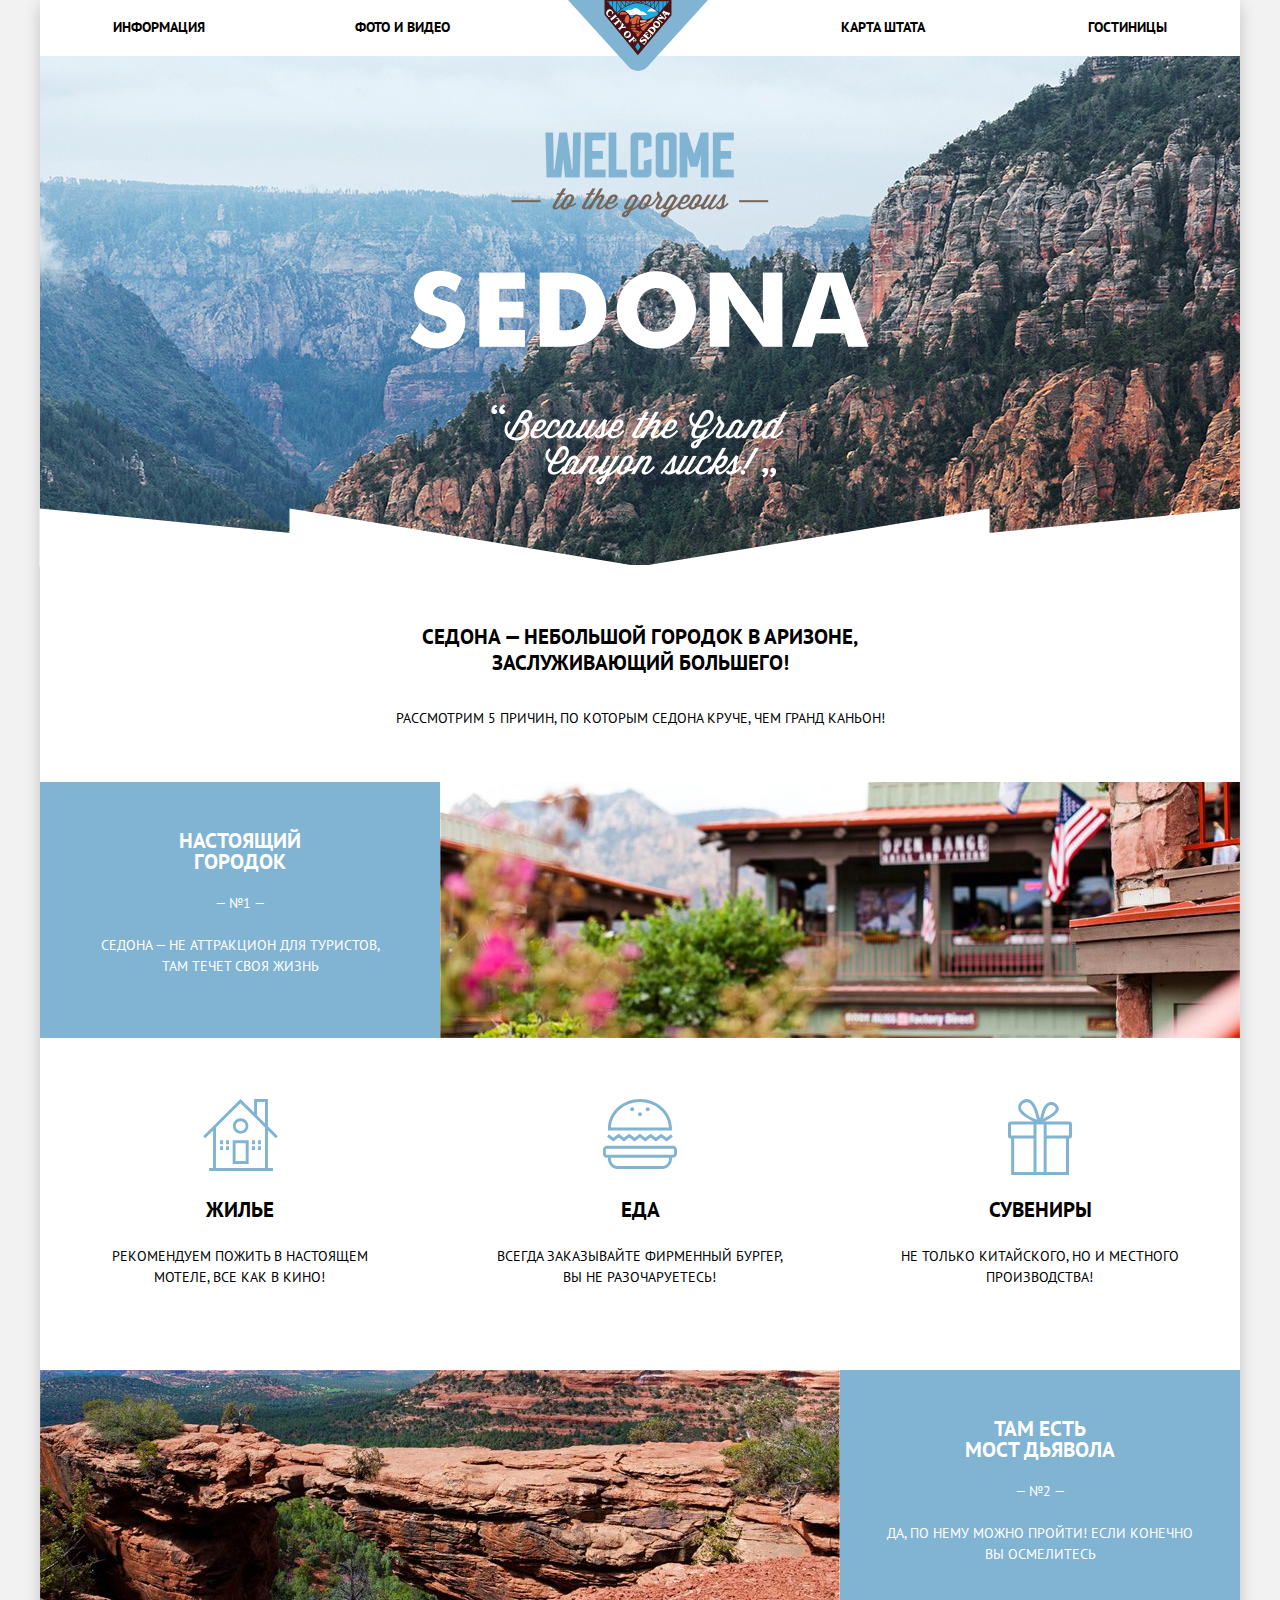
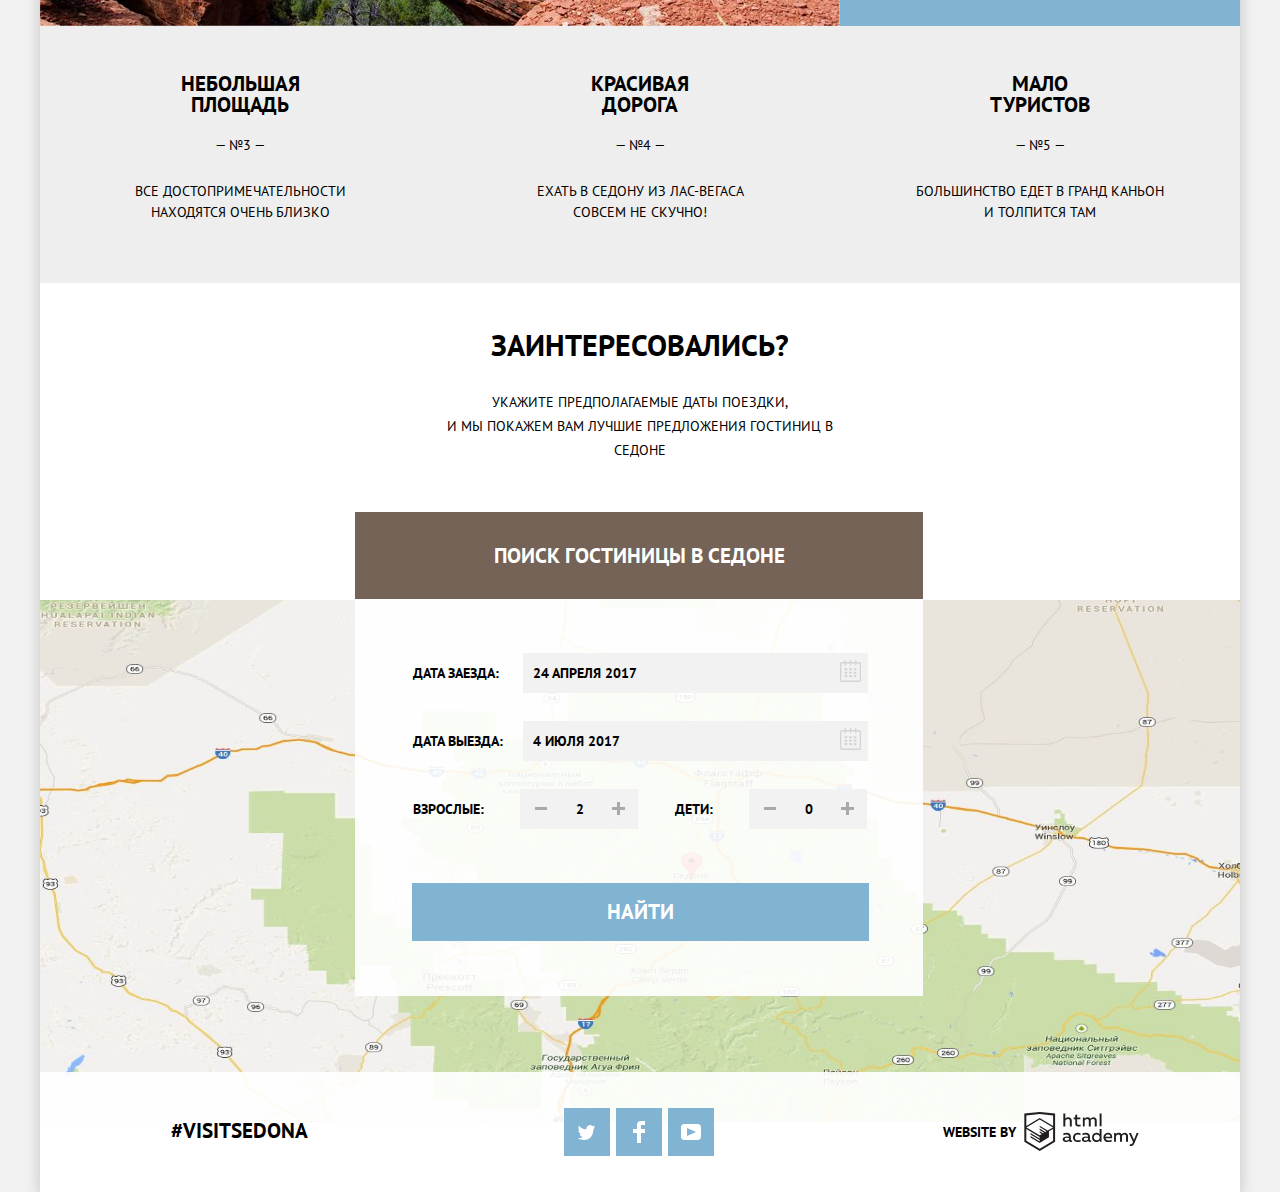
==== commit 4a620991: "Выровнены все блоки" ====
--- a/index.html
+++ b/index.html
@@ -6,7 +6,7 @@
 	<title>HTML Academy: Седона</title>
 	<link href="https://fonts.googleapis.com/css?family=PT+Sans:400,700&amp;subset=cyrillic" rel="stylesheet">
 	<link href="css/normalize.css" rel="stylesheet">
-	<link href="css/style.css" rel="stylesheet">
+	<link href="css/style.min.css" rel="stylesheet">
 </head>
 
 <body>
@@ -138,7 +138,9 @@
 			</div>
 		</main>
 		<footer class="main-footer index-footer">
-			<a href="#" class="sedona-hashtag">#visitsedona</a>
+			<div class="hashtag-wrapper">
+				<a href="#" class="sedona-hashtag">#visitsedona</a>
+			</div>
 			<ul>
 				<li><a class="social-button" href="#"><span class="visually-hidden">Твиттер</span>
 						<svg xmlns="http://www.w3.org/2000/svg" xmlns:xlink="http://www.w3.org/1999/xlink" width="17" height="15" viewBox="0 0 17 15">
@@ -167,6 +169,8 @@
 	</div>
 	<script src="js/app.min.js">
 
+
+
 	</script>
 </body>
 
--- a/css/style.min.css
+++ b/css/style.min.css
@@ -0,0 +1 @@
+.button,body{text-transform:uppercase}.main-header,body{position:relative}.index-main-pic,.index-main-pic::after,.search-filters{background-repeat:no-repeat}body{margin:0;padding:0;font-family:"PT Sans",Arial,sans-serif;font-size:14px;line-height:26px;color:#000;background-color:#f2f2f2}.attractions-name,.container .main-slogan,.reasons-name{font-size:21px;font-weight:700}.attractions-description,.attractions-name,.reasons-description,.reasons-name,.reasons-number{line-height:21px;text-align:center}a{text-decoration:none}.main-navigation{font-weight:700;color:#000;background-color:#fff;list-style:none}.main-navigation a.current-page{cursor:pointer;color:#766357}.main-navigation a{color:#000}.main-navigation a:focus,.main-navigation a:hover{color:#81b3d2}.main-navigation a:active{color:rgba(183,183,183,.3)}.container .main-slogan{text-align:center}div.reasons-info.left,div.reasons-info.right{color:#fff;background-color:#81b3d2}.reasons-container{color:#000;background-color:#eee}.travel-search-form b{font-size:30px;font-weight:700;text-align:center;line-height:36px}.travel-search-form p{line-height:24px;text-align:center}.button{font:inherit;font-size:21px;font-weight:700;text-align:center;color:#fff;vertical-align:middle;background-color:#766357;border:none;cursor:pointer}.travel-search-button:focus,.travel-search-button:hover{background-color:#604e43}.travel-search-button:active{color:rgba(255,255,255,.3);background-color:#503e33}.search-form fieldset{border:none;padding-top:40px;transition:.45s;transition-timing-function:ease-in-out}.search-form-hidden{max-height:87px;overflow:hidden;transition:.4s}.search-form-hidden fieldset{visibility:hidden;opacity:0;transition:.45s;transition-timing-function:ease-in-out}.search-form label{font-weight:700}.search-form input{font:inherit;font-weight:700;color:#000;background-color:#f2f2f2;border:2px solid #f2f2f2}.search-form input:hover{font:inherit;font-weight:700;background-color:#ebebeb;border:2px solid #ebebeb}.search-form input:focus{font:inherit;font-weight:700;background-color:#fff;border:2px solid #e5e5e5}.search-form input::-webkit-input-placeholder{color:#000;text-transform:uppercase}.search-form input::-moz-placeholder{color:#000;text-transform:uppercase}.search-form input:-ms-input-placeholder{color:#000;text-transform:uppercase}.search-submit{text-align:center;background-color:#81b3d2}.search-submit:focus,.search-submit:hover{background-color:#669ec0}.search-submit:active{color:rgba(255,255,255,.3);background-color:#5496bd}.main-footer{color:#000;background-color:#fff}.main-footer a{cursor:pointer;color:#000}.main-footer ul{margin:0;padding:0}.main-footer li{list-style:none;margin-left:2px;margin-right:4px}.search-filters{color:#fff;line-height:21px;background-color:#81b3d2;background-image:url(../img/hotels/filters-background.jpg);background-size:cover;background-position-y:center}.search-filters fieldset{border:none}.search-filters legend{font-size:16px;font-weight:700}.search-filters ul{font-size:14px;list-style:none}.filter-button{display:block;width:135px;margin-left:100px;padding:6px 35px;font-size:14px;line-height:21px;font-weight:400;text-align:center;border:2px solid #fff;border-radius:2px;background-color:transparent;cursor:pointer}.filter-button:focus,.filter-button:hover{color:#000;background-color:#fff}.search-results-number{font-size:21px;font-weight:700}.search-results p{font-size:12px;line-height:18px;margin:0}.search-results ul{margin:0;padding:0;list-style:none}.sorting-parameters a{cursor:pointer;font-size:12px;line-height:18px;color:rgba(0,0,0,.3);border-bottom-color:#81b3d2;border-bottom-style:dotted;border-bottom-width:1px}.sorting-parameters a:focus,.sorting-parameters a:hover{color:#81b3d2;border-bottom-color:#81b3d2;border-bottom-style:dotted}.sorting-parameters a:active{color:#000;border-bottom-style:none}.hotel-name{color:#000;font-size:21px;line-height:26px;font-weight:700}.hotel-name:focus,.hotel-name:hover{color:#81b3d2}.hotel-name:active{color:rgba(0,0,0,.3)}.found-hotel-information b{display:inline-block;vertical-align:middle;width:230px;line-height:21px;font-weight:400}.details-button,.reserve-button{display:inline-block;font-weight:700;padding:3px 17px;vertical-align:middle;font-size:14px;line-height:21px;cursor:pointer}.details-button{color:#fff;background-color:#81b3d2}.details-button:focus,.details-button:hover{background-color:#669ec0}.details-button:active{color:rgba(255,255,255,.3);background-color:#5496bd}.main-navigation,.main-slogan-wrapper{display:-webkit-box;display:-ms-flexbox}.reserve-button:focus,.reserve-button:hover{background-color:#604e43}.reserve-button:active{color:rgba(255,255,255,.3);background-color:#503e33}.found-hotel-ratings p{font-size:14px;line-height:21px;text-align:center;color:#666}.main-header{width:1200px;margin:0 auto}.main-navigation{width:100%;margin:0;padding:0;display:flex;-webkit-box-pack:justify;-ms-flex-pack:justify;justify-content:space-between;-ms-flex-wrap:wrap;flex-wrap:wrap}.main-navigation li{width:99px}.main-navigation a{cursor:pointer;display:block;margin-top:14px;margin-bottom:16px}.main-navigation li:first-of-type,.main-navigation li:nth-of-type(2){text-align:left;margin-left:73px;margin-right:70px}.main-navigation li:last-of-type,.main-navigation li:nth-of-type(3){text-align:right;margin-right:73px;margin-left:70px}.main-navigation li:nth-child(3){margin-left:auto}.main-header-logo{position:absolute;z-index:2;left:44%}.container{width:1200px;margin:0 auto;padding:0;background-color:#fff;box-shadow:0 5px 15px 0 rgba(0,1,1,.2)}.index-main-pic,.index-main-title,.main-slogan,.main-slogan-wrapper>p{margin:0;padding:0}.index-main-pic{width:1200px;height:509px;background-image:url(../img/ind/index-main-group.jpg);background-position-y:-82px;background-color:#a9a9a9;position:relative}.index-main-pic::after{content:"";width:100%;height:59px;margin:0;padding:0;background-image:url(../img/ind/polygon.png);position:absolute;bottom:-2px;left:-1px;border-right:1px solid #fff}.index-main-title{position:absolute;top:76px;left:370px}.form-wrapper,.map-wrapper,.map-wrapper img{position:relative}.main-slogan-wrapper{display:flex;-webkit-box-orient:vertical;-webkit-box-direction:normal;-ms-flex-direction:column;flex-direction:column;-webkit-box-align:center;-ms-flex-align:center;align-items:center;position:relative;top:-10px}.reasons-wrapper,div.reasons-info.left{display:-webkit-box;display:-ms-flexbox}.main-slogan{width:440px;margin-top:69px;margin-bottom:29px}.main-slogan-wrapper>p{padding-bottom:51px;padding-left:100px;padding-right:100px}.reasons-attractions{margin:0;padding:0}.reasons-wrapper{width:400px;display:flex;-webkit-box-orient:vertical;-webkit-box-direction:normal;-ms-flex-direction:column;flex-direction:column;-webkit-box-pack:justify;-ms-flex-pack:justify;justify-content:space-between;margin-top:47px;margin-bottom:60px}.reasons-description,.reasons-name,.reasons-number{display:inline-block;vertical-align:middle;margin:0;padding:0}.reasons-name{margin:auto;width:151px}.reasons-number{margin-top:20px;margin-bottom:20px}.reasons-description{width:306px;margin:auto}div.reasons-info.left{display:flex}.attractions,div.reasons-info.right{display:-webkit-box;display:-ms-flexbox}div.reasons-info.left img{margin-left:auto;height:auto}.attractions{display:flex;-ms-flex-pack:distribute;justify-content:space-around;padding-top:61px;padding-bottom:68px;background-color:#fff}.attractions-name{padding:0;margin:0 0 12px}.attractions-info{padding-top:100px}.attractions-description{display:inline-block;vertical-align:middle;width:287px;padding-left:54px}.attractions-info.center,.attractions-info.left,.attractions-info.right{width:33%;background-position:top center;background-repeat:no-repeat}.attractions-info.left{background-image:url(../img/icon-1.svg)}.attractions-info.center{background-image:url(../img/icon-3.svg)}.attractions-info.right{background-image:url(../img/icon-2.svg)}div.reasons-info.right{display:flex;-webkit-box-orient:horizontal;-webkit-box-direction:reverse;-ms-flex-direction:row-reverse;flex-direction:row-reverse}div.reasons-info.right img{margin-right:auto;height:auto}.reasons-container{display:-webkit-box;display:-ms-flexbox;display:flex;-ms-flex-pack:distribute;justify-content:space-around}.reasons-container .reasons-description{display:inline-block;width:260px;padding-top:5px}.form-wrapper,.search-parameter{display:-webkit-box;display:-ms-flexbox}.reasons-info:last-child .reasons-description{width:259px}.form-wrapper{background-color:#fff;padding-top:44px;padding-bottom:138px;margin:0;display:flex;-webkit-box-orient:vertical;-webkit-box-direction:normal;-ms-flex-direction:column;flex-direction:column;-ms-flex-wrap:wrap;flex-wrap:wrap;-webkit-box-align:center;-ms-flex-align:center;align-items:center;z-index:1}.form-wrapper p{width:438px;margin:0;padding:27px 0 0}.form-wrapper p>span{padding:0 69px}.map-wrapper{height:462px;margin:0;padding:0}.main-form{width:568px;margin:0 315px;background-color:rgba(255,255,255,.9);position:absolute;z-index:1;top:-88px}.travel-search-button{display:inline-block;width:100%;padding-top:31px;padding-bottom:30px;vertical-align:middle;cursor:pointer}.search-parameter{display:flex;-webkit-box-pack:justify;-ms-flex-pack:justify;justify-content:space-between;-webkit-box-align:center;-ms-flex-align:center;align-items:center;margin-left:45px;margin-right:43px;margin-bottom:28px;position:relative}.main-footer,.parameter-wrap{display:-webkit-box;display:-ms-flexbox}.search-parameter input{-webkit-box-sizing:border-box;box-sizing:border-box;padding:6px 6px 6px 8px}.search-date input{width:345px;padding-right:28px;margin-left:15px}.calendar{position:absolute;right:6px;top:6px;bottom:auto;left:auto;margin:0;padding:0;background:0 0;border:1px solid transparent}.calendar path{fill:#d4d4d4}.calendar:focus path,.calendar:hover path{fill:#000}.calendar:active path{fill:#81b3d2}.parameter-wrap{display:flex;margin:0;-webkit-box-sizing:border-box;box-sizing:border-box}.parameter-wrap .quantity{-webkit-box-sizing:border-box;box-sizing:border-box;width:40px;text-align:center}.add,.reduce{width:39px;position:relative;cursor:pointer;font-size:0;background-color:#f2f2f2;border:0;padding-left:0}.add::after,.add::before,.reduce::before{position:absolute;content:"";top:18px;right:auto;height:3px;background-color:#a9a9a9;bottom:auto}.reduce::before{left:15px;width:12px}.add::after,.add::before{left:13px;width:13px}.add::before{-webkit-transform:rotate(90deg);-ms-transform:rotate(90deg);transform:rotate(90deg)}.add:focus::after,.add:focus::before,.add:hover::after,.add:hover::before,.reduce:focus::before,.reduce:hover::before{background-color:#000}.add:active::after,.add:active::before,.reduce:active::before{background-color:#81b3d2}.search-submit{display:inline-block;vertical-align:middle;width:457px;margin-top:26px;margin-left:44px;margin-bottom:46px;padding-top:16px;padding-bottom:16px}.main-footer{width:1200px;height:120px;margin:0 auto;padding:0;display:flex;-webkit-box-pack:justify;-ms-flex-pack:justify;justify-content:space-between;-webkit-box-align:center;-ms-flex-align:center;align-items:center}.index-footer{background-color:rgba(255,255,255,.9);position:relative;left:0;right:0}.footer-copyright{display:-webkit-box;display:-ms-flexbox;display:flex;width:33.33%;justify-content:center;margin-top:20px}.footer-copyright b{display:inline-block;vertical-align:middle;margin:7px 5px}.main-footer ul,.social-button{display:-webkit-box;display:-ms-flexbox}.social-button{display:flex;-webkit-box-align:center;-ms-flex-align:center;align-items:center;-webkit-box-pack:center;-ms-flex-pack:center;justify-content:center;width:46px;height:48px;background-color:#81b3d2;cursor:pointer}.social-button:focus,.social-button:hover{background-color:#669ec0}.social-button:active{background-color:#5496bd}.social-button:active path{fill:rgba(255,255,255,.3)}.redirection-htmlacademy:focus path,.redirection-htmlacademy:hover path{fill:#81b3d2}.redirection-htmlacademy:active path{fill:#bdbbbc}.main-footer ul{display:flex;justify-content:center;width:33.33%}.filter ul{margin:0;padding:0}.filter{display:-webkit-box;display:-ms-flexbox;display:flex;padding-top:27px;padding-left:60px;padding-right:73px}.filter div:first-child{width:241px}.filter div:nth-child(2){margin-left:14px}.filter legend{margin-bottom:20px}.filter-parameter{margin-bottom:25px;padding-left:40px}.filter-parameter label{position:relative;cursor:pointer;-webkit-user-select:none;-moz-user-select:none;-ms-user-select:none;user-select:none}.filter-input+label::before,.filter-input:checked+label::before{position:absolute;height:23px;border:none;background-repeat:no-repeat;top:-2px;left:-40px;content:""}.filter-input+label::before{width:23px;background-image:url(../img/checkbox-off.svg)}.filter-input:checked+label::before{width:27px;background-image:url(../img/checkbox-on.svg)}.filter legend.filter-range-title{margin-bottom:5px;margin-left:15px}.filter div.price-controls{position:relative;height:36px;width:317px;-webkit-box-sizing:border-box;box-sizing:border-box;margin-bottom:20px;font-size:0;border:2px solid #fff;border-radius:2px}.price-controls::after{content:"";position:absolute;top:50%;left:50%;width:2px;height:22px;background:#fff;-webkit-transform:translate(-50%,-50%);-ms-transform:translate(-50%,-50%);transform:translate(-50%,-50%)}.price-controls label{display:inline-block;vertical-align:middle;font-size:14px;line-height:28px;cursor:pointer}.search-container,.search-items{display:-webkit-box;display:-ms-flexbox}.price-controls .min-price{padding-left:65px}.price-controls .max-price{padding-left:75px}.price-controls input{width:50px;margin:0;color:inherit;font:inherit;background:0 0;border:none}.range-controls{position:relative;margin-bottom:32px}.range-controls .scale{height:2px;background:rgba(255,255,255,.3)}.scale{margin-left:15px;padding-right:75px}.filter .range-wrapper{margin-left:309px}.filter div.bar{width:110%;height:2px;background:#fff}.filter div.range-toggle{position:absolute;top:-9px;width:4px;height:4px;background:#ababab;border:8px solid #fff;border-radius:50%;-webkit-box-shadow:0 2px 1px 0 rgba(0,1,1,.2);box-shadow:0 2px 1px 0 rgba(0,1,1,.2);cursor:pointer}.range-toggle:hover{background:#1c4f80}.range-toggle-min{left:0}.range-toggle-max{left:268px}.search-container{width:1056px;margin:0 auto;padding:0;display:flex;-webkit-box-align:baseline;-ms-flex-align:baseline;align-items:baseline;-webkit-box-pack:justify;-ms-flex-pack:justify;justify-content:space-between}.search-container h2,.search-container p,.search-container ul{margin:0;padding:0}.search-items{width:528px;padding-top:27px;padding-bottom:28px;display:flex;-webkit-box-align:baseline;-ms-flex-align:baseline;align-items:baseline;-webkit-box-pack:justify;-ms-flex-pack:justify;justify-content:space-between}.inner-item-hotel,ul.sorting-parameters{display:-webkit-box;display:-ms-flexbox}.search-items ul{margin:0;padding:0}ul.sorting-parameters{display:flex;-ms-flex-wrap:wrap;flex-wrap:wrap;-webkit-box-pack:justify;-ms-flex-pack:justify;justify-content:space-between;width:231px;margin-right:15px}.found-hotel{margin:0;padding:0;-webkit-box-sizing:border-box;box-sizing:border-box;border-bottom:1px solid #e5e5e5}.found-hotel:first-child{border-top:1px solid #e5e5e5}.inner-item-hotel{width:1056px;margin:0 auto;display:flex;-webkit-box-align:center;-ms-flex-align:center;align-items:inherit;-webkit-box-pack:justify;-ms-flex-pack:justify;justify-content:flex-start;-webkit-box-sizing:border-box;box-sizing:border-box;position:relative;padding:30px 0}p.four-stars,p.three-stars,p.two-stars{content:"";background-image:url(../img/star.svg);background-size:21px;height:19px;position:absolute;top:28px;font-size:0}.hotel-wrapper{width:528px;min-height:90px;display:-webkit-box;display:-ms-flexbox;display:flex}.hotel-button-wrapper{display:flex;width:258px;justify-content:space-between}.found-hotel-information{width:258px;margin-left:30px;display:flex;flex-direction:column;justify-content:space-between}.found-hotel-information h3{padding:0;margin-top:-3px;margin-bottom:-10px}.found-hotel-information span{display:inline-block;width:50%;vertical-align:middle}.found-hotel-ratings{display:flex;flex-direction:column;margin-left:auto}.found-hotel-ratings p:nth-child(2){display:inline-block;vertical-align:middle;padding:3px 13px;background-color:#f2f2f2;margin:auto 0 0}p.four-stars{background-repeat:round;width:90px;right:-3px;bottom:auto;left:auto}p.three-stars{background-repeat:round;width:65px;right:0}p.two-stars{width:42px;right:0}.sorting-order{display:-webkit-box;display:-ms-flexbox;display:flex;-ms-flex-pack:distribute;justify-content:space-around;position:relative;height:10px;width:40px}.sorting-order a{font-size:0}.sorting-order a.order-descending{cursor:pointer;position:absolute;bottom:0;left:0;border:8px solid transparent;border-bottom-color:#cacaca}.sorting-order a.order-ascending{cursor:pointer;position:absolute;top:0;right:0;border:8px solid transparent;border-top-color:#cacaca}.sorting-order a.order-descending:focus,.sorting-order a.order-descending:hover{border:8px solid transparent;border-bottom-color:#231f20}.sorting-order a.order-ascending:focus,.sorting-order a.order-ascending:hover{border:8px solid transparent;border-top-color:#231f20}.sorting-order a.order-descending:active{border:8px solid transparent;border-bottom-color:#81b3d2}.sorting-order a.order-ascending:active{border:8px solid transparent;border-top-color:#81b3d2}img{max-width:100%}.found-hotel-image a,.found-hotel-image img{display:block}.visually-hidden:not(:focus):not(:active),input[type=checkbox].visually-hidden,input[type=radio].visually-hidden{position:absolute;width:1px;height:1px;margin:-1px;border:0;padding:0;white-space:nowrap;-webkit-clip-path:inset(100%);clip-path:inset(100%);clip:rect(0 0 0 0);overflow:hidden}.hashtag-wrapper{width:33.33%;text-align:center}.sedona-hashtag{font-weight:700;font-size:21px;text-align:center}